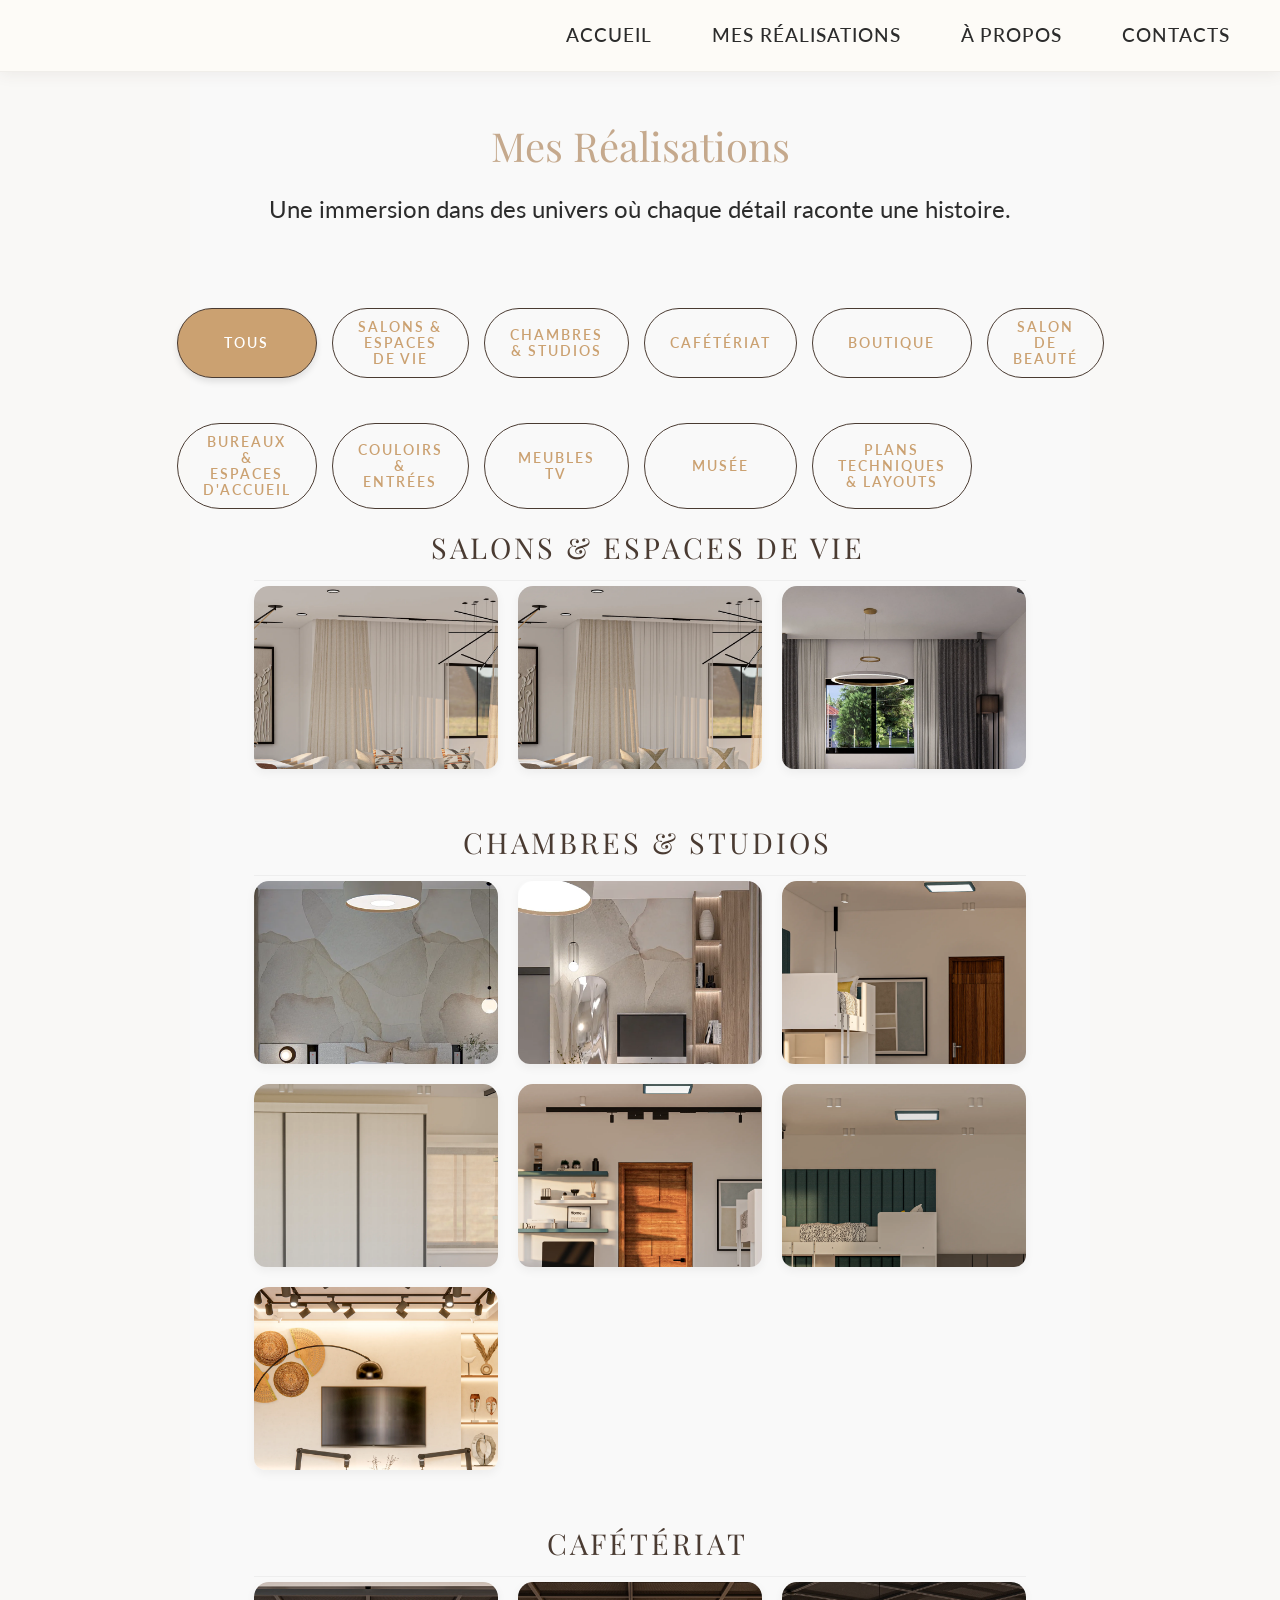
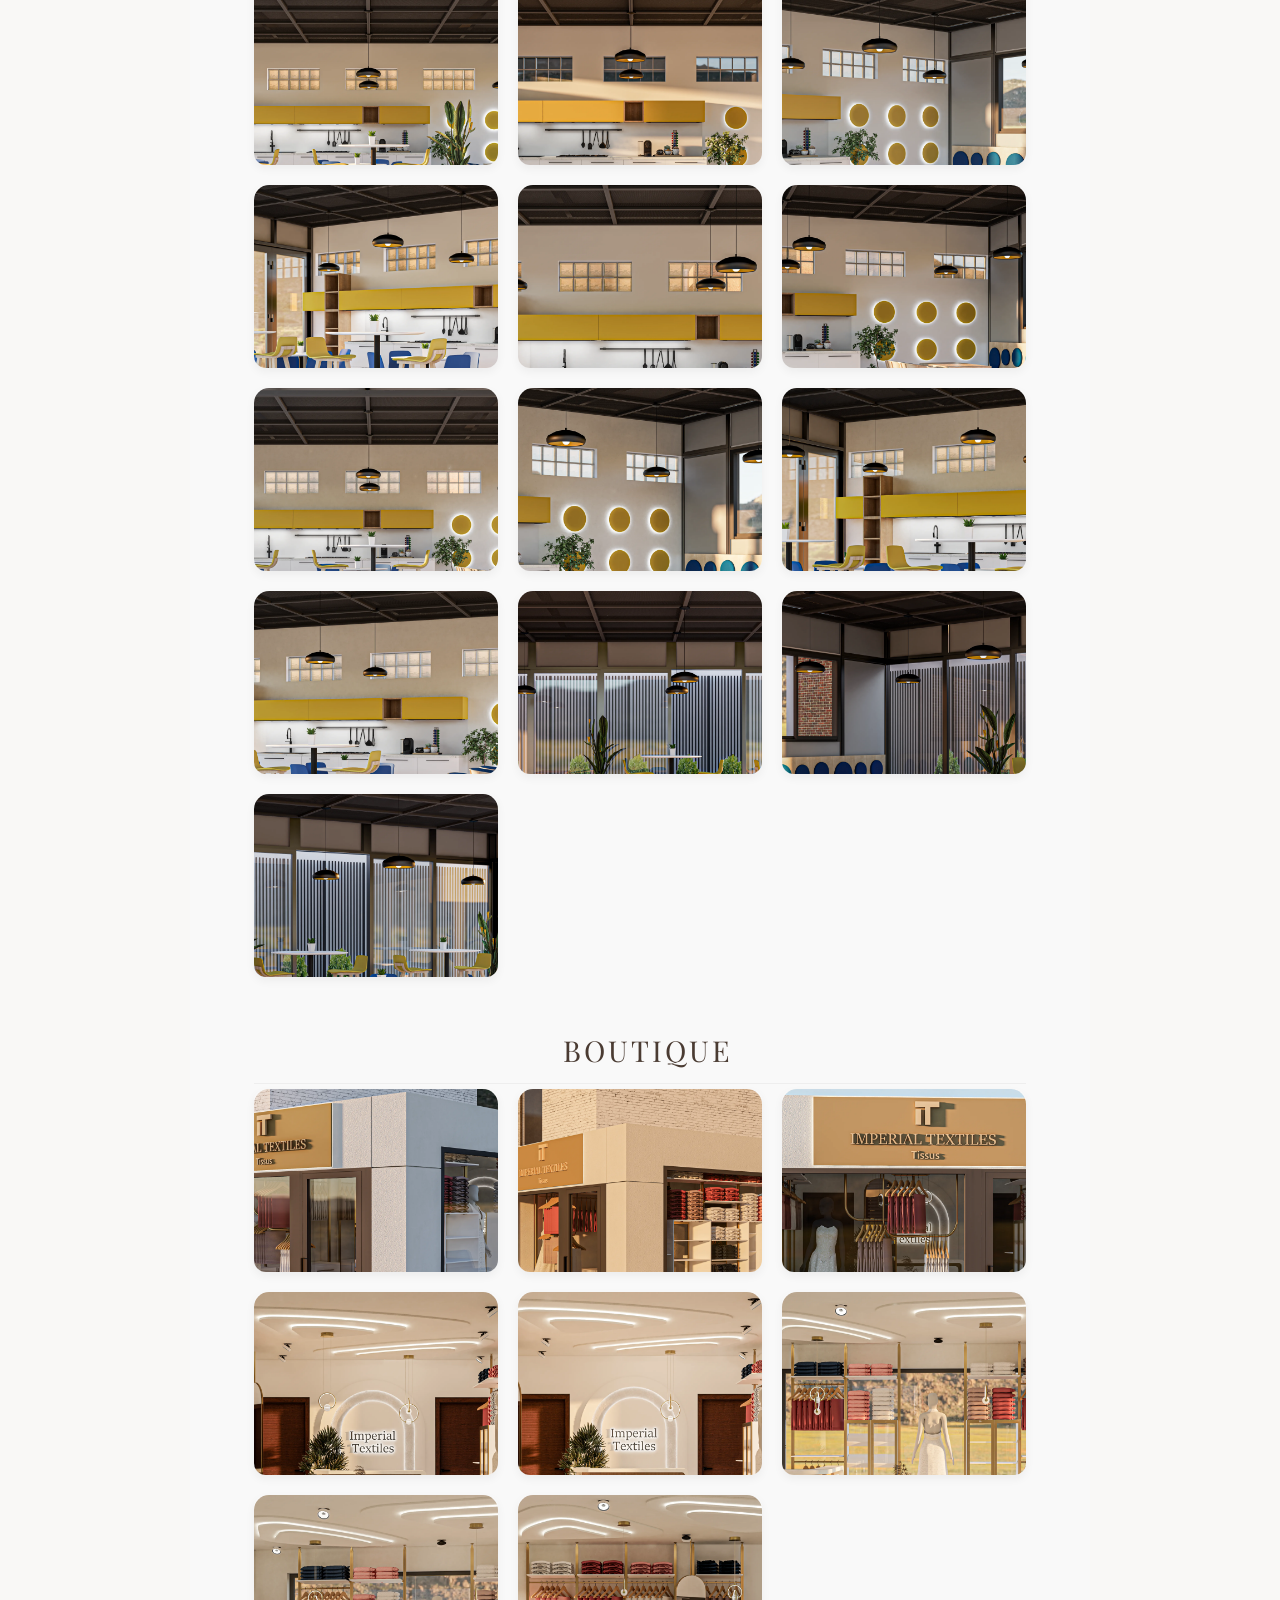
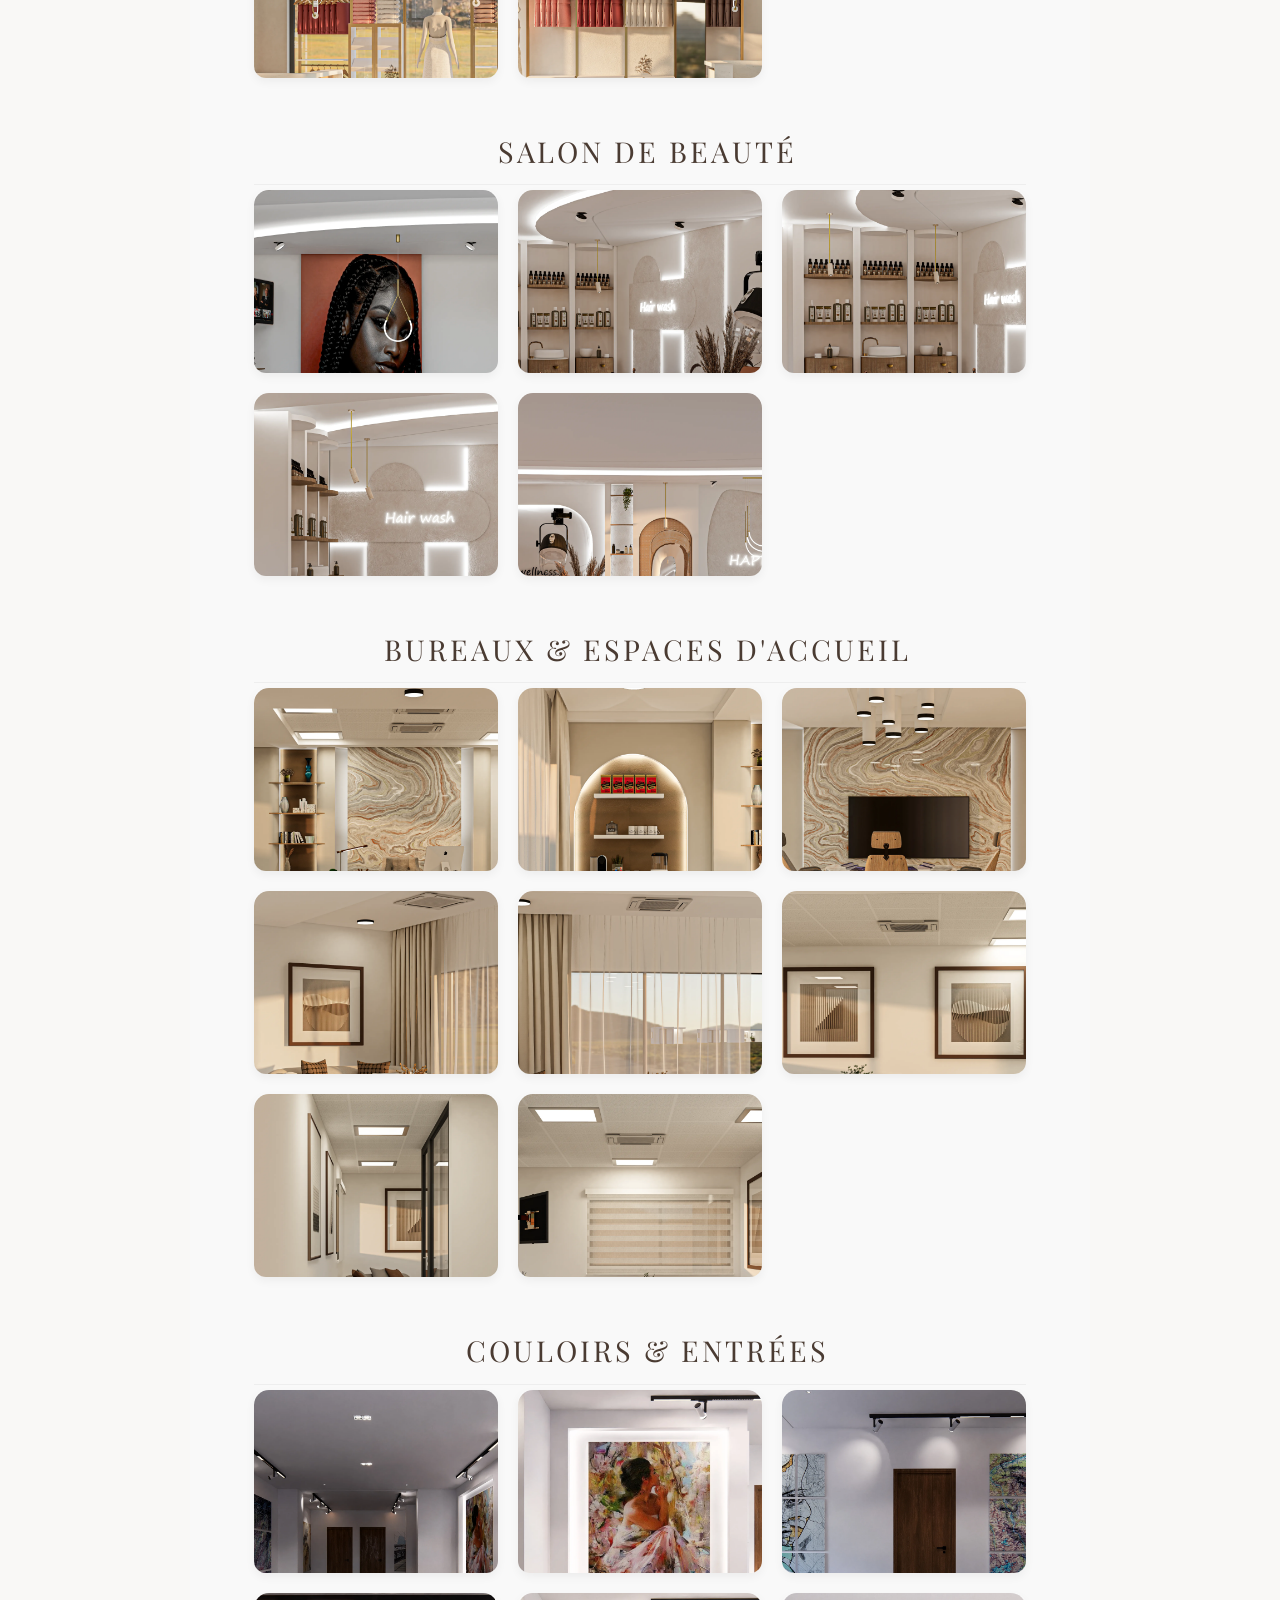
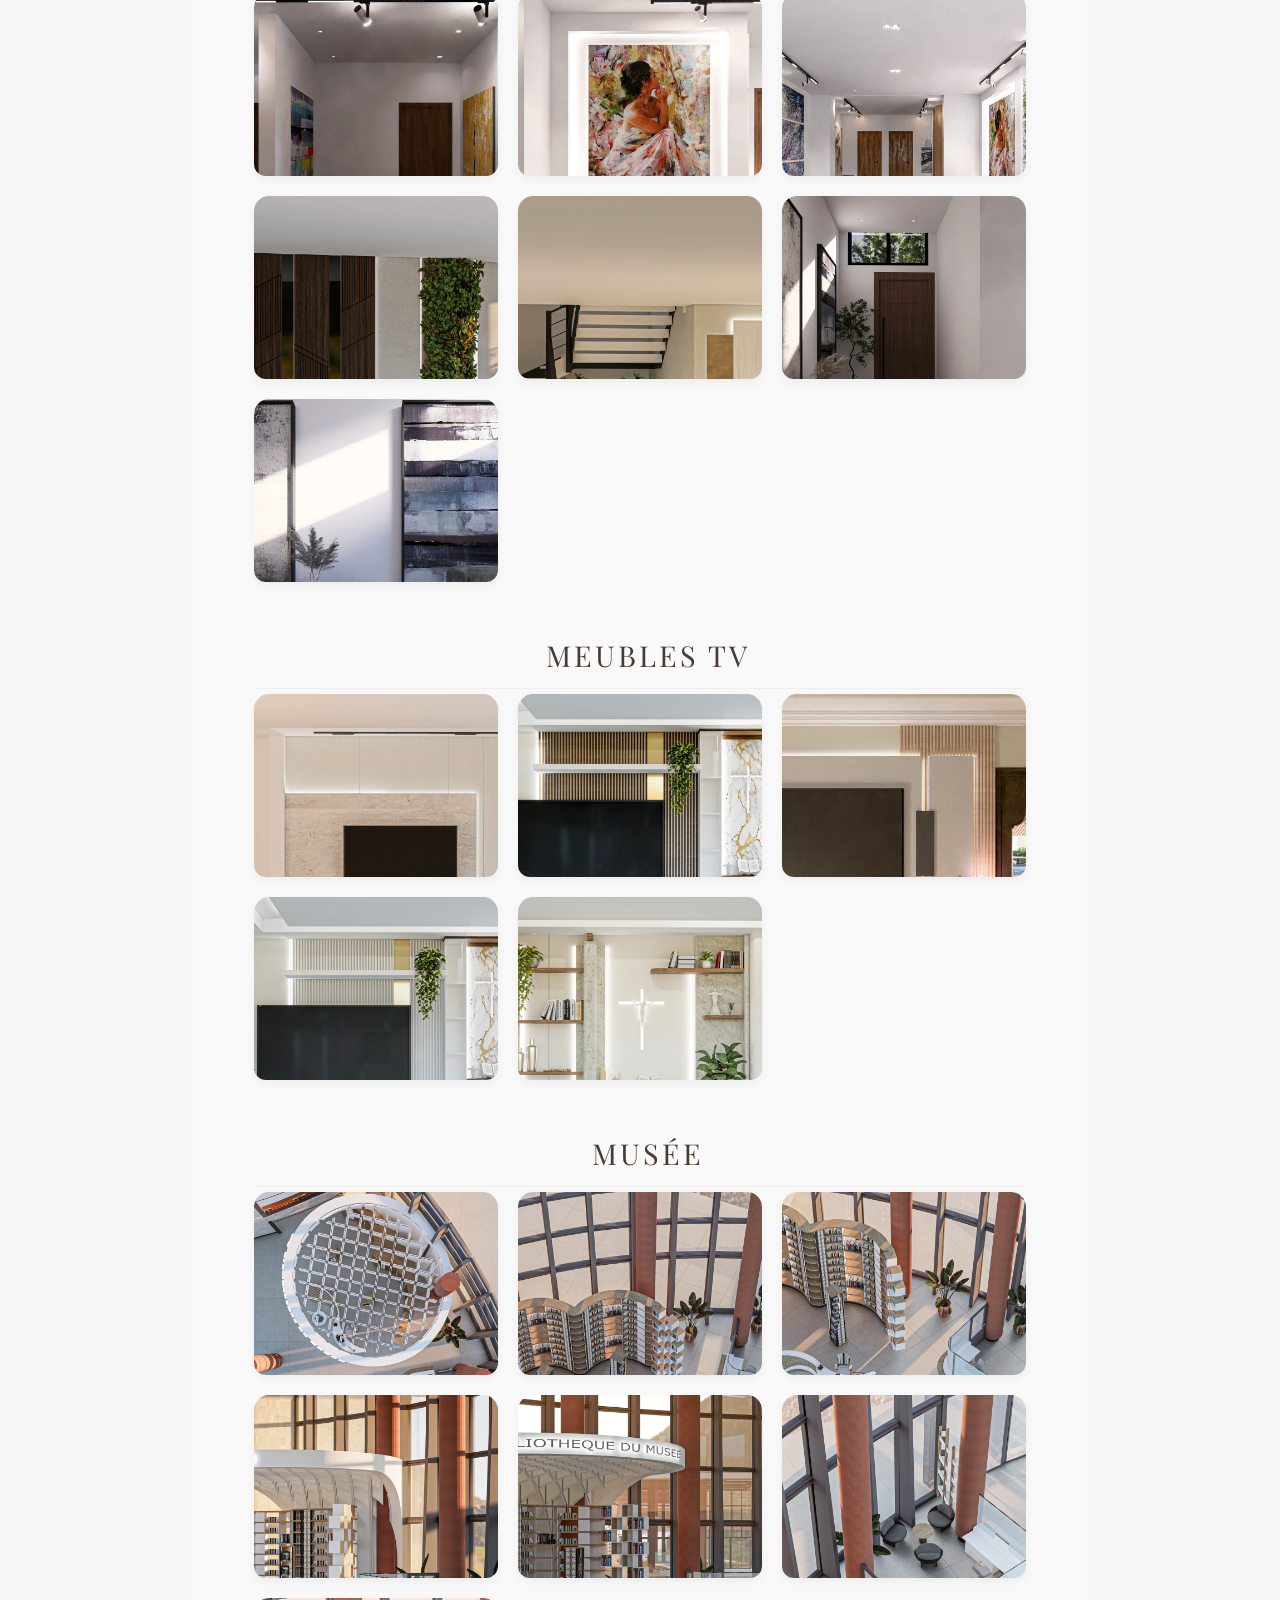
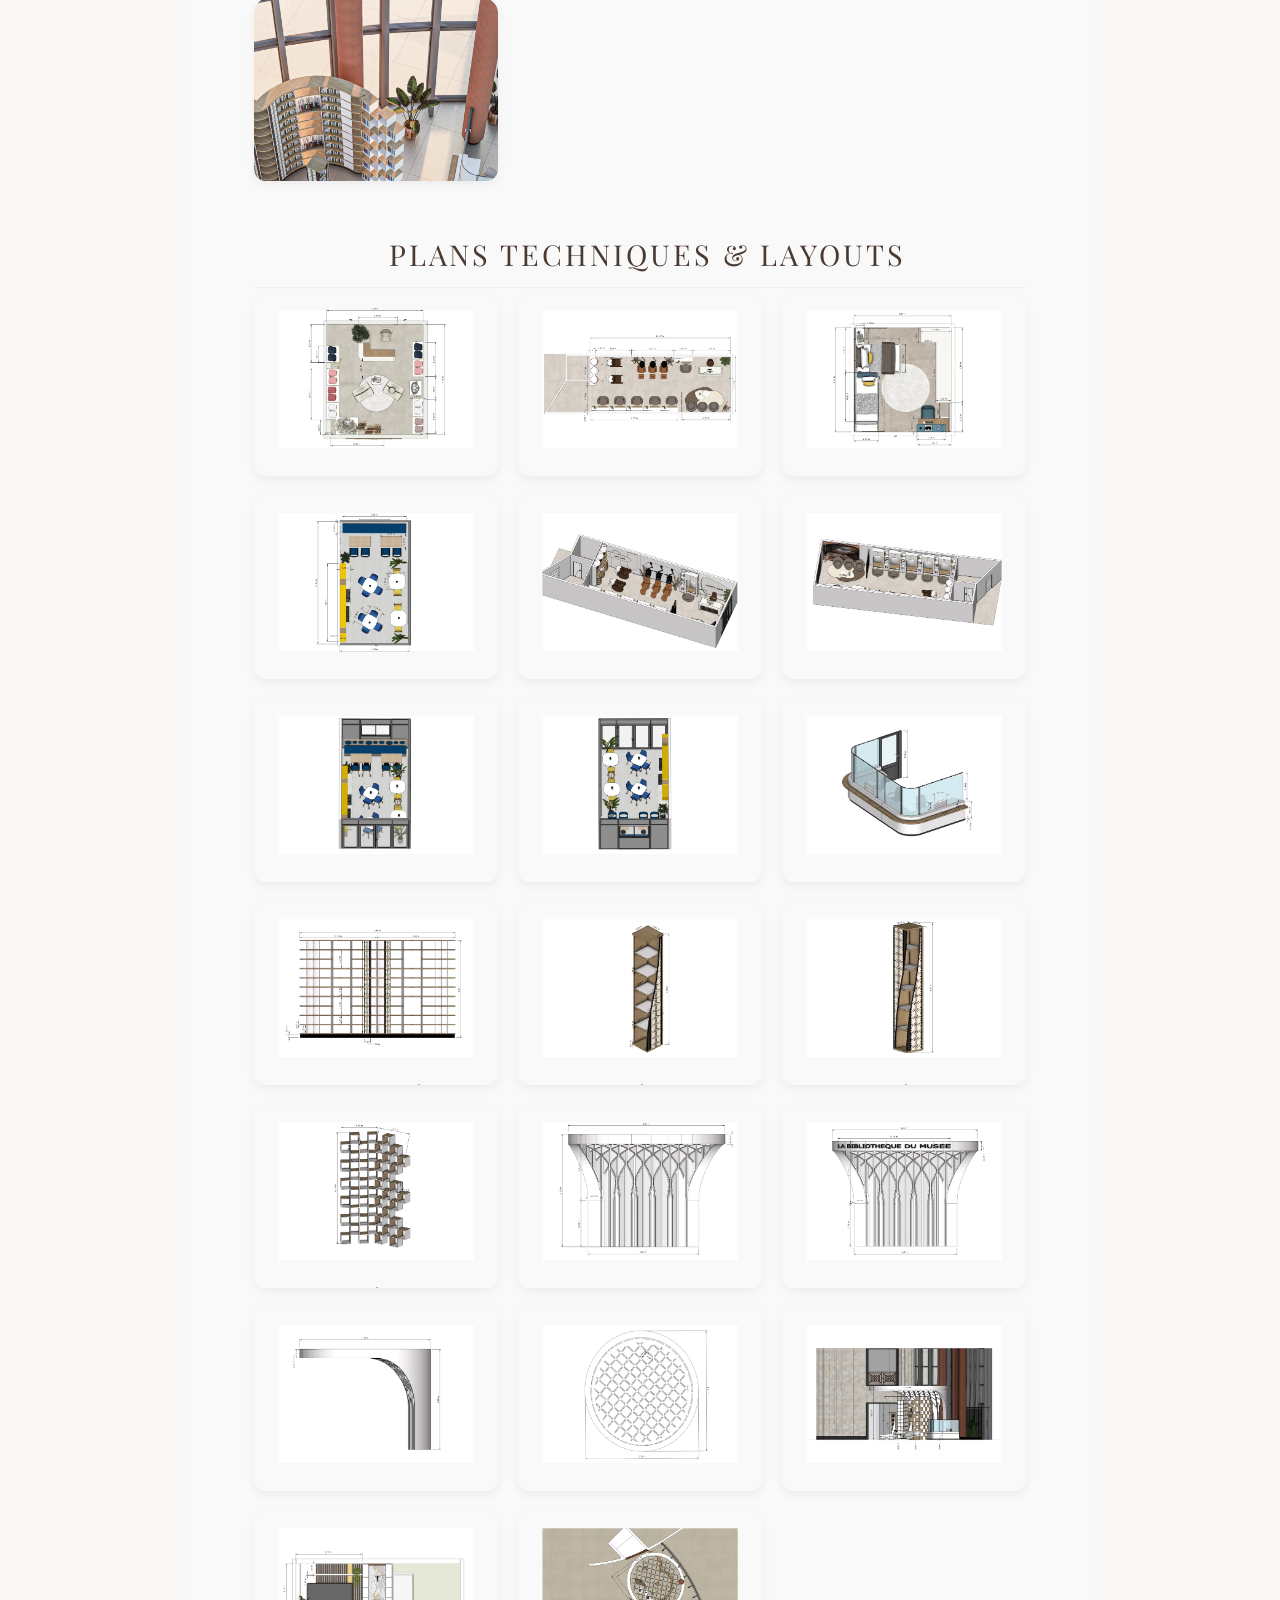
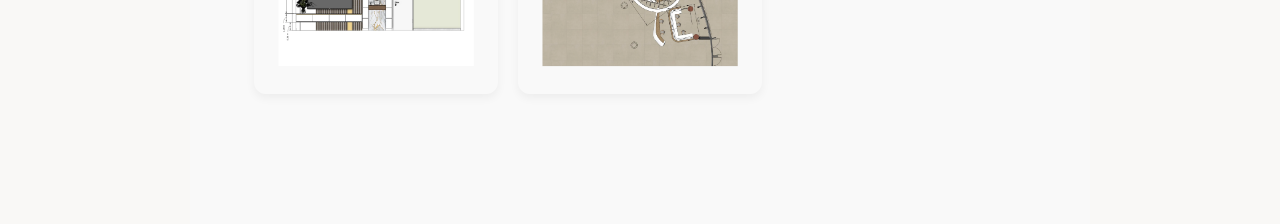
==== mes-realisations.html @ e8a7b18e "first commit" ====
<!DOCTYPE html>
<html lang="en">
<head>
    <meta charset="UTF-8">
    <meta name="viewport" content="width=device-width, initial-scale=1.0">
    <title>Portfolio & Réalisations</title>
    <link rel="stylesheet" href="style.css">
</head>
<body>
    <!--navbar-->
<header class="navbar">
    <nav>
        <ul class="nav-links">
            <li><a href="index.html">Accueil</a></li>
            <li><a href="mes-realisations.html" class="active">Mes Réalisations</a></li>
            <li><a href="index.html#a-propos">À Propos</a></li>
            <li><a href="index.html#contacts">Contacts</a></li>
        </ul>
        
        <div class="burger-menu">
            <div class="ligne"></div>
            <div class="ligne"></div>
            <div class="ligne"></div>
        </div>
    </nav>
</header>

<section id="galerie-photos" class="portfolio-container">
    <div class="portfolio-header">
        <h1>Mes Réalisations</h1>
        <p>Une immersion dans des univers où chaque détail raconte une histoire.</p>
    </div>

    <div class="filtres">
        <button class="btn-filtre active" data-filter="Tous">Tous</button>
        <button class="btn-filtre" data-filter="salonsespacesdevie">Salons & Espaces de vie</button>
        <button class="btn-filtre" data-filter="chambresstudios">Chambres & Studios</button>
        <button class="btn-filtre" data-filter="cafétériat">Cafétériat</button>
        <button class="btn-filtre" data-filter="boutique">Boutique</button>
        <button class="btn-filtre" data-filter="salondebeaute">Salon de beauté</button>
        <button class="btn-filtre" data-filter="bureauxespacesd'Accueil">Bureaux & Espaces d'Accueil</button>
        <button class="btn-filtre" data-filter="couloirsentrées">Couloirs & Entrées</button>
        <button class="btn-filtre" data-filter="meublesTV">Meubles TV</button>
        <button class="btn-filtre" data-filter="musée">Musée</button>
        <button class="btn-filtre" data-filter="planstechniqueslayouts">Plans Techniques & Layouts</button>
    </div>

    <div class="categorie-section" data-category="salonsespacesdevie">
        <h2 class="titre-categorie">Salons & Espaces de vie</h2>
        <div class="grille-galerie">
            <div class="item-photo"><img src="images/Salon/103.webp" alt="Salon Design 103"></div>
            <div class="item-photo"><img src="images/Salon/104.webp" alt="Salon Design 104"></div>
            <div class="item-photo"><img src="images/Salle a manger_/7.webp" alt="Salle à manger"></div>
        </div>
    </div>

    <div class="categorie-section" data-category="chambresstudios">
        <h2 class="titre-categorie">Chambres & Studios</h2>
        <div class="grille-galerie">
            <div class="item-photo"><img src="images/Chambre à coucher/1.1.webp" alt="Chambre 1.1"></div>
            <div class="item-photo"><img src="images/Chambre à coucher/2.2.webp" alt="Chambre 2.2"></div>
            <div class="item-photo"><img src="images/Chambre à coucher/4.webp" alt="Chambre 4"></div>
            <div class="item-photo"><img src="images/Chambre à coucher/6.webp" alt="Chambre 6"></div>
            <div class="item-photo"><img src="images/Chambre à coucher/7.webp" alt="Chambre 7"></div>
            <div class="item-photo"><img src="images/Chambre à coucher/11.webp" alt="Chambre 11"></div>
            <div class="item-photo"><img src="images/studio/119.webp" alt="Studio 119"></div>
        </div>
    </div>

    <div class="categorie-section" data-category="cafétériat">
        <h2 class="titre-categorie">Cafétériat</h2>
        <div class="grille-galerie">
            <div class="item-photo"><img src="images/cafeteriat/3.webp" alt="Boutique 3"></div>
            <div class="item-photo"><img src="images/cafeteriat/4.webp" alt="Boutique 4"></div>
            <div class="item-photo"><img src="images/cafeteriat/10.webp" alt="Boutique 10"></div>
            <div class="item-photo"><img src="images/cafeteriat/11.webp" alt="Boutique 11"></div>
            <div class="item-photo"><img src="images/cafeteriat/12.webp" alt="Boutique 12"></div>
            <div class="item-photo"><img src="images/cafeteriat/13.webp" alt="Boutique 13"></div>
            <div class="item-photo"><img src="images/cafeteriat/20.webp" alt="Boutique 20"></div>
            <div class="item-photo"><img src="images/cafeteriat/21.webp" alt="Boutique 21"></div>
            <div class="item-photo"><img src="images/cafeteriat/22.webp" alt="Boutique 22"></div>
            <div class="item-photo"><img src="images/cafeteriat/23.webp" alt="Boutique 23"></div>
            <div class="item-photo"><img src="images/cafeteriat/24.webp" alt="Boutique 24"></div>
            <div class="item-photo"><img src="images/cafeteriat/25.webp" alt="Boutique 25"></div>
            <div class="item-photo"><img src="images/cafeteriat/26.webp" alt="Boutique 26"></div>
            </div>
    </div>


<div class="categorie-section" data-category="boutique">
        <h2 class="titre-categorie">Boutique</h2>
        <div class="grille-galerie">
    <div class="item-photo"><img src="images/cafeteriat/boutique/14.webp" alt="Boutique 14"></div>
            <div class="item-photo"><img src="images/cafeteriat/boutique/15.webp" alt="Boutique 15"></div>
            <div class="item-photo"><img src="images/cafeteriat/boutique/16.webp" alt="Boutique 16"></div>
            <div class="item-photo"><img src="images/cafeteriat/boutique/30.webp" alt="Boutique 30"></div>
            <div class="item-photo"><img src="images/cafeteriat/boutique/31.webp" alt="Boutique 31"></div>
            <div class="item-photo"><img src="images/cafeteriat/boutique/32.webp" alt="Boutique 32"></div>
            <div class="item-photo"><img src="images/cafeteriat/boutique/33.webp" alt="Boutique 33"></div>
            <div class="item-photo"><img src="images/cafeteriat/boutique/34.webp" alt="Boutique 34"></div>
             </div>
    </div>


    <div class="categorie-section" data-category="salondebeaute">
        <h2 class="titre-categorie">Salon de beauté</h2>
        <div class="grille-galerie">
            <div class="item-photo"><img src="images/cafeteriat/beauty_salon/35.webp" alt="Salon Beauté 35"></div>
            <div class="item-photo"><img src="images/cafeteriat/beauty_salon/36.webp" alt="Salon Beauté 36"></div>
            <div class="item-photo"><img src="images/cafeteriat/beauty_salon/37.webp" alt="Salon Beauté 37"></div>
            <div class="item-photo"><img src="images/cafeteriat/beauty_salon/38.webp" alt="Salon Beauté 38"></div>
            <div class="item-photo"><img src="images/cafeteriat/beauty_salon/39.webp" alt="Salon Beauté 39"></div>
        </div>

    </div>

    <div class="categorie-section" data-category="bureauxespacesd'Accueil">
        <h2 class="titre-categorie">Bureaux & Espaces d'Accueil</h2>
        <div class="grille-galerie">
            <div class="item-photo"><img src="images/Bureau/35.webp" alt="Bureau 35"></div>
            <div class="item-photo"><img src="images/Bureau/36.webp" alt="Bureau 36"></div>
            <div class="item-photo"><img src="images/Bureau/37.webp" alt="Bureau 37"></div>
            <div class="item-photo"><img src="images/Bureau/38.webp" alt="Bureau 38"></div>
            <div class="item-photo"><img src="images/Bureau/39.webp" alt="Bureau 39"></div>
            <div class="item-photo"><img src="images/Accueil/31.webp" alt="Accueil 31"></div>
            <div class="item-photo"><img src="images/Accueil/32.webp" alt="Accueil 32"></div>
            <div class="item-photo"><img src="images/Accueil/34.webp" alt="Accueil 34"></div>
        </div>
    </div>

    <div class="categorie-section" data-category="couloirsentrées">
        <h2 class="titre-categorie">Couloirs & Entrées</h2>
        <div class="grille-galerie">
            <div class="item-photo"><img src="images/Couloir/1.webp" alt="Couloir 1"></div>
            <div class="item-photo"><img src="images/Couloir/2.webp" alt="Couloir 2"></div>
            <div class="item-photo"><img src="images/Couloir/3.webp" alt="Couloir 3"></div>
            <div class="item-photo"><img src="images/Couloir/6.webp" alt="Couloir 6"></div>
            <div class="item-photo"><img src="images/Couloir/15.15.webp" alt="Couloir 15.15"></div>
            <div class="item-photo"><img src="images/Couloir/16.16.webp" alt="Couloir 16.16"></div>
            <div class="item-photo"><img src="images/Couloir/7.webp" alt="Couloir 7"></div>
            <div class="item-photo"><img src="images/Couloir/9.webp" alt="Couloir 9"></div>
            <div class="item-photo"><img src="images/Couloir d'entree/4.webp" alt="Entrée 4"></div>
            <div class="item-photo"><img src="images/Couloir d'entree/5.webp" alt="Entrée 5"></div>
        </div>
    </div>

    <div class="categorie-section" data-category="meublesTV">
        <h2 class="titre-categorie">Meubles TV</h2>
        <div class="grille-galerie">
            <div class="item-photo"><img src="images/meuble TV/99.webp" alt="Meuble TV 99"></div>
            <div class="item-photo"><img src="images/meuble TV/1.webp" alt="Modèle 1"></div>
            <div class="item-photo"><img src="images/meuble TV/7.7.7.webp" alt="Modèle 7.7.7"></div>
            <div class="item-photo"><img src="images/meuble TV/9.webp" alt="Modèle 9"></div>
            <div class="item-photo"><img src="images/layout/2.webp" alt="Layout 2"></div>
        </div>
    </div>

     <div class="categorie-section" data-category="musée">
        <h2 class="titre-categorie">Musée</h2>
        <div class="grille-galerie">
    <div class="item-photo"><img src="images/meuble TV/Musée/78.webp" alt="Modèle 78"></div>
            <div class="item-photo"><img src="images/meuble TV/Musée/82.webp" alt="Modèle 82"></div>
            <div class="item-photo"><img src="images/meuble TV/Musée/83.webp" alt="Modèle 83"></div>
            <div class="item-photo"><img src="images/meuble TV/Musée/84.webp" alt="Modèle 84"></div>
            <div class="item-photo"><img src="images/meuble TV/Musée/85.webp" alt="Modèle 85"></div>
            <div class="item-photo"><img src="images/meuble TV/Musée/86.webp" alt="Modèle 86"></div>
            <div class="item-photo"><img src="images/meuble TV/Musée/88.webp" alt="Modèle 88"></div>
            </div>
    </div>

<div class="categorie-section" data-category="planstechniqueslayouts">
        <h2 class="titre-categorie">Plans Techniques & Layouts</h2>
        <div class="grille-galerie layout-galerie">
            
            <div class="item-photo">
                <img src="images/layout/PLAN.webp" alt="Plan">
                <p class="sous-titre-layout">Vue de haut - Boutique</p>
            </div>
            
            <div class="item-photo">
                <img src="images/layout/plan vue de haut.webp" alt="Plan du haut">
                <p class="sous-titre-layout">Vue de Haut - Salon de beauté</p>
            </div>
            
            <div class="item-photo">
                <img src="images/layout/vue en plan.webp" alt="Vue Plan">
                <p class="sous-titre-layout">Vue de haut - Chambre</p>
            </div>
            
            <div class="item-photo">
                <img src="images/layout/vue de haut.webp" alt="Vue Haut">
                <p class="sous-titre-layout">Vue de Haut - Caféteria</p>
            </div>
            
            
            <div class="item-photo">
                <img src="images/layout/axe 1.webp" alt="Axe 1">
                <p class="sous-titre-layout">Vue Axonométrique 1 - Salon de beauté</p>
            </div>
            
            <div class="item-photo">
                <img src="images/layout/axe 2.webp" alt="Axe 2">
                <p class="sous-titre-layout">Vue Axonométrique 2 - Salon de beauté</p>
            </div>
            
            <div class="item-photo">
                <img src="images/layout/axe 3.webp" alt="Axe 3">
                <p class="sous-titre-layout">Vue Axonométrique 1 - Caféteria</p>
            </div>
            
            <div class="item-photo">
                <img src="images/layout/axe 4.webp" alt="Axe 4">
                <p class="sous-titre-layout">Vue Axonométrique 2 - Caféteria</p>
            </div>
            
            <div class="item-photo">
                <img src="images/layout/comptoir billetterie.webp" alt="Comptoir">
                <p class="sous-titre-layout">Mobilier - Comptoir Billetterie</p>
            </div>
            
            <div class="item-photo">
                <img src="images/layout/etagere 1.webp" alt="Etagere 1">
                <p class="sous-titre-layout">Mobilier - Module Étagère</p>
            </div>
            
            <div class="item-photo">
                <img src="images/layout/etagere 3.webp" alt="Etagere 3">
                <p class="sous-titre-layout">Module Étagère 1 </p>
            </div>
            
            <div class="item-photo">
                <img src="images/layout/etagere 4.webp" alt="Etagere 4">
                <p class="sous-titre-layout">Module Étagère 2</p>
            </div>
            
            <div class="item-photo">
                <img src="images/layout/etagere box.webp" alt="Etagere Box">
                <p class="sous-titre-layout">Mobilier - Étagère Box</p>
            </div>
            
            <div class="item-photo">
                <img src="images/layout/structure.webp" alt="Structure">
                <p class="sous-titre-layout">Structure de la bibliothèque</p>
            </div>
            
            <div class="item-photo">
                <img src="images/layout/structure 1.webp" alt="Structure 1">
                <p class="sous-titre-layout">Structure de la bibliothèque - Vue 1</p>
            </div>
            
            <div class="item-photo">
                <img src="images/layout/structure 2.webp" alt="Structure 2">
                <p class="sous-titre-layout">Structure de la bibliothèque - Vue 2</p>
            </div>
            
            <div class="item-photo">
                <img src="images/layout/structure 3.webp" alt="Structure 3">
                <p class="sous-titre-layout">Structure de la bibliothèque - Vue 3</p>
            </div>
            
            <div class="item-photo">
                <img src="images/layout/vue  de droite.webp" alt="Vue Droite">
                <p class="sous-titre-layout">Coupe - Vue de Droite</p>
            </div>
            
            <div class="item-photo">
                <img src="images/layout/vue en face.webp" alt="Vue Face">
                <p class="sous-titre-layout">Coupe - Vue de Face</p>
            </div>
            
            <div class="item-photo">
                <img src="images/layout/vue sur structure.webp" alt="Vue Structure">
                <p class="sous-titre-layout">Vue de haut - Musée</p>
            </div>

        </div>
    </div>
</section>
 <script src="script.js"></script>   
</body>
</html>
---- style.css ----
/* 1. Importation des polices (Google Fonts) */
/* Playfair Display pour les titres (côté chic/rustique) */
/* Lato pour le texte (côté moderne/épuré) */
@import url('https://fonts.googleapis.com/css2?family=Lato:wght@300;400&family=Playfair+Display:ital,wght@0,400;0,600;1,400&display=swap');

/* 1. On remonte le bloc des boutons (les filtres) */
.filtres {
    margin-top: -20px !important; /* Ajuste cette valeur si tu veux monter encore plus */
    margin-bottom: 10px !important;
}

/* 2. On remonte le titre et les photos qui suivent */
.categorie-section {
    margin-top: -30px !important; /* Aspire la section des photos vers le haut */
}

/* 3. Optionnel : si le titre "Salons & Espaces de vie" est trop loin des photos */
.titre-categorie {
    margin-top: 0 !important;
    margin-bottom: 5px !important;
}

/* 2. Variables de couleurs (Palette organique) */
:root {
    --fond-principal: #F9F8F6; /* Blanc cassé très doux */
    --texte-principal: #2C2C2C; /* Gris anthracite profond */
    --couleur-accent: #A68A6D; /* Beige chaud / Terre cuite */
    --blanc: #FFFFFF;
}

/* 3. Reset de base (pour que ce soit propre sur tous les navigateurs) */
* {
    margin: 0;
    padding: 0;
    box-sizing: border-box;
}

body {
    font-family: 'Lato', sans-serif;
    background-color: var(--fond-principal);
    color: var(--texte-principal);
    line-height: 1.6;
}

/* 4. Typographie */
h1, h2, h3 {
    font-family: 'Playfair Display', serif;
    font-weight: 400;
    margin-bottom: 20px;
}

h1 {
    font-size: 3rem;
    line-height: 1.2;
}

h2 {
    font-size: 2.2rem;
    color: var(--couleur-accent); /* On met les sous-titres en beige chaud */
}

p {
    font-size: 1.5rem; /* Sous-titre bien lisible */
    max-width: 800px; /* Empêche le texte d'aller trop sur les bords de l'écran */
    margin: 0 auto 40px auto;
}
/* 5. Navigation */

header {
    background-color: #FDFBF7; /* Corrigé ici */
    padding: 20px 50px;
    position: sticky; 
    top: 0;
    z-index: 1000;
    border-bottom: 1px solid rgba(0,0,0,0.05);
    box-shadow: 0 2px 15px rgba(74, 59, 50, 0.08);
    display: flex;
    justify-content: flex-end; /* Pousse le nav à droite */
    align-items: center; /* Centre verticalement les liens */
    width: 100%;
    box-sizing: border-box; /* Évite que le padding ne fasse déborder le header */
}

nav ul {
    list-style: none;
    display: flex;
    margin: 0;
    padding: 0;
    gap: 60px; /* Espace entre les liens */
}

nav a {
    text-decoration: none;
    color: var(--texte-principal);
    font-size: 1.2rem;
    text-transform: uppercase;
    letter-spacing: 1px;
    transition: color 0.3s ease;
    font-weight: 500;
    position: relative;
    display: inline-block;
}

nav a:hover {
    color: var(--couleur-accent); /* Change de couleur au survol */

}

/* 6. Mise en page générale des sections */
section {
    padding: 100px 20px;
    max-width: 900px;
    margin: 0 auto; /* Centre la section sur la page */
    text-align: center; /* Centre le texte pour le côté minimaliste */
}

/* 7. Boutons */
button {
    font-family: 'Lato', sans-serif;
    font-size: 0.9rem;
    text-transform: uppercase;
    letter-spacing: 2px;
    padding: 15px 30px;
    margin-top: 30px;
    cursor: pointer;
    transition: all 0.3s ease;
}

.btn-principal {
    background-color: var(--texte-principal);
    color: var(--blanc);
    border: none;
}

.btn-principal:hover {
    background-color: var(--couleur-accent);
}

.btn-secondaire {
    background-color: transparent;
    color: var(--texte-principal);
    border: 1px solid var(--texte-principal);
}

.btn-secondaire:hover {
    background-color: var(--texte-principal);
    color: var(--blanc);
}

/* 8. Formulaire de contact chic */
.contact-form {
    display: flex;
    flex-direction: column;
    gap: 20px;
    margin-top: 40px;
    text-align: left;
    width: 100%;
    max-width: 500px;
}

.contact-form label {
    font-size: 0.9rem;
    text-transform: uppercase;
    letter-spacing: 1px;
}

/* Style minimaliste pour les champs de texte : juste une ligne en bas */
.contact-form input, 
.contact-form textarea {
    width: 100%;
    padding: 10px 0;
    border: none;
    border-bottom: 1px solid #ccc;
    background-color: transparent;
    font-family: 'Lato', sans-serif;
    font-size: 1rem;
    outline: none;
    box-sizing: border-box;
}

.contact-form input:focus, 
.contact-form textarea:focus {
    border-bottom: 1px solid var(--texte-principal);
}

.contact-form textarea {
    resize: vertical;
    min-height: 100px;
    width: 100%; 
    box-sizing: border-box;
}

html {
    scroll-behavior: smooth;
    scroll-padding-top: 100px; /* Aligne l'ancre pile en dessous de ta navbar fixe pour ne pas cacher le titre */
}


/* Modifie ou ajoute ceci dans ton fichier style.css */

.about-section, 
.contact-section {
    min-height: 100vh; /* Force la section à prendre au moins 80% de la hauteur de l'écran */
    display: flex;
    flex-direction: column;
    justify-content: center; /* Centre le contenu verticalement au milieu */
    align-items: center; /* Centre le contenu horizontalement */
    padding-top: 80px;
    
}
section, footer{
        scroll-snap-align: start;
    }

/* --- FOOTER CHIC --- */
.footer-chic {
    background-color: #1A1816; /* Un noir très légèrement marron/chaud */
    color: #F9F8F6; /* Texte blanc cassé */
    padding: 80px 20px;
    font-family: 'Lato', sans-serif;
}

.footer-container {
    max-width: 1000px;
    margin: 0 auto;
    display: flex;
    justify-content: space-between; /* Espace les 3 colonnes uniformément */
    flex-wrap: wrap; /* Permet de passer à la ligne sur téléphone */
    gap: 40px;
}

.footer-colonne {
    display: flex;
    flex-direction: column;
    gap: 15px;
}

/* Typographie spécifique au footer */
.footer-chic h3 {
    font-family: 'Lato', sans-serif;
    font-size: 1.2rem;
    letter-spacing: 2px;
    margin-bottom: 5px;
    text-transform: uppercase;
}

.titre-dore {
    font-family: 'Playfair Display', serif;
    font-style: italic;
    font-size: 1.4rem;
    color: #CBA171; /* Couleur dorée/terracotta de l'image */
    margin-bottom: 10px;
    font-weight: normal;
}

/* Ajustement des textes et liens */
.footer-chic p {
    font-size: 0.95rem;
    color: #CCCCCC;
}

.footer-chic .localisation {
    margin-bottom: 15px; /* Petit espace supplémentaire après Dakar */
}

.email-link {
    color: #7A9BCA; /* Le petit bleu discret de ton image */
    text-decoration: none;
    transition: color 0.3s;
}

.email-link:hover {
    color: #CBA171;
}

/* Menu dans le footer */
.menu-rapide ul {
    list-style: none;
    padding: 0;
    display: flex;
    flex-direction: column;
    gap: 12px;
}

.menu-rapide a {
    color: #CCCCCC;
    text-decoration: none;
    font-size: 0.95rem;
    transition: color 0.3s;
}

.menu-rapide a:hover {
    color: #F9F8F6; /* Devient blanc pur au survol */
}

/* Cercles des icônes sociales */
.icones-sociales {
    display: flex;
    gap: 12px;
    margin-top: 10px;
}

.cercle-icone {
    display: flex;
    justify-content: center;
    align-items: center;
    width: 42px;
    height: 42px;
    border: 1px solid #555;
    border-radius: 50%;
    color: #F9F8F6;
    text-decoration: none;
    font-size: 0.8rem;
    font-weight: bold;
    letter-spacing: 1px;
    transition: all 0.3s ease;
}

.cercle-icone:hover {
    border-color: #CBA171;
    color: #CBA171;
    transform: translateY(-3px)
}

/* --- SECTION RÉALISATIONS --- */
.galerie-section {
    padding: 120px 5%;
    background-color: var(--fond-beige);
    text-align: center;
}

.sous-titre {
    font-style: italic;
    color: var(--terracotta);
    margin-bottom: 60px;
}

/* La Grille */
.grille-projets {
    display: grid;
    grid-template-columns: repeat(auto-fit, minmax(300px, 1fr)); /* S'adapte tout seul au nombre d'images */
    gap: 40px;
    max-width: 1200px;
    margin: 0 auto;
}

/* Carte Projet */
.projet-card {
    text-align: left; /* Texte aligné à gauche sous l'image pour le côté chic */
    transition: transform 0.3s ease;
}

.projet-image {
    position: relative;
    overflow: hidden;
    aspect-ratio: 4 / 5; /* Format portrait élégant */
    background-color: #e0e0e0; /* Couleur d'attente avant tes photos */
    margin-bottom: 15px;
}

.projet-image img {
    width: 100%;
    height: 100%;
    object-fit: cover;
    transition: transform 0.6s ease;
}

/* Effet de survol (Hover) */
.projet-overlay {
    position: absolute;
    top: 0;
    left: 0;
    width: 100%;
    height: 100%;
    background-color: rgba(179, 94, 70, 0.7); /* Voile terracotta */
    display: flex;
    justify-content: center;
    align-items: center;
    opacity: 0;
    transition: opacity 0.4s ease;
}

.projet-overlay span {
    color: white;
    text-transform: uppercase;
    letter-spacing: 2px;
    border: 1px solid white;
    padding: 10px 20px;
}

.projet-card:hover .projet-overlay {
    opacity: 1;
}

.projet-card:hover img {
    transform: scale(1.1); /* Zoom léger sur la photo */
}

.projet-card h3 {
    font-family: 'Playfair Display', serif;
    font-size: 1.4rem;
    margin-bottom: 5px;
}

.projet-card p {
    font-size: 0.9rem;
    color: #888;
    text-transform: uppercase;
    letter-spacing: 1px;
}

/* --- PAGE RÉALISATIONS --- */
.portfolio-container {
    padding: 50px 5% 50px;
    background-color: #f9f9f9; /* Fond très clair pour faire ressortir les images */
}

.portfolio-header {
    text-align: center;
    margin-bottom: 60px;
}

.portfolio-header h1 {
    font-family: 'Playfair Display', serif; /* Si tu l'as importée */
    font-size: 2.5rem;
    color: #c5a98d; /* Couleur dorée vue sur tes captures */
}

.categorie-section {
    margin-bottom: 80px;
}

.titre-categorie {
    font-size: 1.2rem;
    text-transform: uppercase;
    letter-spacing: 3px;
    margin-bottom: 30px;
    border-bottom: 1px solid #eee;
    padding-bottom: 10px;
    color: #333;
}

/* La Grille Magique */
.grille-galerie {
    display: grid;
    grid-template-columns: repeat(3, 1fr); /* 3 colonnes */
    gap: 25px;
    margin-bottom: 50px;
}

.item-photo {
    width: 100%;
    aspect-ratio: 4 / 3; /* Force toutes les images à avoir le même format rectangulaire */
    overflow: hidden;
    border-radius: 12px; /* Bords arrondis pour l'image */
    box-shadow: 0 4px 10px rgba(0,0,0,0.05);
}

.item-photo img {
    width: 100%;
    height: 100%;
    object-fit: cover; /* L'image remplit tout l'espace sans être étirée */
    transition: transform 0.5s ease;
}

/* Effet zoom au survol */
.item-photo:hover img {
    transform: scale(1.05);
}

/* Responsive pour mobile */
@media (max-width: 768px) {
    .grille-galerie {
        grid-template-columns: 1fr; /* 1 seule colonne sur mobile */
    }
}

/* Effet au survol */
.item-photo:hover img {
    transform: scale(1.05);
}

/* Mobile : on réduit la hauteur des photos sur téléphone */
@media (max-width: 768px) {
    .item-photo {
        height: 300px;
    }
}

/* Style pour les sous-titres des layouts */
.sous-titre-layout {
    font-size: 0.9rem;
    color: #555; /* Un gris neutre élégant */
    text-align: center;
    margin-top: 8px;
    font-weight: 500;
    letter-spacing: 0.5px;
}

/* S'assurer que chaque bloc image + texte s'aligne verticalement de manière harmonieuse */
.layout-galerie .item-photo {
    display: flex;
    flex-direction: column;
    align-items: center;
    background: transparent;
    padding-bottom: 15px;
}
html {
    scroll-behavior: smooth;
}

/* --- MENU BURGER (Mobile) --- */
/* Caché par défaut sur grand écran */
.burger-menu {
    display: none;
    cursor: pointer;
}

.burger-menu .ligne {
    width: 25px;
    height: 2px;
    background-color: #4A3B32;
    margin: 5px;
    transition: all 0.3s ease;
}

/* Adaptation rapide pour petits écrans */
@media screen and (max-width: 768px) {
    .navbar {
        padding: 15px 25px;
    }
    .nav-links {
        display: none; /* On les cache sur mobile pour l'instant */
    }
    .burger-menu {
        display: block; /* On affiche le burger sur mobile */
    }
}


.accueil {
    min-height: 100vh; /* Force la section à prendre 100% de la hauteur de l'écran */
    display: flex;
    flex-direction: column;
    justify-content: center; /* Centre le texte verticalement au milieu de l'écran */
    align-items: center; /* Centre le texte horizontalement */
    width: 100%;
    text-align: center;
}

/* --- ANIMATION DU MENU MOBILE --- */
@media screen and (max-width: 768px) {
    .nav-links {
        position: absolute;
        right: 0px;
        top: 70px; /* À ajuster selon la hauteur de ta navbar */
        background-color: #FDFBF7;
        display: flex;
        flex-direction: column;
        align-items: center;
        width: 100%;
        padding: 20px 0;
        /* Le menu est caché sur la droite par défaut */
        transform: translateX(100%);
        transition: transform 0.4s ease-in-out;
        box-shadow: 0 10px 15px rgba(74, 59, 50, 0.08);
    }

    /* La classe qui est ajoutée par le JavaScript pour afficher le menu */
    .nav-links.nav-active {
        transform: translateX(0%);
    }
}


.burger-menu {
    display: none; /* Caché sur grand écran */
    cursor: pointer;
}

.burger-menu .ligne {
    width: 25px;
    height: 3px;
    background-color: #4A3B32; /* Couleur marron */
    margin: 5px;
}

/* Affiche le burger seulement sur mobile */
@media screen and (max-width: 768px) {
    .burger-menu {
        display: block;
    }
}

/* --- LIGHTBOX (GALERIE PHOTO) --- */
#lightbox {
    position: fixed;
    z-index: 2000; /* Toujours au-dessus du reste */
    top: 0;
    left: 0;
    width: 100%;
    height: 100%;
    background-color: rgba(30, 25, 22, 0.9); /* Marron très sombre et transparent */
    display: none; /* Caché par défaut */
    justify-content: center;
    align-items: center;
}

/* La classe ajoutée par le JS pour afficher la lightbox */
#lightbox.active {
    display: flex;
}

#lightbox img {
    max-width: 90%;
    max-height: 90vh; /* S'assure que l'image ne dépasse pas de l'écran en hauteur */
    box-shadow: 0 0 25px rgba(0, 0, 0, 0.5);
    border: 5px solid #FDFBF7; /* Petit cadre chic autour de la photo */
    border-radius: 2px;
}

/* Petite animation au survol des photos de la galerie pour inciter au clic */
.portfolio-container img {
    cursor: pointer;
    transition: transform 0.3s ease, filter 0.3s ease;
}

.portfolio-container img:hover {
    transform: scale(1.02); /* Zoom très léger */
    filter: brightness(0.9); /* Assombrit un tout petit peu */
}

/* Organisation de la grille */
.grille-galerie {
    display: grid;
    grid-template-columns: repeat(3, 1fr); /* Force 3 colonnes */
    gap: 20px; /* Espace entre les images */
    margin-bottom: 50px;
}

/* Style des images */
.grille-galerie img {
    width: 100%;
    height: 300px; /* Tu peux ajuster la hauteur */
    object-fit: cover; /* Recadre l'image proprement */
    border-radius: 15px; /* Tes bordures arrondies */
    transition: transform 0.3s;
}

/* Petit effet au survol */
.grille-galerie img:hover {
    transform: scale(1.03);
}

/* Style des titres */
.titre-categorie {
    margin: 40px 0 20px 0;
    color: #4A3B32;
    font-size: 1.8rem;
    text-transform: uppercase;
    padding-left: 15px;
}


/* Responsive (sur téléphone, on passe à 1 seule colonne) */
@media (max-width: 768px) {
    .grille-galerie {
        grid-template-columns: 1fr;
    }
}

/* Style par défaut des boutons (transparent) */
/* --- Style Mobile (Par défaut) --- */
/* --- Style Mobile (Par défaut) --- */
/* --- Style Mobile (Par défaut) --- */
.filtres {
    display: flex;
    flex-wrap: wrap;         /* Permet aux boutons de passer à la ligne */
    justify-content: center; /* Centre parfaitement tous les boutons */
    gap: 10px;               /* Espace entre les boutons */
    padding: 10px 0;         /* Espace interne réduit pour ne pas encombrer */
    margin: -15px auto 20px auto;/* Centre le bloc global et donne un peu d'espace avec le bas */
    max-width: 900px;        /* Force les boutons à se regrouper sur 2 lignes max */
}

/* --- Style Ordinateur --- */

    .filtres {
        display: grid;
        grid-template-columns: repeat(6, auto);
        justify-content: center;
        gap: 15px;
        overflow: visible;
        
        /* MODIFICATION ICI : On aligne avec les réglages mobiles */
        padding: 5px 0 15px 0;
        margin-top: -15px; 
    }


.btn-filtre {
    background-color: transparent;
    border: 1px solid #4A3B32;
    color: #CBA171;
    padding: 10px 25px;
    border-radius: 50px; /* Bordures arrondies */
    cursor: pointer;
    text-transform: uppercase;
    font-size: 0.85rem;
    font-weight: 600;
    transition: all 0.3s ease;
    flex: 0 0 auto; 
    white-space: initial;

}

.btn-filtre:hover, .btn-filtre.active {
    background-color: #CBA171;
    color:white;
    box-shadow: 0 4px 6px rgba(0,0,0,0.1);
}

.filtres {
    /* On garde le remontage (si la valeur est trop forte, augmente le chiffre vers 0) */
    margin-top: -15px !important; 
    
    /* C'est ICI qu'on crée l'espace pour ne pas coller les photos */
    margin-bottom: 30px !important; 
}
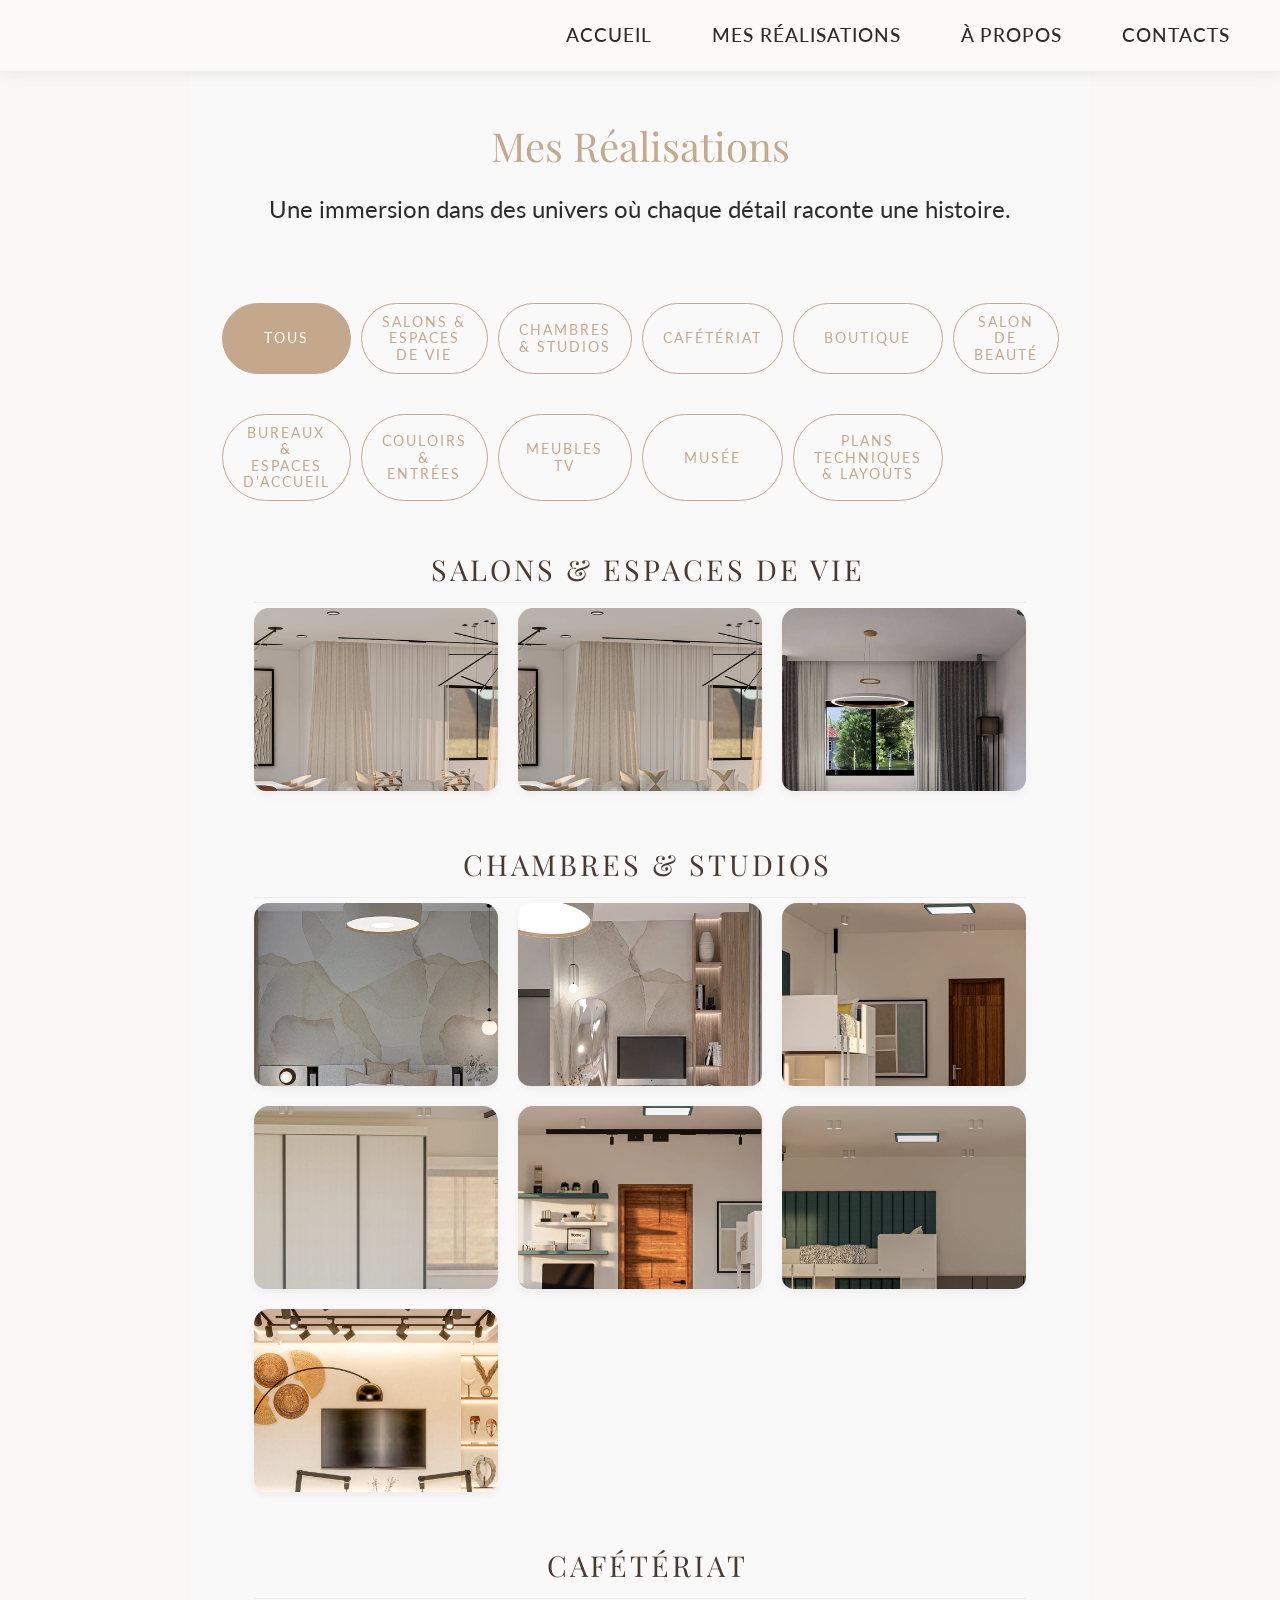
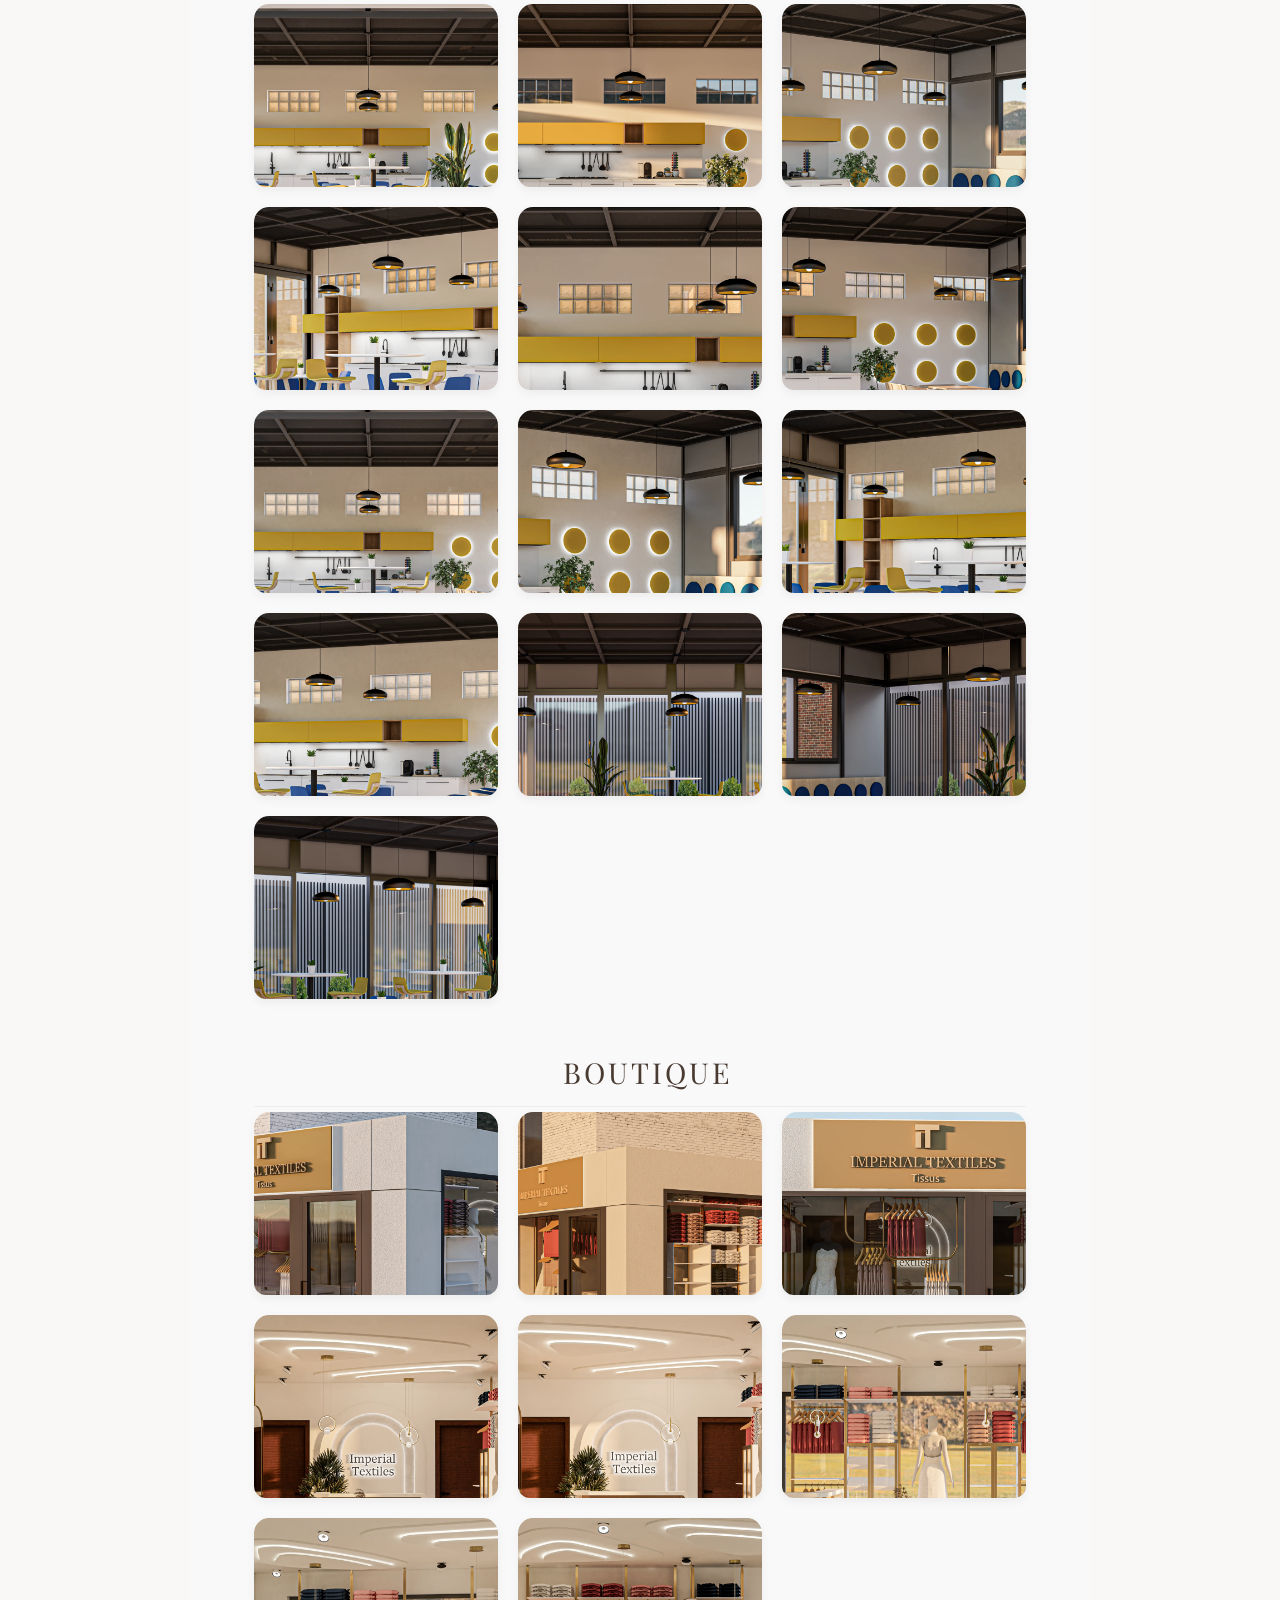
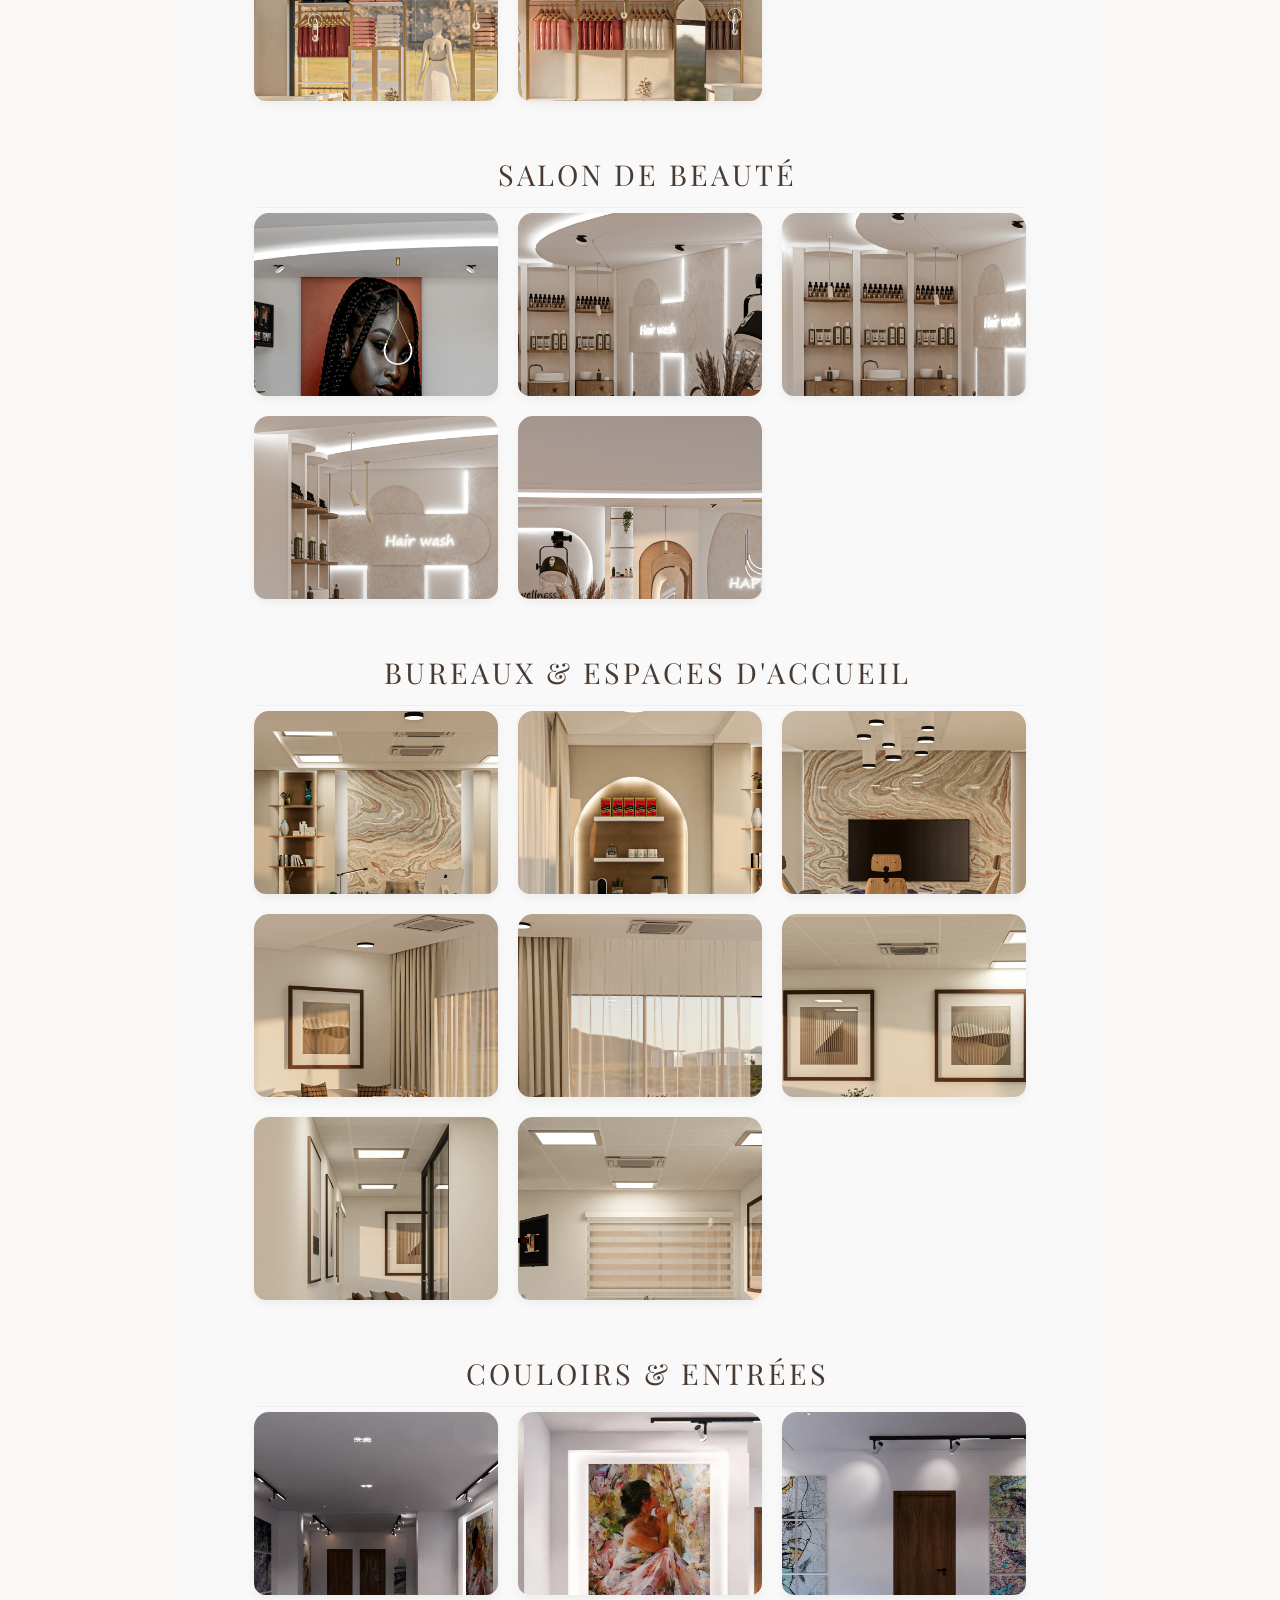
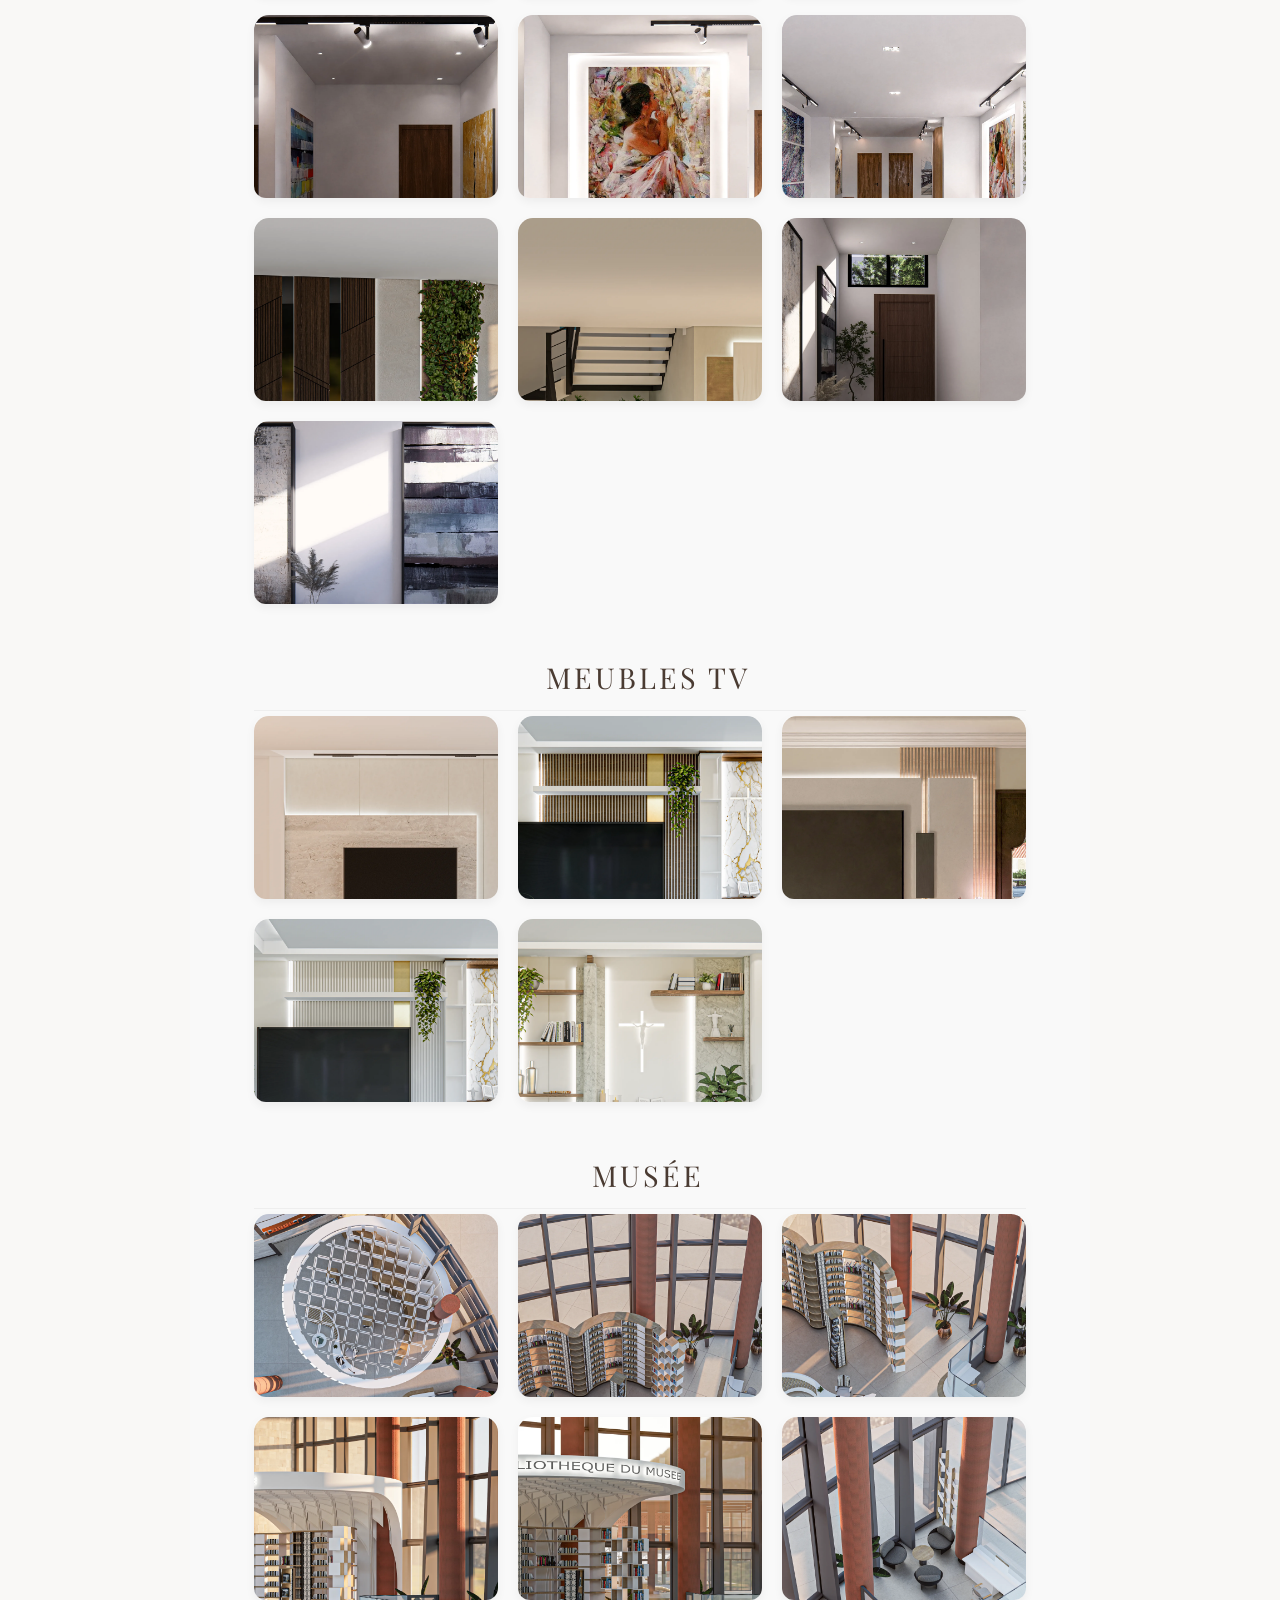
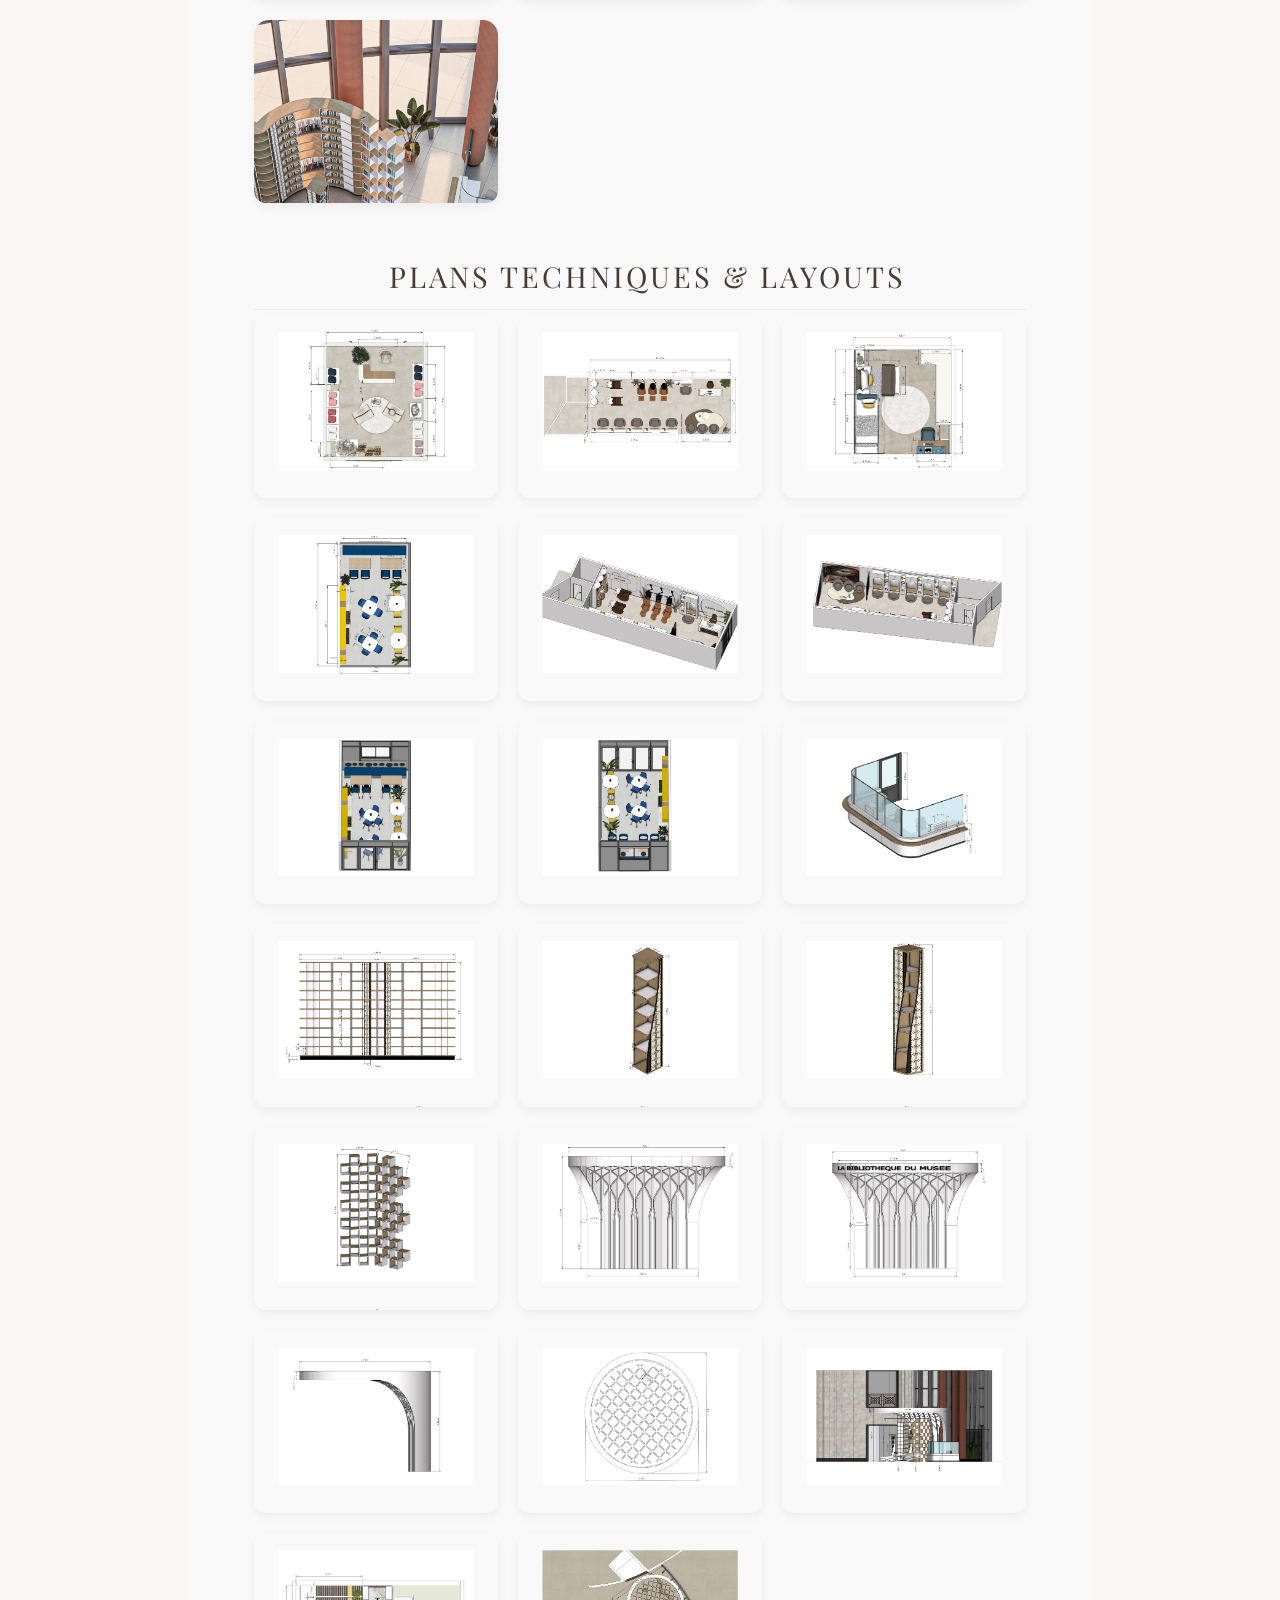
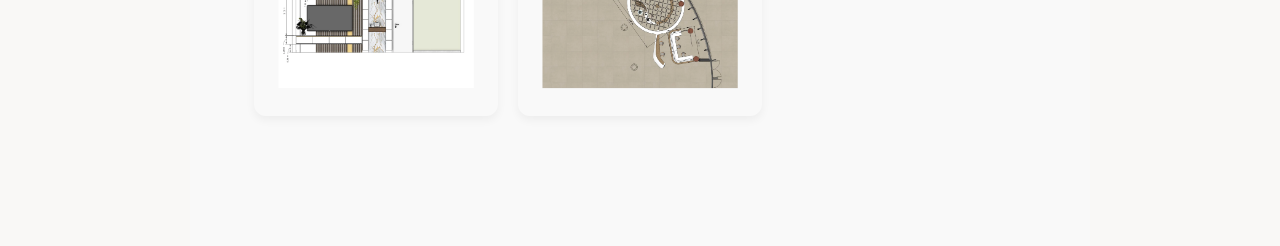
==== commit c3108090: "modifications" ====
--- a/mes-realisations.html
+++ b/mes-realisations.html
@@ -32,7 +32,7 @@
     </div>
 
     <div class="filtres">
-        <button class="btn-filtre active" data-filter="Tous">Tous</button>
+        <button class="btn-filtre active" data-filter="tous">Tous</button>
         <button class="btn-filtre" data-filter="salonsespacesdevie">Salons & Espaces de vie</button>
         <button class="btn-filtre" data-filter="chambresstudios">Chambres & Studios</button>
         <button class="btn-filtre" data-filter="cafétériat">Cafétériat</button>
--- a/style.css
+++ b/style.css
@@ -2,6 +2,19 @@
 /* Playfair Display pour les titres (côté chic/rustique) */
 /* Lato pour le texte (côté moderne/épuré) */
 @import url('https://fonts.googleapis.com/css2?family=Lato:wght@300;400&family=Playfair+Display:ital,wght@0,400;0,600;1,400&display=swap');
+
+/* Bloque le défilement horizontal de la page entière */
+html, body {
+    overflow-x: hidden;
+    width: 100%;
+    margin: 0;
+    padding: 0;
+}
+
+/* S'assure que les marges internes (padding) ne font pas déborder les boîtes */
+*, *:before, *:after {
+    box-sizing: border-box;
+}
 
 /* 1. On remonte le bloc des boutons (les filtres) */
 .filtres {
@@ -662,68 +675,81 @@
 }
 
 
-/* Responsive (sur téléphone, on passe à 1 seule colonne) */
-@media (max-width: 768px) {
-    .grille-galerie {
-        grid-template-columns: 1fr;
-    }
-}
-
-/* Style par défaut des boutons (transparent) */
-/* --- Style Mobile (Par défaut) --- */
-/* --- Style Mobile (Par défaut) --- */
-/* --- Style Mobile (Par défaut) --- */
+/* --- 1. STYLE DES BOUTONS (Commun) --- */
+.btn-filtre {
+    padding: 10px 20px;
+    border-radius: 50px;
+    background-color: transparent;
+    border: 1px solid #C5A88B;    /* Ta couleur marron/beige */
+    color: #C5A88B;
+    cursor: pointer;
+    text-transform: uppercase;
+    font-size: 0.85rem;
+    
+    /* MODIFICATION CLÉ : On permet au texte long de passer à la ligne DANS le bouton */
+    white-space: normal !important; 
+    text-align: center;
+    line-height: 1.2;
+    min-height: 45px; /* S'assure que les boutons courts font la même hauteur */
+    
+    /* Optionnel : si le bouton le plus long est encore trop large, on le limite */
+    max-width: 250px;
+}
+
+/* Style du bouton actif (marron plein) */
+.btn-filtre.active {
+    background-color: #C5A88B;
+    color: #FFFFFF;
+}
+
+
+/* --- 2. VUE MOBILE (Par défaut) : 1 ligne horizontale avec scroll --- */
 .filtres {
-    display: flex;
-    flex-wrap: wrap;         /* Permet aux boutons de passer à la ligne */
-    justify-content: center; /* Centre parfaitement tous les boutons */
-    gap: 10px;               /* Espace entre les boutons */
-    padding: 10px 0;         /* Espace interne réduit pour ne pas encombrer */
-    margin: -15px auto 20px auto;/* Centre le bloc global et donne un peu d'espace avec le bas */
-    max-width: 900px;        /* Force les boutons à se regrouper sur 2 lignes max */
-}
-
-/* --- Style Ordinateur --- */
-
+    display: flex !important;
+    flex-wrap: nowrap !important; /* Force une seule ligne continue */
+    overflow-x: auto !important;  /* Active le défilement au doigt */
+    justify-content: flex-start !important; /* Aligne au début pour le scroll */
+    gap: 10px;
+    padding: 10px 20px 20px 20px;
+    margin-bottom: 20px;
+    
+    /* Options pour un scroll propre sur mobile */
+    -webkit-overflow-scrolling: touch;
+    scrollbar-width: none; /* Cache la barre sur Firefox */
+}
+
+/* Cache la barre de défilement sur Chrome/Safari/Edge sur mobile */
+.filtres::-webkit-scrollbar {
+    display: none;
+}
+
+
+/* --- 3. VUE ORDINATEUR (Écrans > 900px) : 2 lignes centrées STRICTES --- */
+/* --- VUE ORDINATEUR (Écrans > 900px) --- */
+@media (min-width: 900px) {
     .filtres {
-        display: grid;
-        grid-template-columns: repeat(6, auto);
-        justify-content: center;
-        gap: 15px;
-        overflow: visible;
+        display: grid !important;
+        grid-template-columns: repeat(6, 1fr) !important; 
+        justify-content: center !important;
+        align-items: stretch; /* Permet aux boutons d'une même ligne d'avoir la même hauteur */
+        overflow-x: visible !important;
         
-        /* MODIFICATION ICI : On aligne avec les réglages mobiles */
-        padding: 5px 0 15px 0;
-        margin-top: -15px; 
-    }
-
-
-.btn-filtre {
-    background-color: transparent;
-    border: 1px solid #4A3B32;
-    color: #CBA171;
-    padding: 10px 25px;
-    border-radius: 50px; /* Bordures arrondies */
-    cursor: pointer;
-    text-transform: uppercase;
-    font-size: 0.85rem;
-    font-weight: 600;
-    transition: all 0.3s ease;
-    flex: 0 0 auto; 
-    white-space: initial;
-
-}
-
-.btn-filtre:hover, .btn-filtre.active {
-    background-color: #CBA171;
-    color:white;
-    box-shadow: 0 4px 6px rgba(0,0,0,0.1);
-}
-
-.filtres {
-    /* On garde le remontage (si la valeur est trop forte, augmente le chiffre vers 0) */
-    margin-top: -15px !important; 
+        /* --- AJUSTEMENT DES ESPACES --- */
+        gap: 10px 10px; /* 15px d'espace vertical (entre les lignes) et 20px horizontal (entre les colonnes) */
+        
+        /* On élargit un tout petit peu le conteneur pour éviter que le texte ne passe sur 3 lignes */
+        max-width: 1300px; 
+        
+        margin: 0 auto 70px auto !important; /* Marge du bas légèrement augmentée pour décoller le texte "SALONS & ESPACES DE VIE" */
+        padding: 5px 20px !important;
+    }
+}
     
-    /* C'est ICI qu'on crée l'espace pour ne pas coller les photos */
-    margin-bottom: 30px !important; 
+    /* Si tu as un h2 ou p juste au-dessus des filtres, réduisons son espace */
+    .portfolio-header { margin-bottom: 5px !important; }
+
+
+html, body {
+    max-width: 100% !important;
+    overflow-x: hidden !important; /* Bloque définitivement le mouvement de gauche à droite du site */
 }
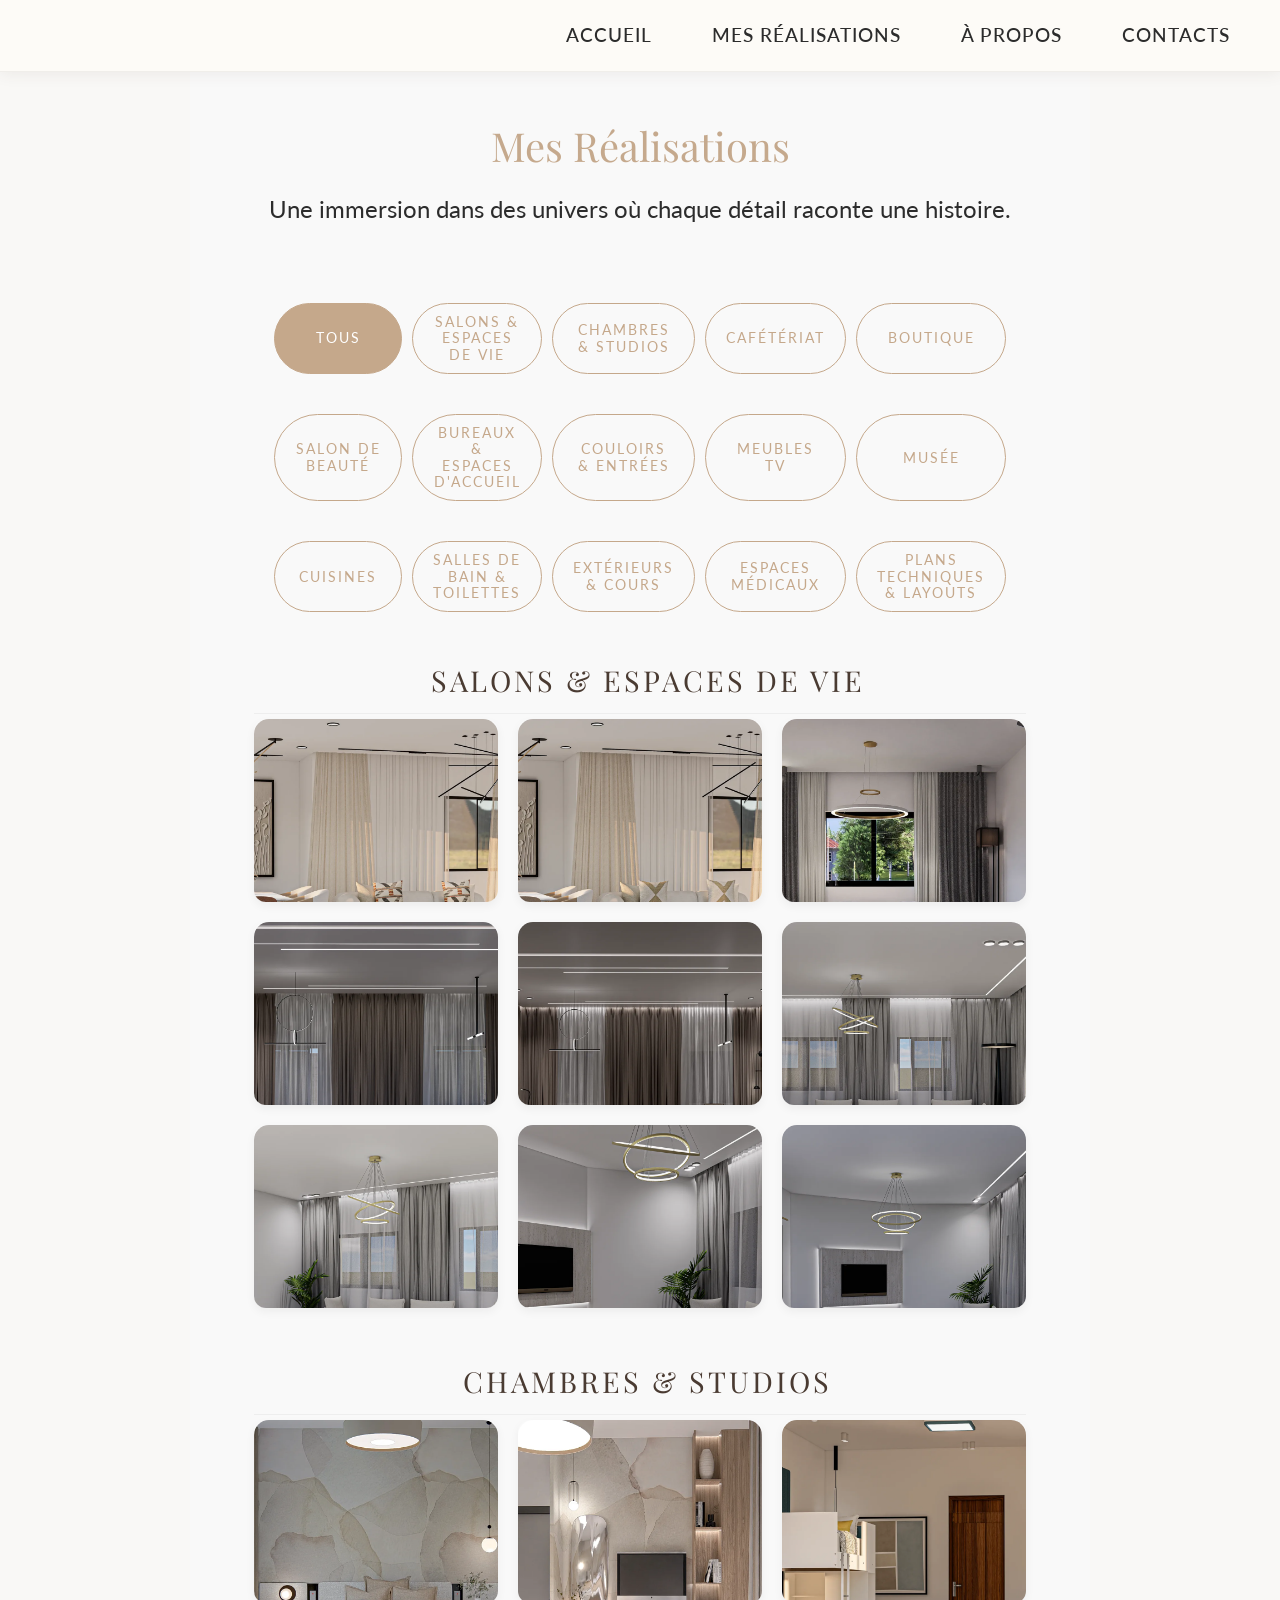
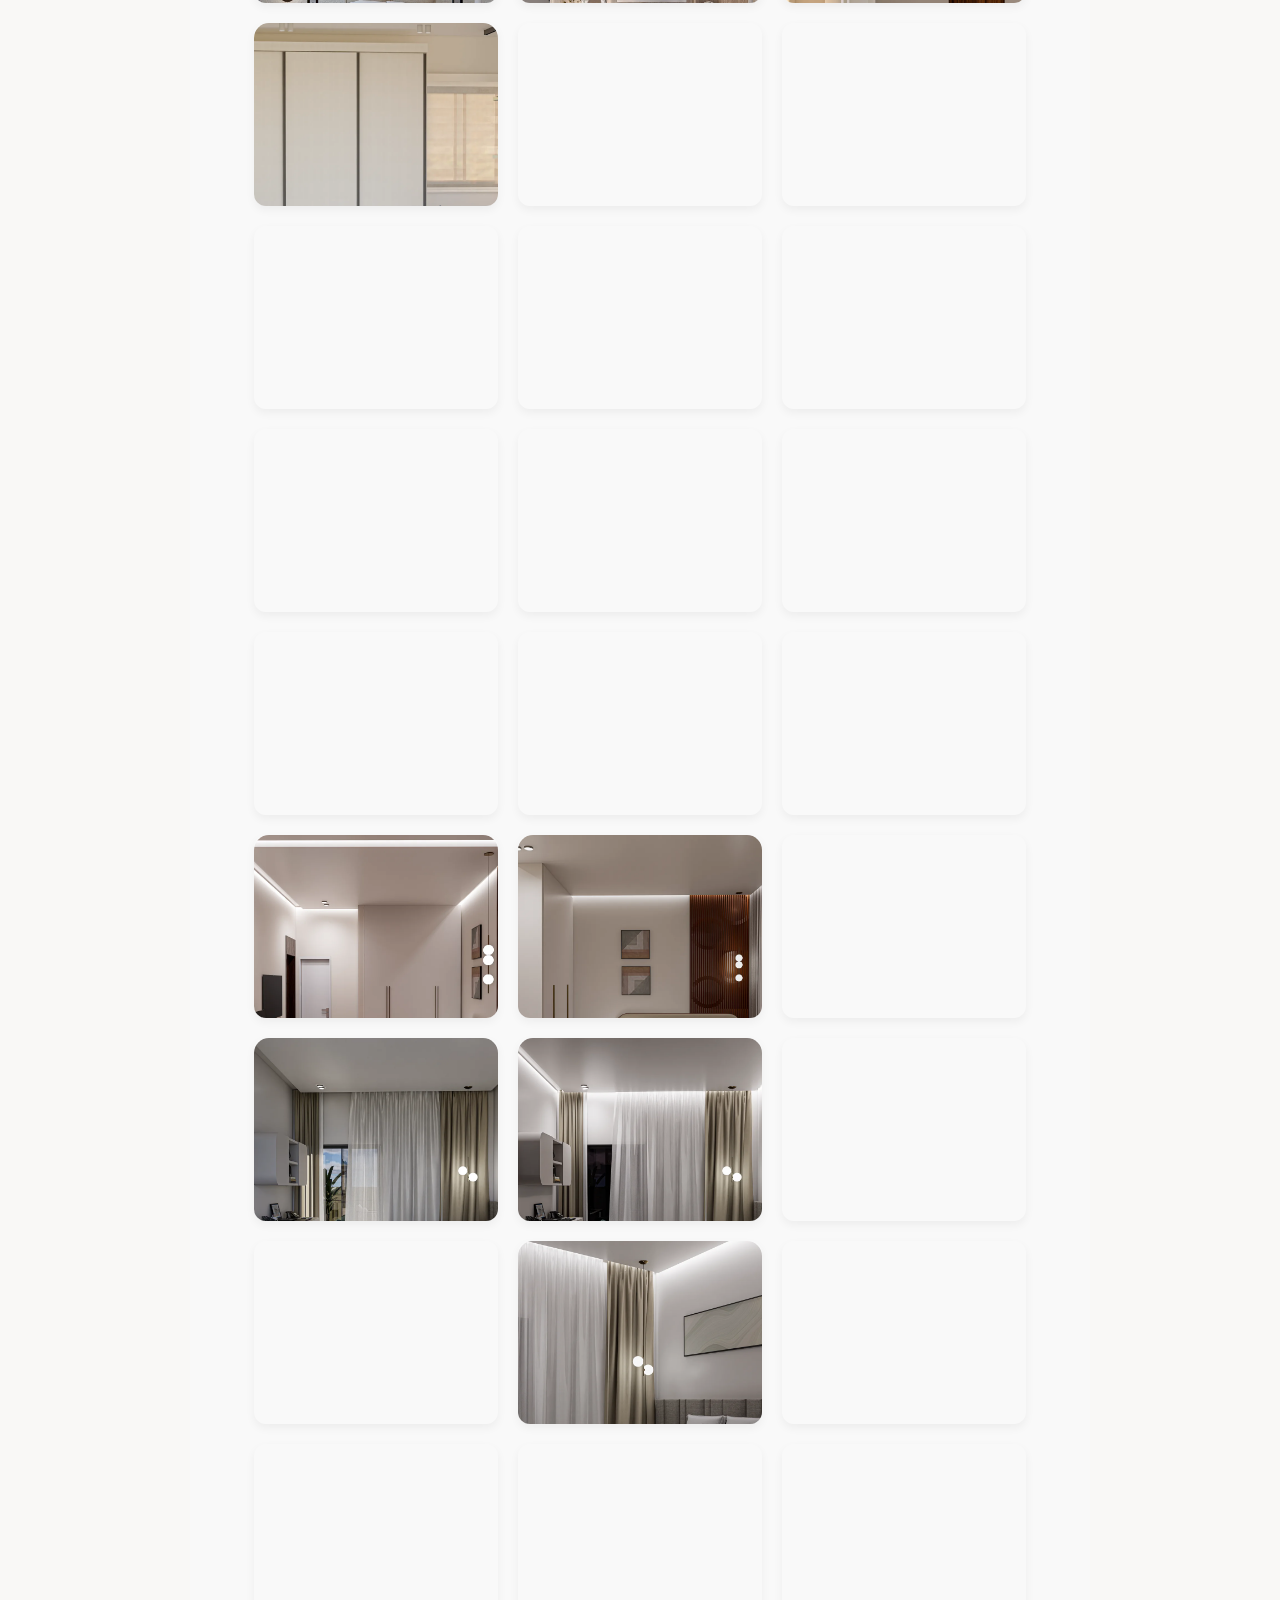
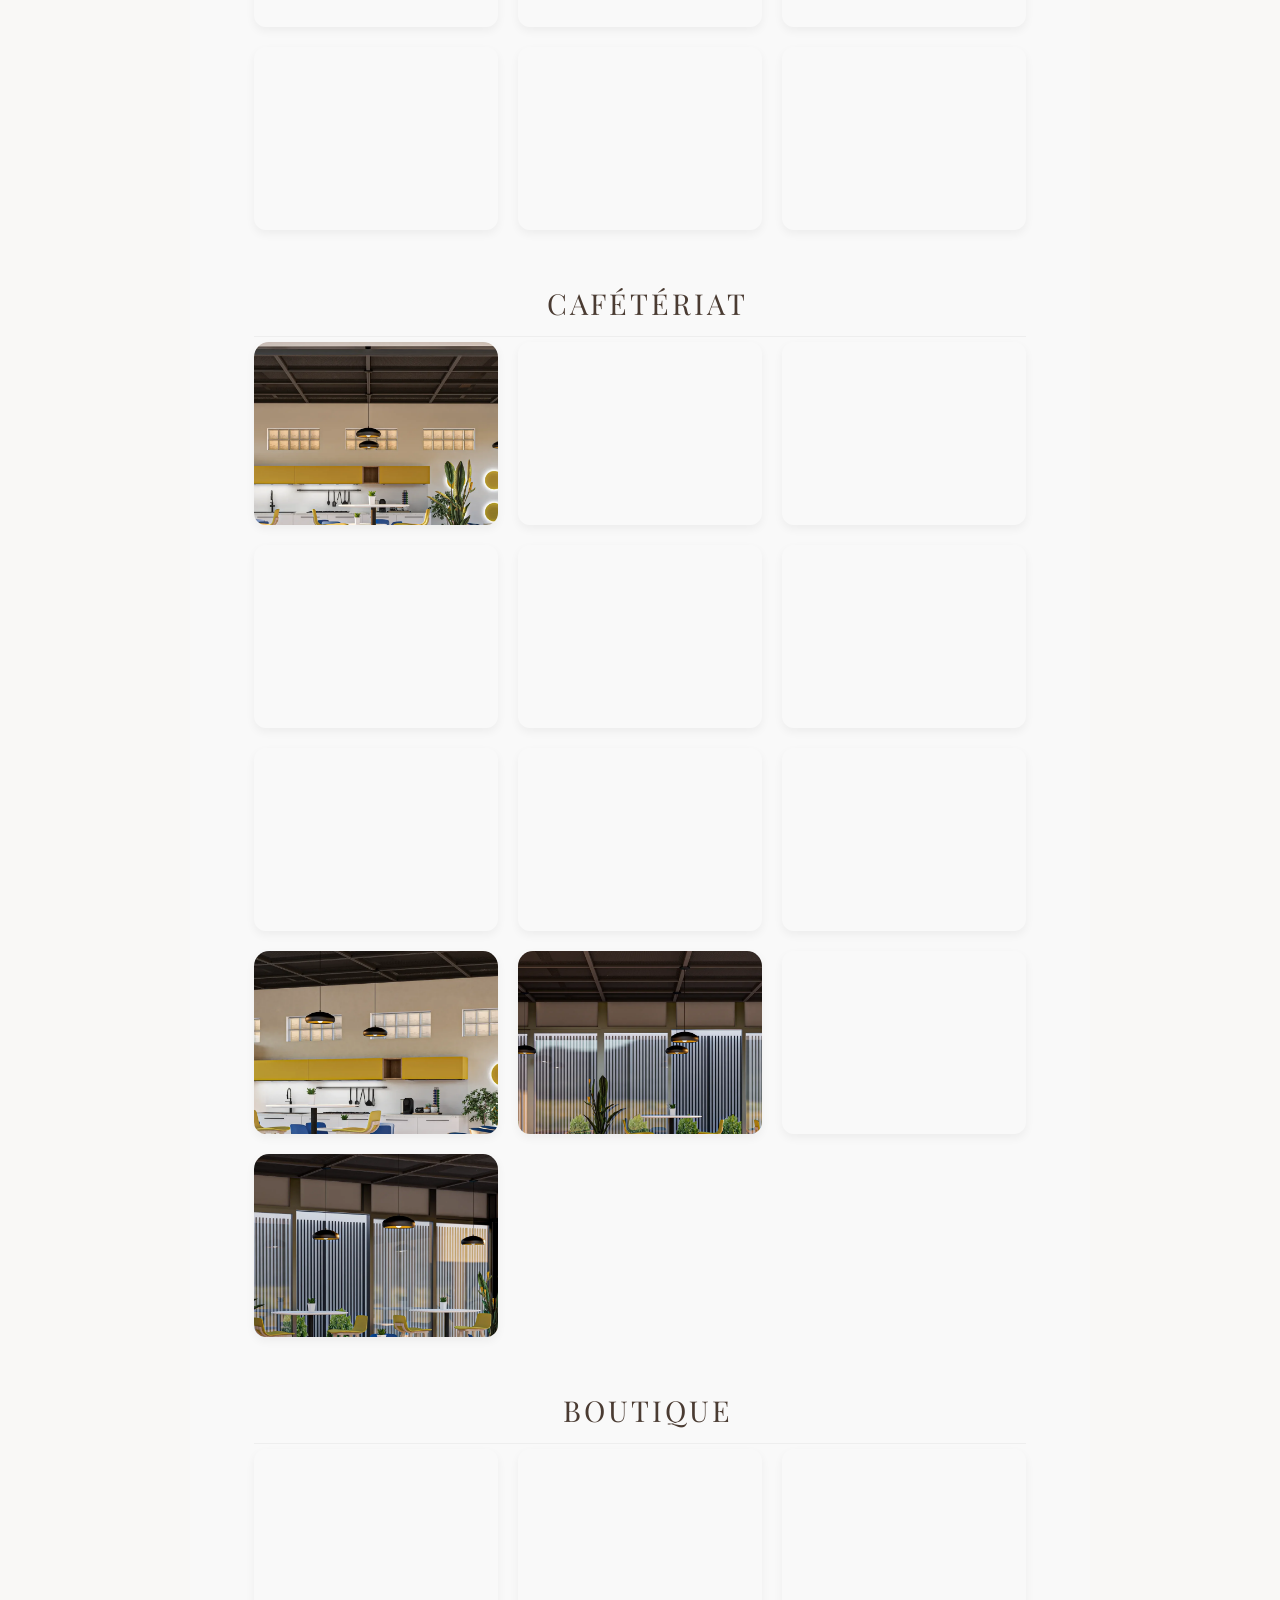
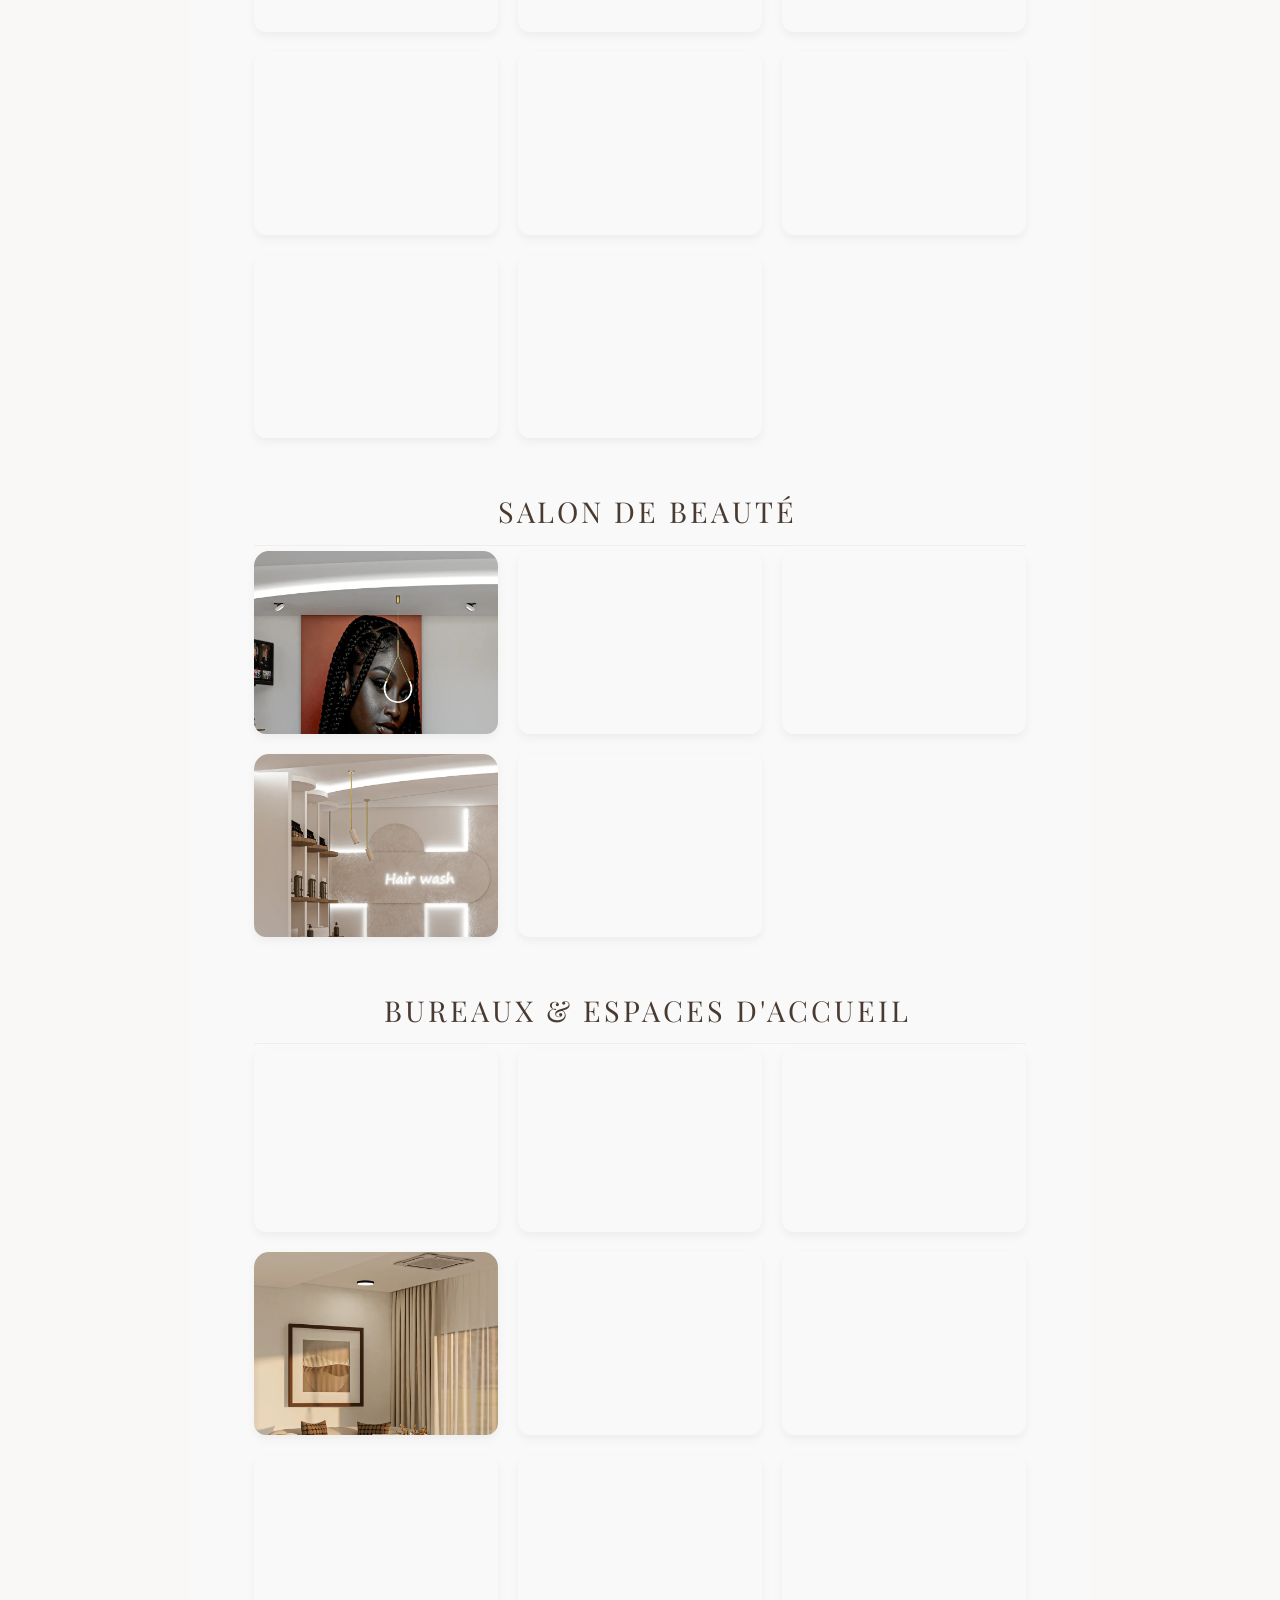
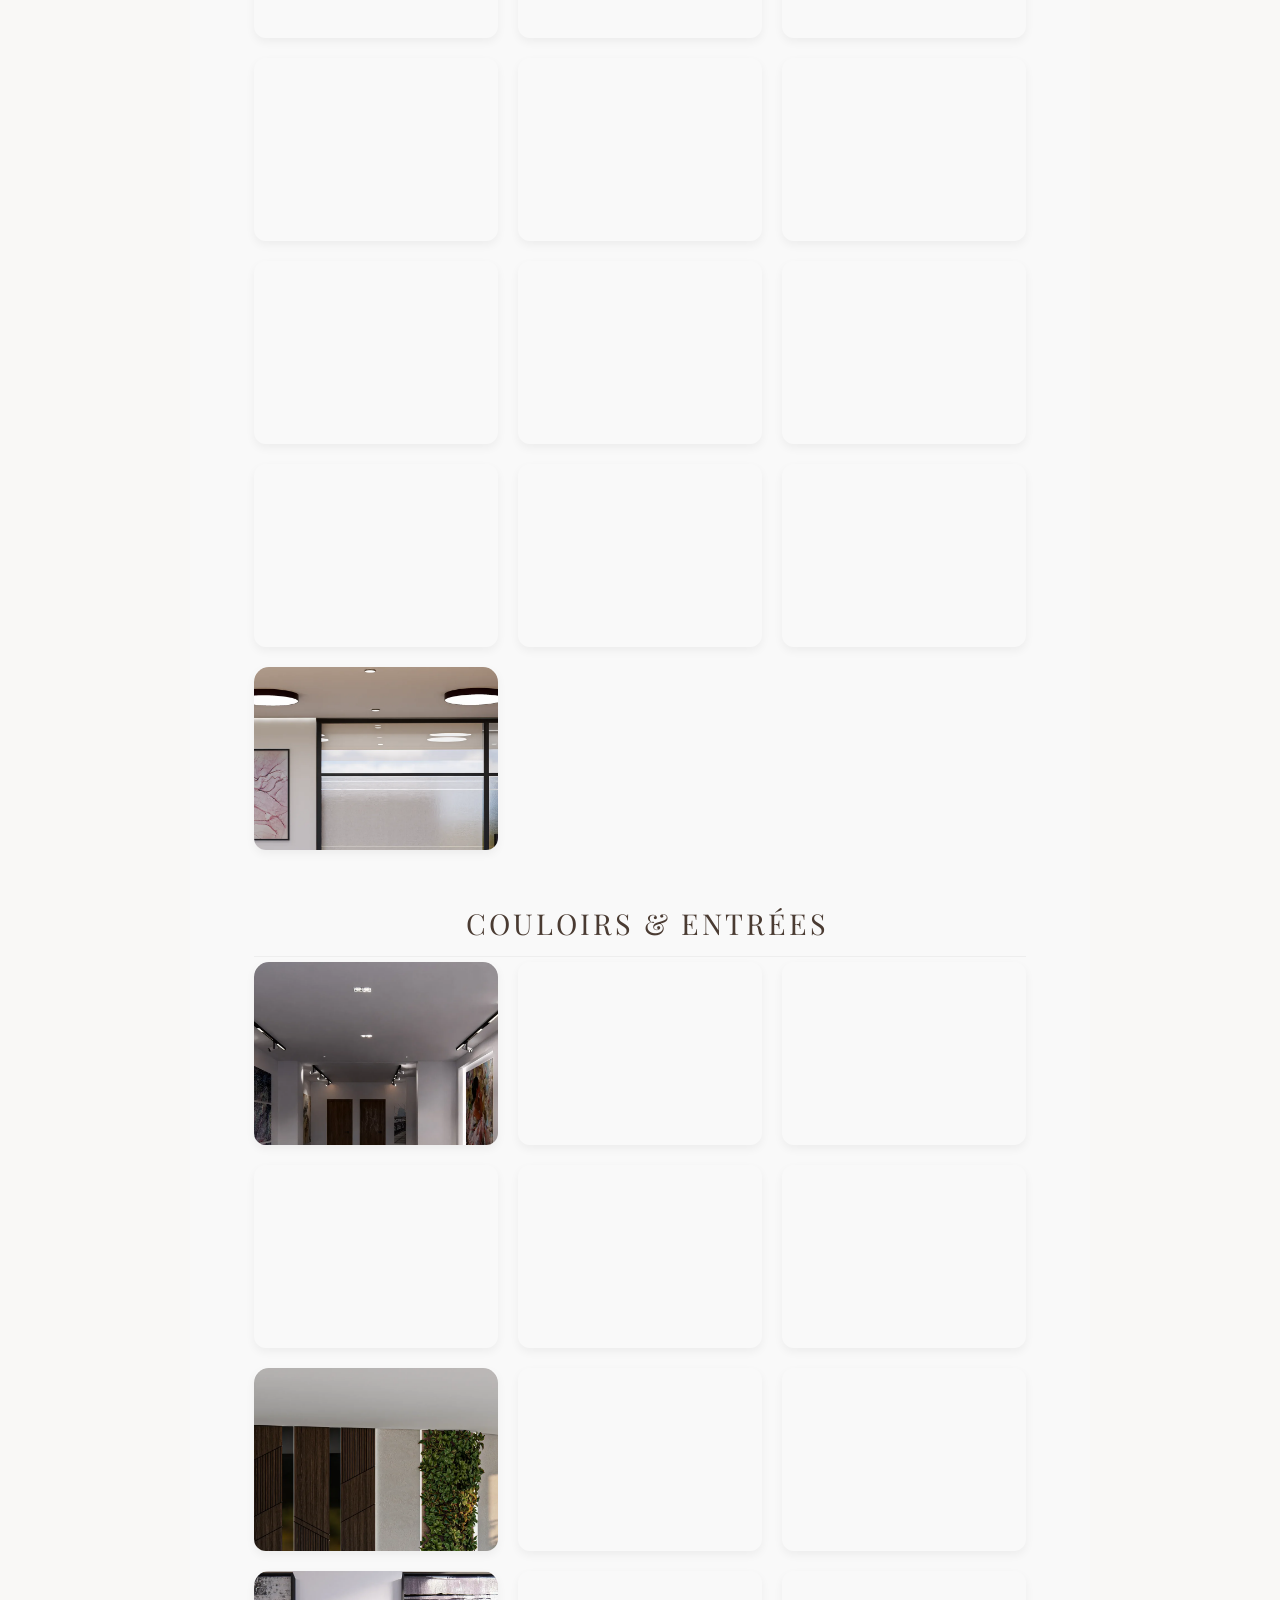
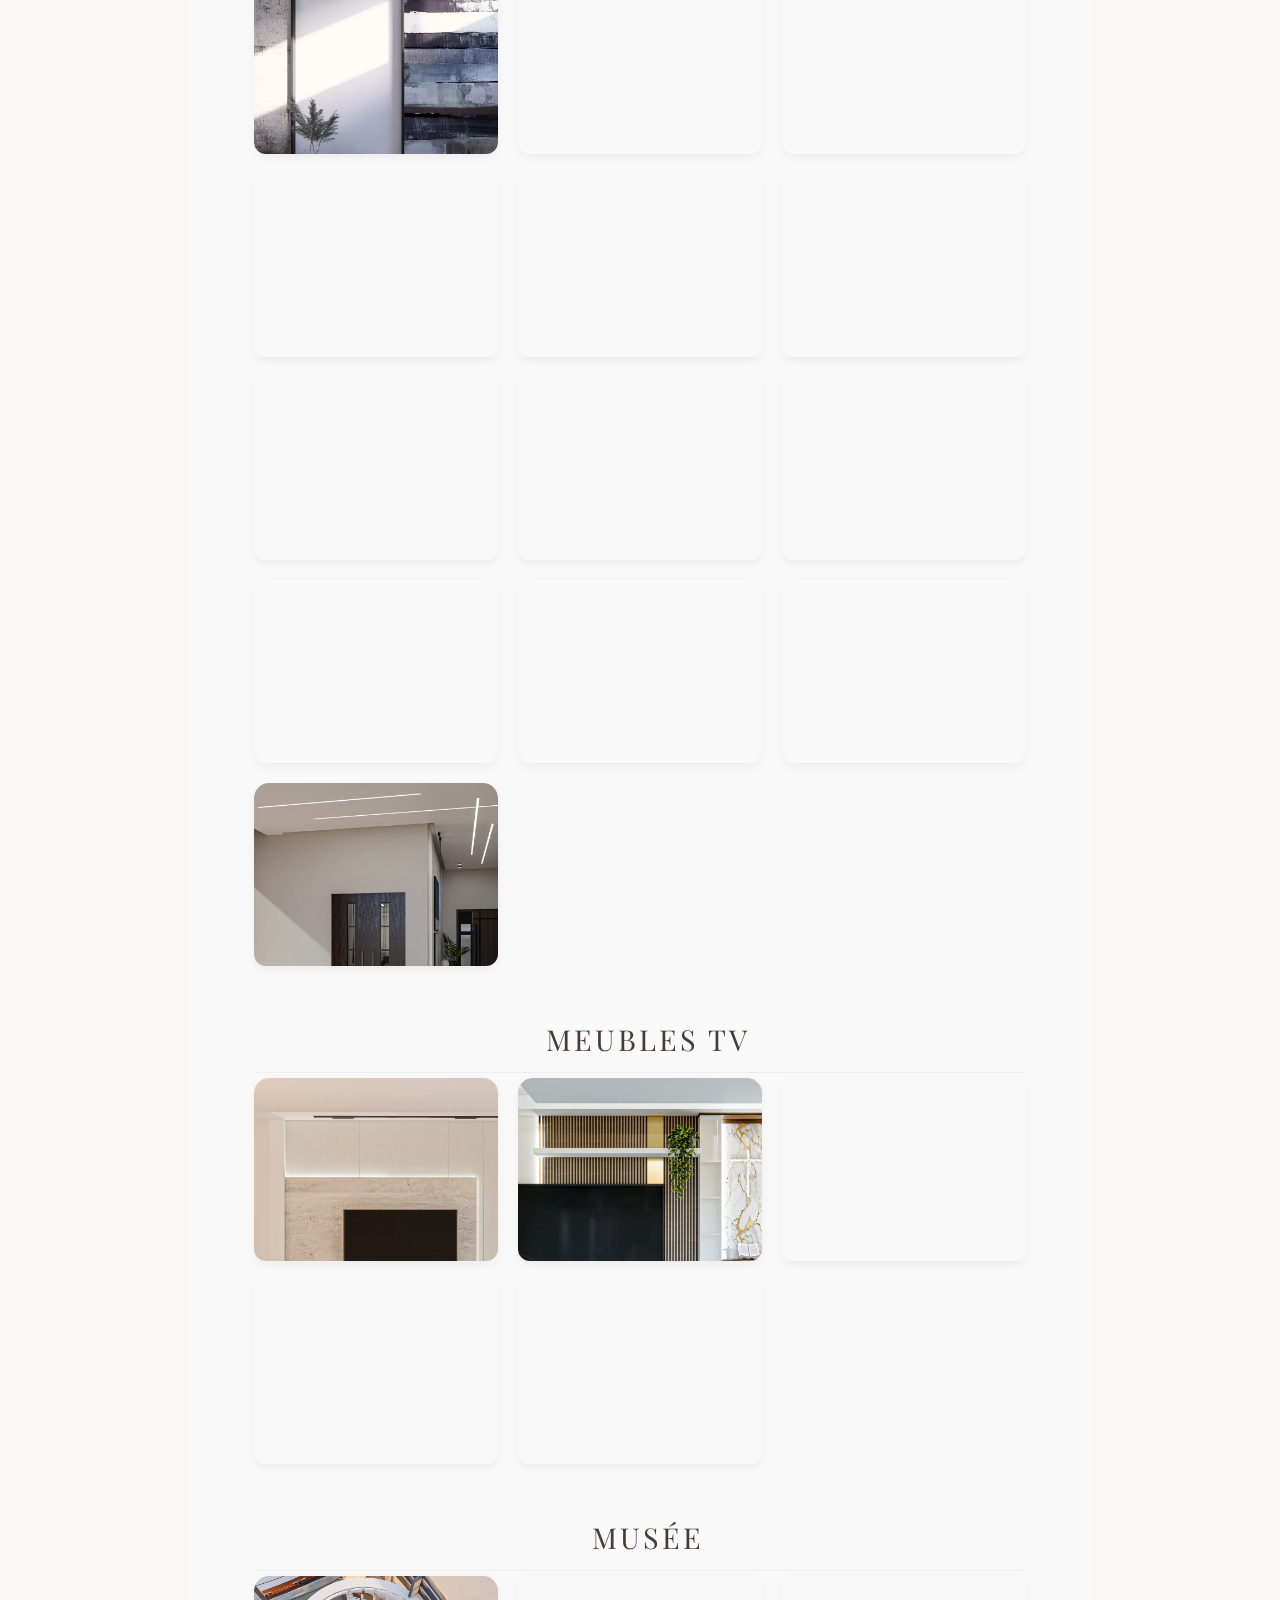
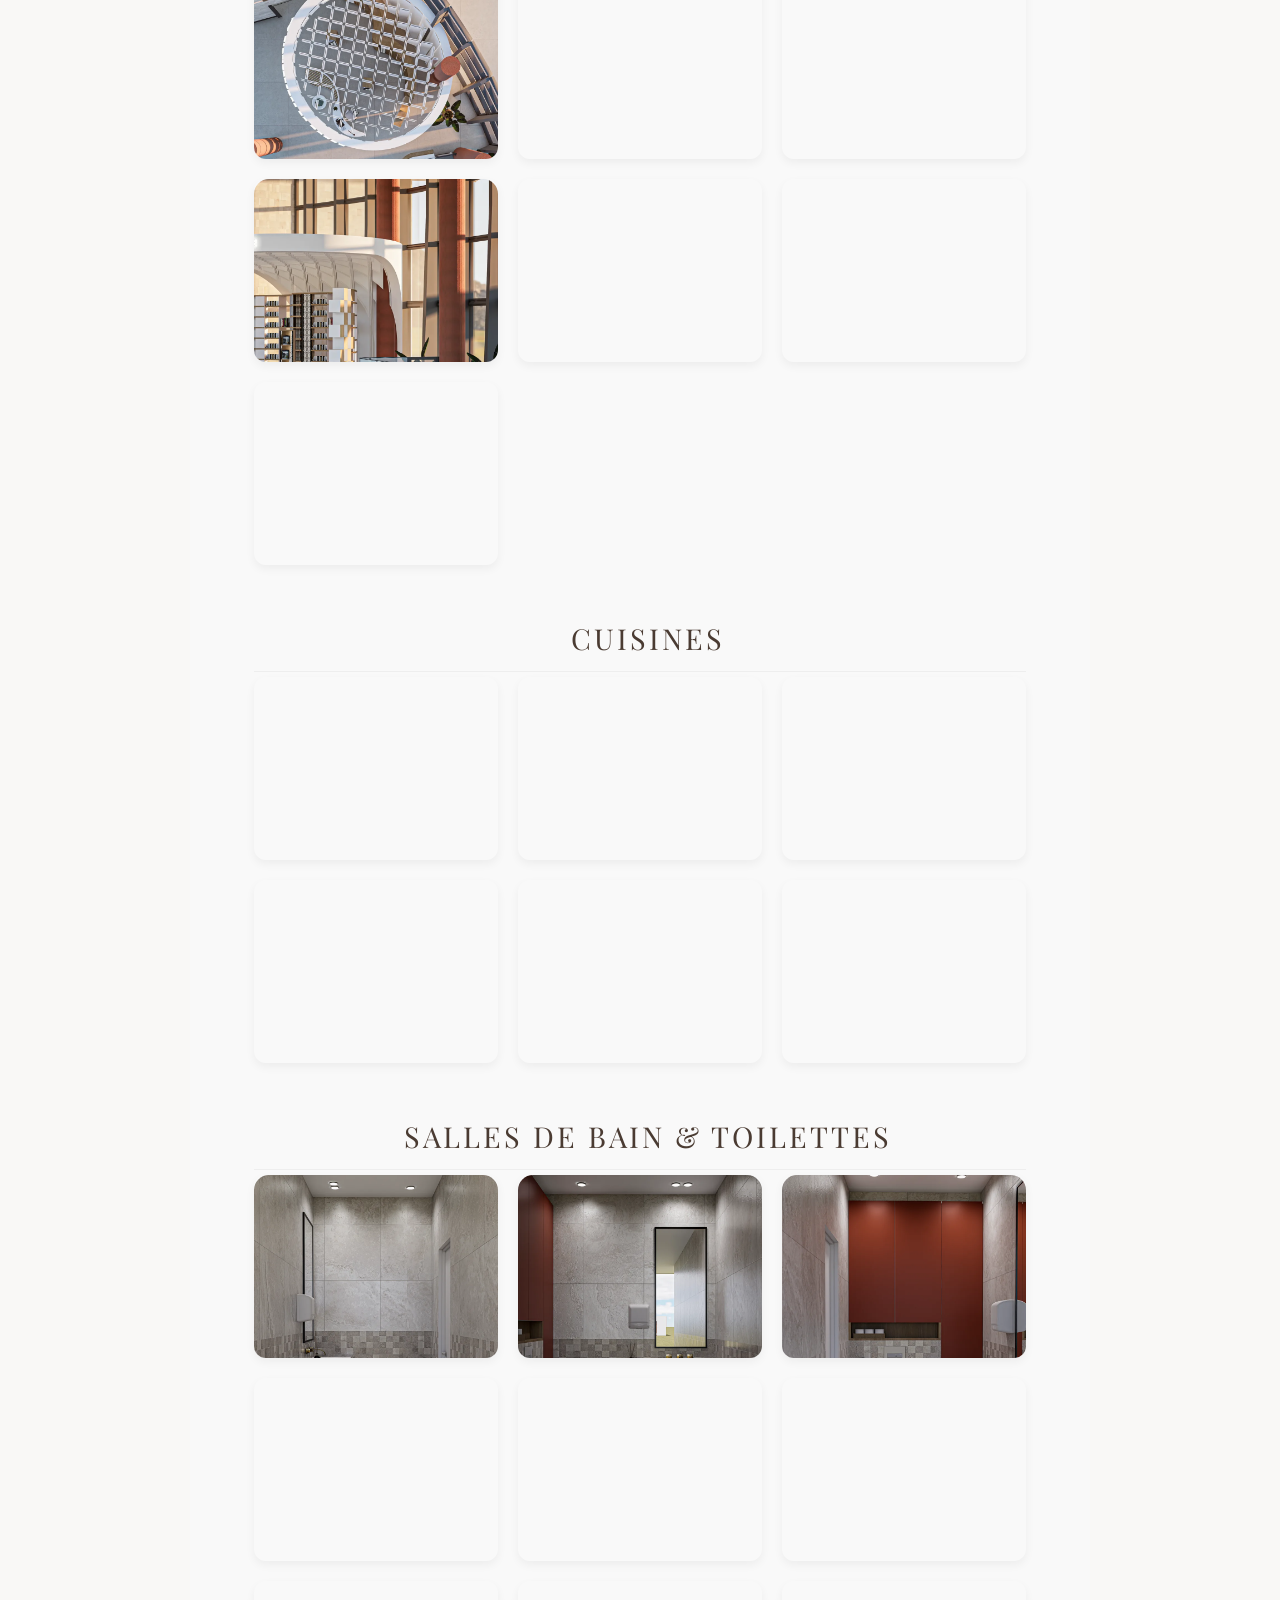
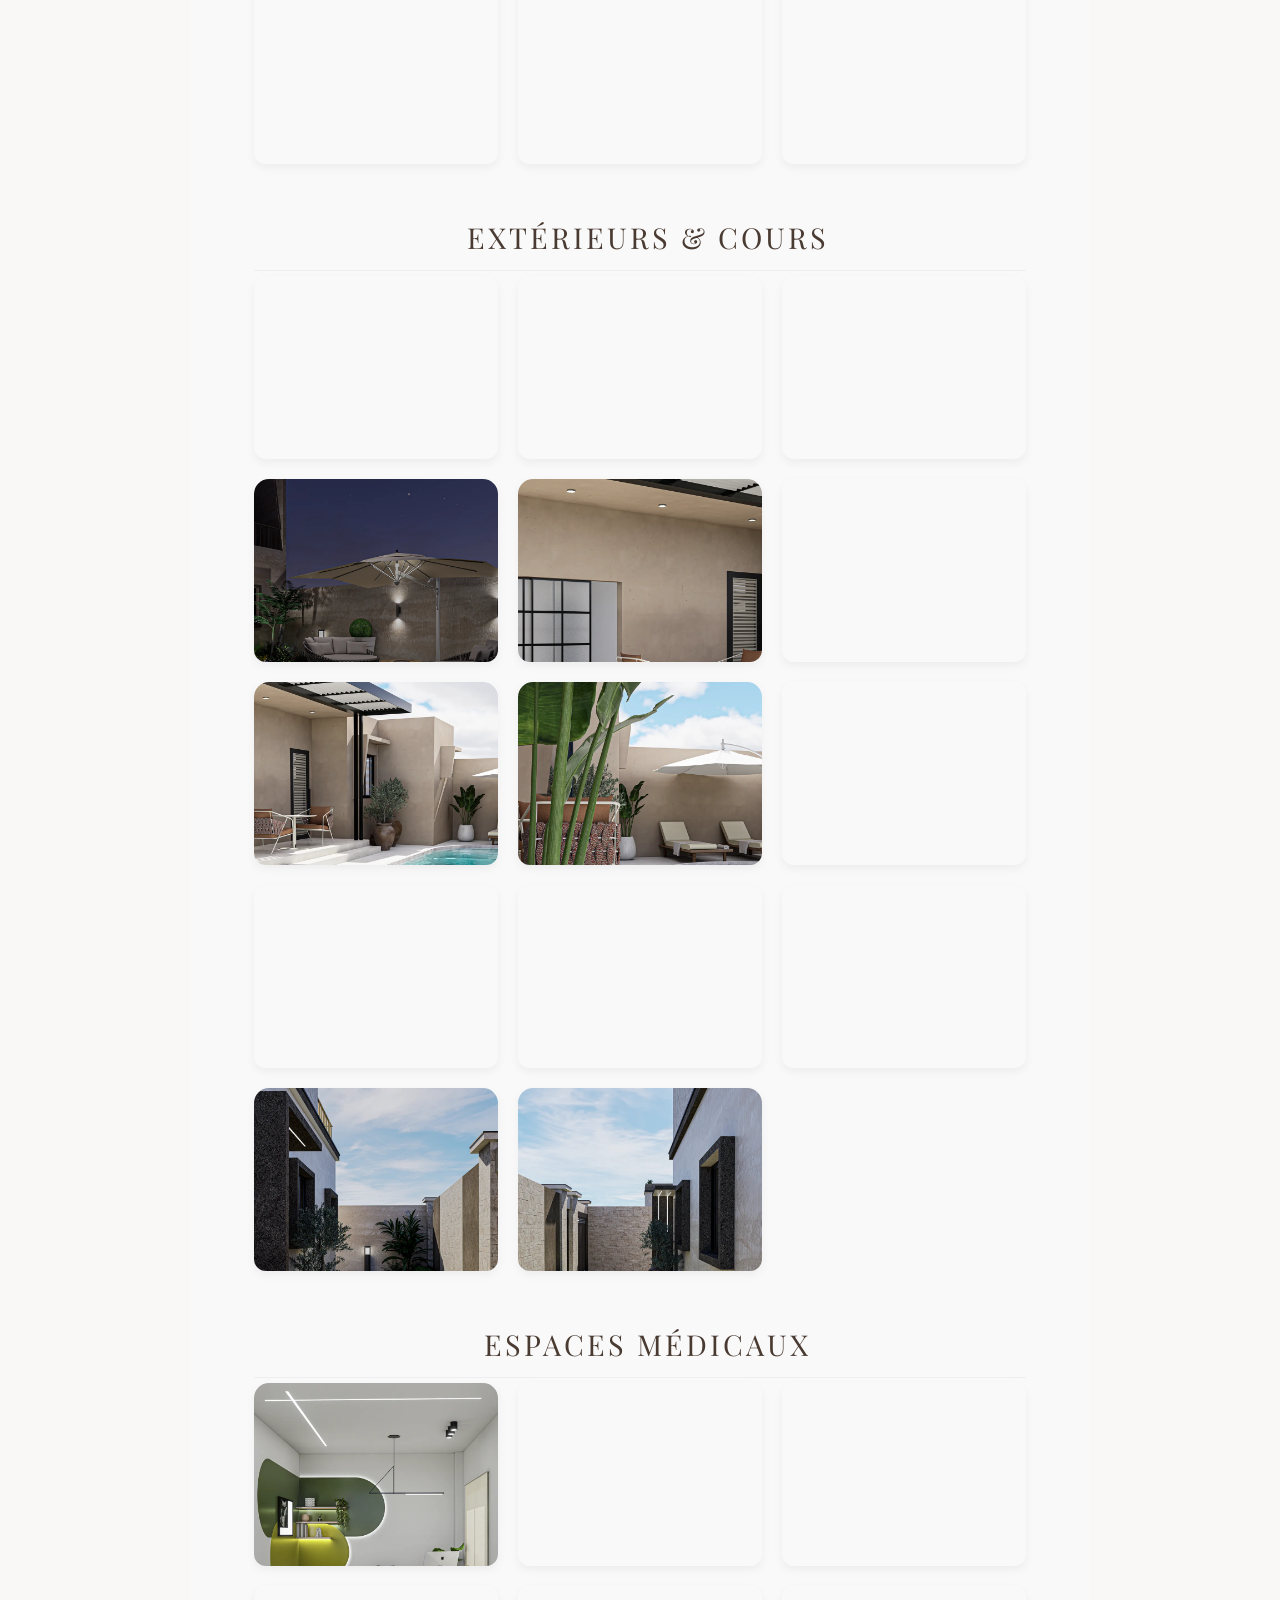
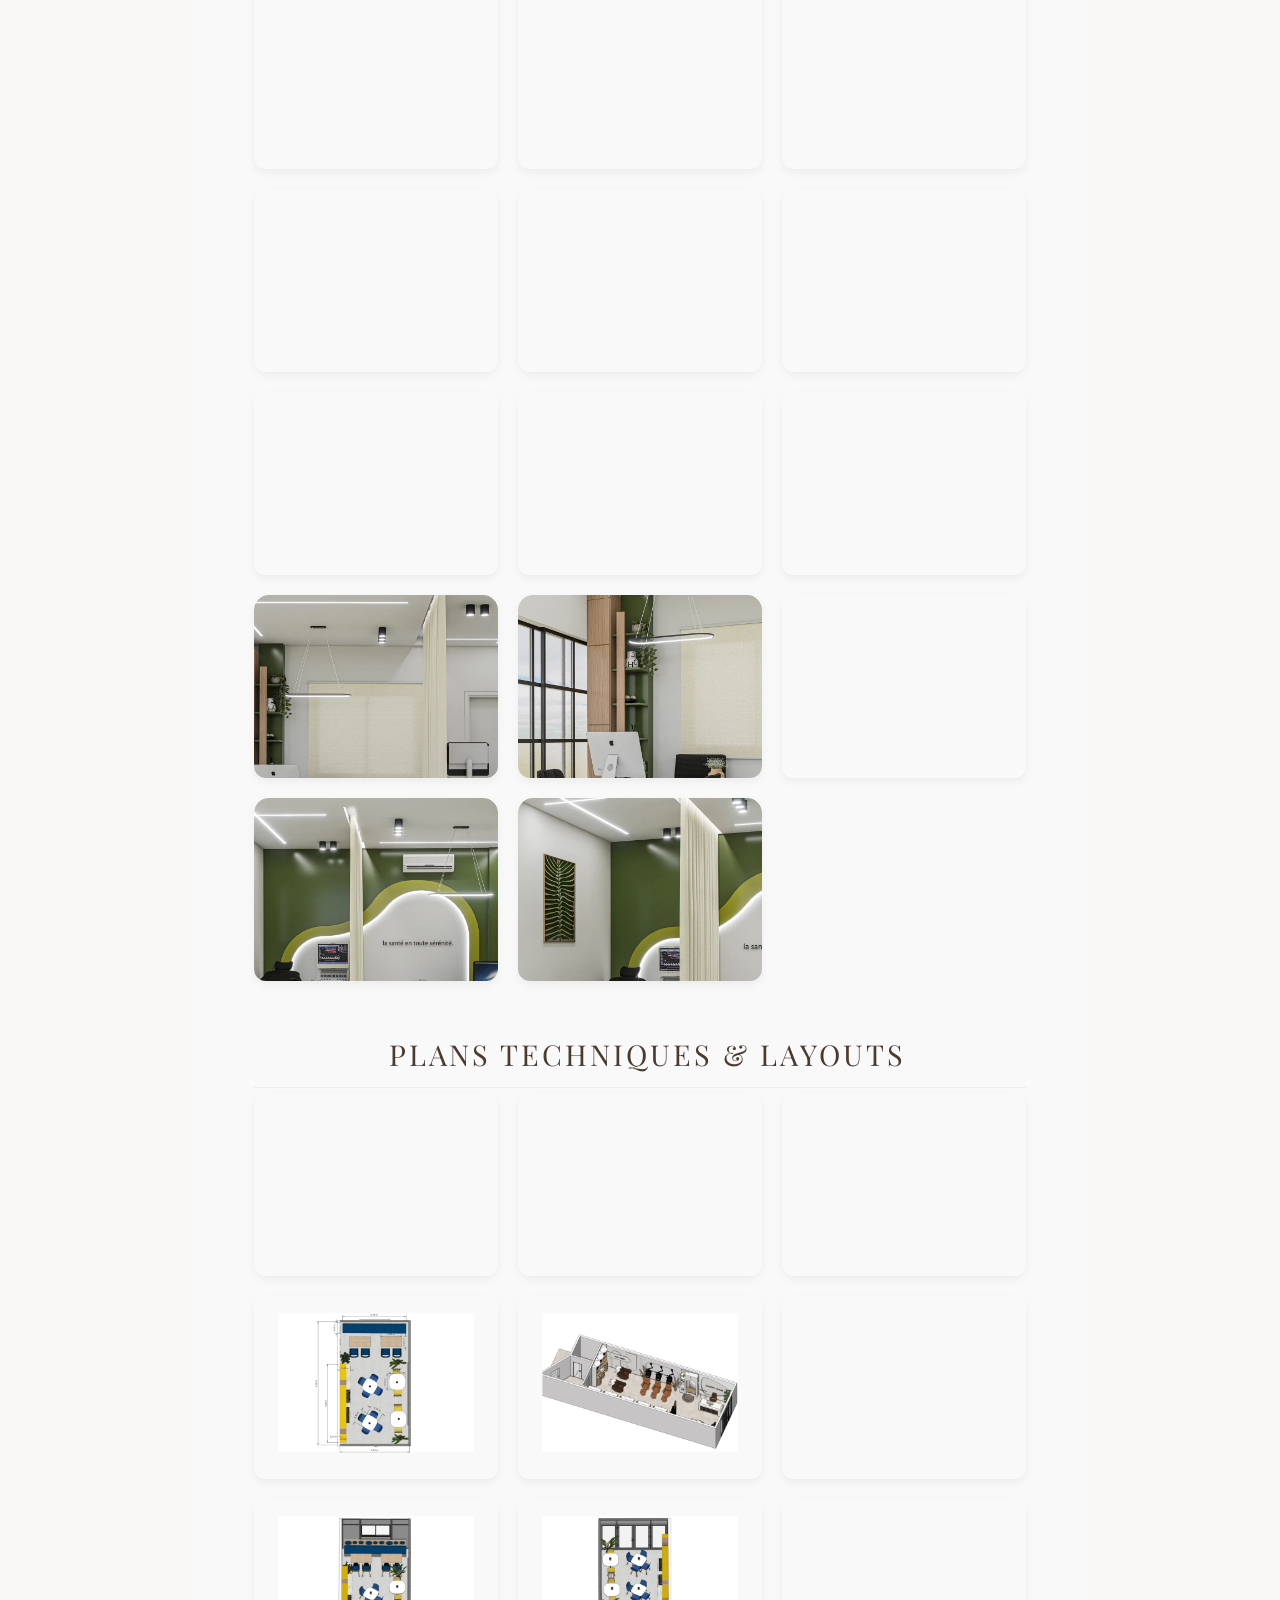
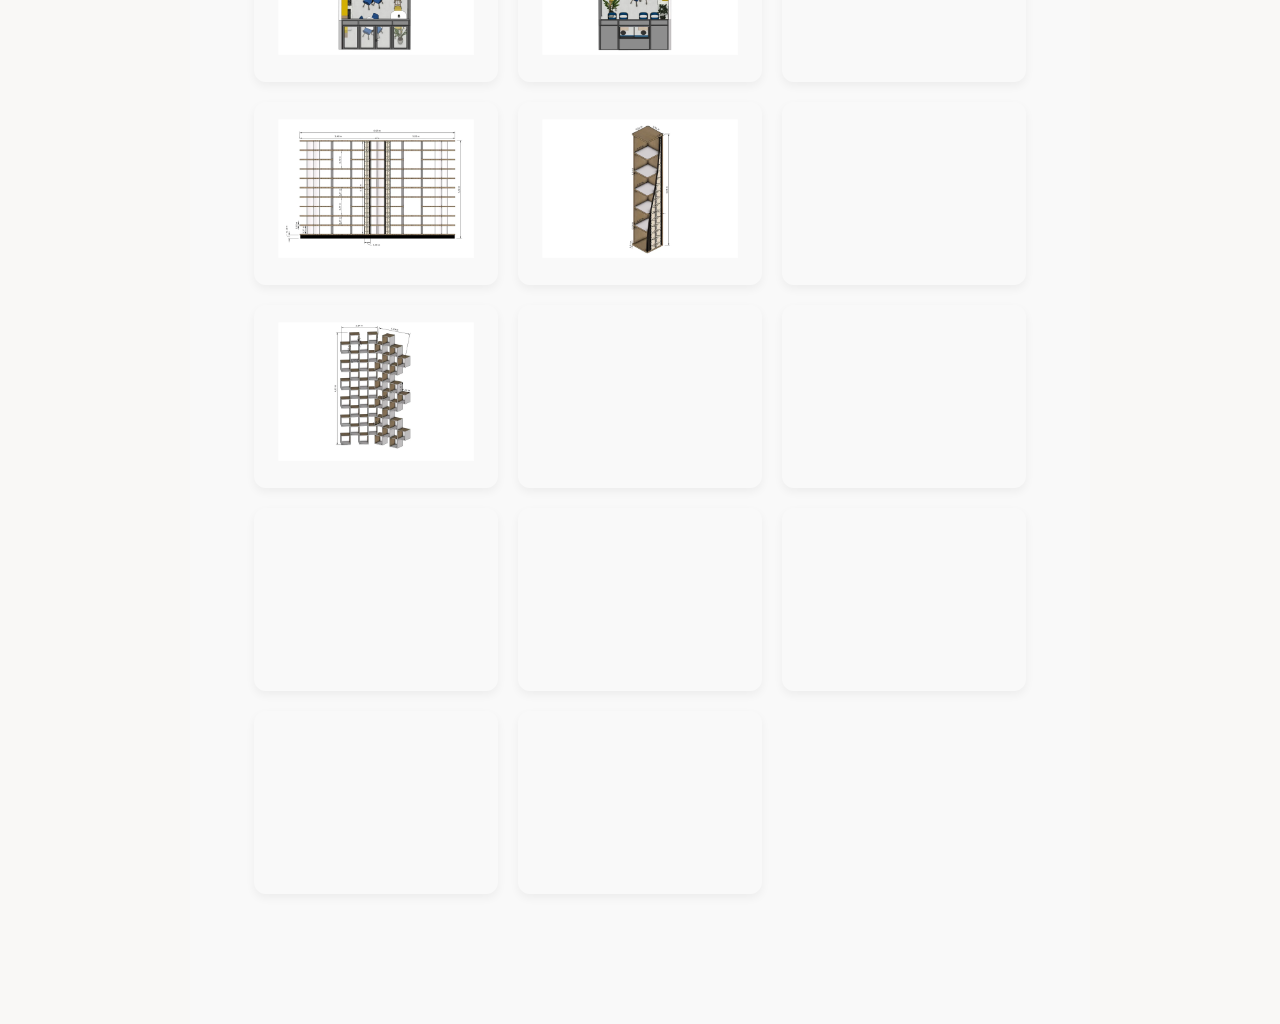
==== commit 1a0c6d06: "Ajout des nouvelles photos (Azimuts, Villa Standard, Clinique Ya Sin) et optimisation WebP 1080p" ====
--- a/mes-realisations.html
+++ b/mes-realisations.html
@@ -42,47 +42,80 @@
         <button class="btn-filtre" data-filter="couloirsentrées">Couloirs & Entrées</button>
         <button class="btn-filtre" data-filter="meublesTV">Meubles TV</button>
         <button class="btn-filtre" data-filter="musée">Musée</button>
+        <button class="btn-filtre" data-filter="cuisines">Cuisines</button>
+        <button class="btn-filtre" data-filter="sallesdebain">Salles de bain &amp; Toilettes</button>
+        <button class="btn-filtre" data-filter="exterieurs">Extérieurs &amp; Cours</button>
+        <button class="btn-filtre" data-filter="espacesmedicaux">Espaces Médicaux</button>
         <button class="btn-filtre" data-filter="planstechniqueslayouts">Plans Techniques & Layouts</button>
     </div>
 
     <div class="categorie-section" data-category="salonsespacesdevie">
         <h2 class="titre-categorie">Salons & Espaces de vie</h2>
         <div class="grille-galerie">
-            <div class="item-photo"><img src="images/Salon/103.webp" alt="Salon Design 103"></div>
-            <div class="item-photo"><img src="images/Salon/104.webp" alt="Salon Design 104"></div>
-            <div class="item-photo"><img src="images/Salle a manger_/7.webp" alt="Salle à manger"></div>
+            <div class="item-photo"><img src="images/Salon/103.webp" alt="Salon Design 103" loading="lazy" decoding="async"></div>
+            <div class="item-photo"><img src="images/Salon/104.webp" alt="Salon Design 104" loading="lazy" decoding="async"></div>
+            <div class="item-photo"><img src="images/Salle a manger_/7.webp" alt="Salle à manger" loading="lazy" decoding="async"></div>
+            <div class="item-photo"><img src="images/Salon/villa-salon-41.webp" alt="Salon Villa Standard 41" loading="lazy" decoding="async"></div>
+            <div class="item-photo"><img src="images/Salon/villa-salon-42.webp" alt="Salon Villa Standard 42" loading="lazy" decoding="async"></div>
+            <div class="item-photo"><img src="images/Salon/villa-salon-81.webp" alt="Salon Villa Standard 81" loading="lazy" decoding="async"></div>
+            <div class="item-photo"><img src="images/Salon/villa-salon-82.webp" alt="Salon Villa Standard 82" loading="lazy" decoding="async"></div>
+            <div class="item-photo"><img src="images/Salon/villa-salon-83.webp" alt="Salon Villa Standard 83" loading="lazy" decoding="async"></div>
+            <div class="item-photo"><img src="images/Salon/villa-salon-94.webp" alt="Salon Villa Standard 94" loading="lazy" decoding="async"></div>
         </div>
     </div>
 
     <div class="categorie-section" data-category="chambresstudios">
         <h2 class="titre-categorie">Chambres & Studios</h2>
         <div class="grille-galerie">
-            <div class="item-photo"><img src="images/Chambre à coucher/1.1.webp" alt="Chambre 1.1"></div>
-            <div class="item-photo"><img src="images/Chambre à coucher/2.2.webp" alt="Chambre 2.2"></div>
-            <div class="item-photo"><img src="images/Chambre à coucher/4.webp" alt="Chambre 4"></div>
-            <div class="item-photo"><img src="images/Chambre à coucher/6.webp" alt="Chambre 6"></div>
-            <div class="item-photo"><img src="images/Chambre à coucher/7.webp" alt="Chambre 7"></div>
-            <div class="item-photo"><img src="images/Chambre à coucher/11.webp" alt="Chambre 11"></div>
-            <div class="item-photo"><img src="images/studio/119.webp" alt="Studio 119"></div>
+            <div class="item-photo"><img src="images/Chambre à coucher/1.1.webp" alt="Chambre 1.1" loading="lazy" decoding="async"></div>
+            <div class="item-photo"><img src="images/Chambre à coucher/2.2.webp" alt="Chambre 2.2" loading="lazy" decoding="async"></div>
+            <div class="item-photo"><img src="images/Chambre à coucher/4.webp" alt="Chambre 4" loading="lazy" decoding="async"></div>
+            <div class="item-photo"><img src="images/Chambre à coucher/6.webp" alt="Chambre 6" loading="lazy" decoding="async"></div>
+            <div class="item-photo"><img src="images/Chambre à coucher/7.webp" alt="Chambre 7" loading="lazy" decoding="async"></div>
+            <div class="item-photo"><img src="images/Chambre à coucher/11.webp" alt="Chambre 11" loading="lazy" decoding="async"></div>
+            <div class="item-photo"><img src="images/studio/119.webp" alt="Studio 119" loading="lazy" decoding="async"></div>
+            <div class="item-photo"><img src="images/Chambre à coucher/villa-ch1-22.webp" alt="Chambre 1 Villa Standard 22" loading="lazy" decoding="async"></div>
+            <div class="item-photo"><img src="images/Chambre à coucher/villa-ch1-23.webp" alt="Chambre 1 Villa Standard 23" loading="lazy" decoding="async"></div>
+            <div class="item-photo"><img src="images/Chambre à coucher/villa-ch1-31.webp" alt="Chambre 1 Villa Standard 31" loading="lazy" decoding="async"></div>
+            <div class="item-photo"><img src="images/Chambre à coucher/villa-ch1-32.webp" alt="Chambre 1 Villa Standard 32" loading="lazy" decoding="async"></div>
+            <div class="item-photo"><img src="images/Chambre à coucher/villa-ch1-136.webp" alt="Chambre 1 Villa Standard 136" loading="lazy" decoding="async"></div>
+            <div class="item-photo"><img src="images/Chambre à coucher/villa-ch1-137.webp" alt="Chambre 1 Villa Standard 137" loading="lazy" decoding="async"></div>
+            <div class="item-photo"><img src="images/Chambre à coucher/villa-ch1-138.webp" alt="Chambre 1 Villa Standard 138" loading="lazy" decoding="async"></div>
+            <div class="item-photo"><img src="images/Chambre à coucher/villa-ch2-24.webp" alt="Chambre 2 Villa Standard 24" loading="lazy" decoding="async"></div>
+            <div class="item-photo"><img src="images/Chambre à coucher/villa-ch2-25.webp" alt="Chambre 2 Villa Standard 25" loading="lazy" decoding="async"></div>
+            <div class="item-photo"><img src="images/Chambre à coucher/villa-ch2-29.webp" alt="Chambre 2 Villa Standard 29" loading="lazy" decoding="async"></div>
+            <div class="item-photo"><img src="images/Chambre à coucher/villa-ch2-30.webp" alt="Chambre 2 Villa Standard 30" loading="lazy" decoding="async"></div>
+            <div class="item-photo"><img src="images/Chambre à coucher/villa-parent-3.webp" alt="Chambre Parent Villa Standard 3" loading="lazy" decoding="async"></div>
+            <div class="item-photo"><img src="images/Chambre à coucher/villa-parent-4.webp" alt="Chambre Parent Villa Standard 4" loading="lazy" decoding="async"></div>
+            <div class="item-photo"><img src="images/Chambre à coucher/villa-parent-5.webp" alt="Chambre Parent Villa Standard 5" loading="lazy" decoding="async"></div>
+            <div class="item-photo"><img src="images/Chambre à coucher/villa-parent-6.webp" alt="Chambre Parent Villa Standard 6" loading="lazy" decoding="async"></div>
+            <div class="item-photo"><img src="images/Chambre à coucher/villa-parent-7.webp" alt="Chambre Parent Villa Standard 7" loading="lazy" decoding="async"></div>
+            <div class="item-photo"><img src="images/Chambre à coucher/villa-parent-8.webp" alt="Chambre Parent Villa Standard 8" loading="lazy" decoding="async"></div>
+            <div class="item-photo"><img src="images/Chambre à coucher/villa-parent-37.webp" alt="Chambre Parent Villa Standard 37" loading="lazy" decoding="async"></div>
+            <div class="item-photo"><img src="images/Chambre à coucher/villa-parent-39.webp" alt="Chambre Parent Villa Standard 39" loading="lazy" decoding="async"></div>
+            <div class="item-photo"><img src="images/Chambre à coucher/villa-parent-43.webp" alt="Chambre Parent Villa Standard 43" loading="lazy" decoding="async"></div>
+            <div class="item-photo"><img src="images/Chambre à coucher/villa-parent-44.webp" alt="Chambre Parent Villa Standard 44" loading="lazy" decoding="async"></div>
+            <div class="item-photo"><img src="images/Chambre à coucher/villa-parent-123.webp" alt="Chambre Parent Villa Standard 123" loading="lazy" decoding="async"></div>
+            <div class="item-photo"><img src="images/Chambre à coucher/villa-parent-127.webp" alt="Chambre Parent Villa Standard 127" loading="lazy" decoding="async"></div>
         </div>
     </div>
 
     <div class="categorie-section" data-category="cafétériat">
         <h2 class="titre-categorie">Cafétériat</h2>
         <div class="grille-galerie">
-            <div class="item-photo"><img src="images/cafeteriat/3.webp" alt="Boutique 3"></div>
-            <div class="item-photo"><img src="images/cafeteriat/4.webp" alt="Boutique 4"></div>
-            <div class="item-photo"><img src="images/cafeteriat/10.webp" alt="Boutique 10"></div>
-            <div class="item-photo"><img src="images/cafeteriat/11.webp" alt="Boutique 11"></div>
-            <div class="item-photo"><img src="images/cafeteriat/12.webp" alt="Boutique 12"></div>
-            <div class="item-photo"><img src="images/cafeteriat/13.webp" alt="Boutique 13"></div>
-            <div class="item-photo"><img src="images/cafeteriat/20.webp" alt="Boutique 20"></div>
-            <div class="item-photo"><img src="images/cafeteriat/21.webp" alt="Boutique 21"></div>
-            <div class="item-photo"><img src="images/cafeteriat/22.webp" alt="Boutique 22"></div>
-            <div class="item-photo"><img src="images/cafeteriat/23.webp" alt="Boutique 23"></div>
-            <div class="item-photo"><img src="images/cafeteriat/24.webp" alt="Boutique 24"></div>
-            <div class="item-photo"><img src="images/cafeteriat/25.webp" alt="Boutique 25"></div>
-            <div class="item-photo"><img src="images/cafeteriat/26.webp" alt="Boutique 26"></div>
+            <div class="item-photo"><img src="images/cafeteriat/3.webp" alt="Boutique 3" loading="lazy" decoding="async"></div>
+            <div class="item-photo"><img src="images/cafeteriat/4.webp" alt="Boutique 4" loading="lazy" decoding="async"></div>
+            <div class="item-photo"><img src="images/cafeteriat/10.webp" alt="Boutique 10" loading="lazy" decoding="async"></div>
+            <div class="item-photo"><img src="images/cafeteriat/11.webp" alt="Boutique 11" loading="lazy" decoding="async"></div>
+            <div class="item-photo"><img src="images/cafeteriat/12.webp" alt="Boutique 12" loading="lazy" decoding="async"></div>
+            <div class="item-photo"><img src="images/cafeteriat/13.webp" alt="Boutique 13" loading="lazy" decoding="async"></div>
+            <div class="item-photo"><img src="images/cafeteriat/20.webp" alt="Boutique 20" loading="lazy" decoding="async"></div>
+            <div class="item-photo"><img src="images/cafeteriat/21.webp" alt="Boutique 21" loading="lazy" decoding="async"></div>
+            <div class="item-photo"><img src="images/cafeteriat/22.webp" alt="Boutique 22" loading="lazy" decoding="async"></div>
+            <div class="item-photo"><img src="images/cafeteriat/23.webp" alt="Boutique 23" loading="lazy" decoding="async"></div>
+            <div class="item-photo"><img src="images/cafeteriat/24.webp" alt="Boutique 24" loading="lazy" decoding="async"></div>
+            <div class="item-photo"><img src="images/cafeteriat/25.webp" alt="Boutique 25" loading="lazy" decoding="async"></div>
+            <div class="item-photo"><img src="images/cafeteriat/26.webp" alt="Boutique 26" loading="lazy" decoding="async"></div>
             </div>
     </div>
 
@@ -90,14 +123,14 @@
 <div class="categorie-section" data-category="boutique">
         <h2 class="titre-categorie">Boutique</h2>
         <div class="grille-galerie">
-    <div class="item-photo"><img src="images/cafeteriat/boutique/14.webp" alt="Boutique 14"></div>
-            <div class="item-photo"><img src="images/cafeteriat/boutique/15.webp" alt="Boutique 15"></div>
-            <div class="item-photo"><img src="images/cafeteriat/boutique/16.webp" alt="Boutique 16"></div>
-            <div class="item-photo"><img src="images/cafeteriat/boutique/30.webp" alt="Boutique 30"></div>
-            <div class="item-photo"><img src="images/cafeteriat/boutique/31.webp" alt="Boutique 31"></div>
-            <div class="item-photo"><img src="images/cafeteriat/boutique/32.webp" alt="Boutique 32"></div>
-            <div class="item-photo"><img src="images/cafeteriat/boutique/33.webp" alt="Boutique 33"></div>
-            <div class="item-photo"><img src="images/cafeteriat/boutique/34.webp" alt="Boutique 34"></div>
+    <div class="item-photo"><img src="images/cafeteriat/boutique/14.webp" alt="Boutique 14" loading="lazy" decoding="async"></div>
+            <div class="item-photo"><img src="images/cafeteriat/boutique/15.webp" alt="Boutique 15" loading="lazy" decoding="async"></div>
+            <div class="item-photo"><img src="images/cafeteriat/boutique/16.webp" alt="Boutique 16" loading="lazy" decoding="async"></div>
+            <div class="item-photo"><img src="images/cafeteriat/boutique/30.webp" alt="Boutique 30" loading="lazy" decoding="async"></div>
+            <div class="item-photo"><img src="images/cafeteriat/boutique/31.webp" alt="Boutique 31" loading="lazy" decoding="async"></div>
+            <div class="item-photo"><img src="images/cafeteriat/boutique/32.webp" alt="Boutique 32" loading="lazy" decoding="async"></div>
+            <div class="item-photo"><img src="images/cafeteriat/boutique/33.webp" alt="Boutique 33" loading="lazy" decoding="async"></div>
+            <div class="item-photo"><img src="images/cafeteriat/boutique/34.webp" alt="Boutique 34" loading="lazy" decoding="async"></div>
              </div>
     </div>
 
@@ -105,11 +138,11 @@
     <div class="categorie-section" data-category="salondebeaute">
         <h2 class="titre-categorie">Salon de beauté</h2>
         <div class="grille-galerie">
-            <div class="item-photo"><img src="images/cafeteriat/beauty_salon/35.webp" alt="Salon Beauté 35"></div>
-            <div class="item-photo"><img src="images/cafeteriat/beauty_salon/36.webp" alt="Salon Beauté 36"></div>
-            <div class="item-photo"><img src="images/cafeteriat/beauty_salon/37.webp" alt="Salon Beauté 37"></div>
-            <div class="item-photo"><img src="images/cafeteriat/beauty_salon/38.webp" alt="Salon Beauté 38"></div>
-            <div class="item-photo"><img src="images/cafeteriat/beauty_salon/39.webp" alt="Salon Beauté 39"></div>
+            <div class="item-photo"><img src="images/cafeteriat/beauty_salon/35.webp" alt="Salon Beauté 35" loading="lazy" decoding="async"></div>
+            <div class="item-photo"><img src="images/cafeteriat/beauty_salon/36.webp" alt="Salon Beauté 36" loading="lazy" decoding="async"></div>
+            <div class="item-photo"><img src="images/cafeteriat/beauty_salon/37.webp" alt="Salon Beauté 37" loading="lazy" decoding="async"></div>
+            <div class="item-photo"><img src="images/cafeteriat/beauty_salon/38.webp" alt="Salon Beauté 38" loading="lazy" decoding="async"></div>
+            <div class="item-photo"><img src="images/cafeteriat/beauty_salon/39.webp" alt="Salon Beauté 39" loading="lazy" decoding="async"></div>
         </div>
 
     </div>
@@ -117,55 +150,148 @@
     <div class="categorie-section" data-category="bureauxespacesd'Accueil">
         <h2 class="titre-categorie">Bureaux & Espaces d'Accueil</h2>
         <div class="grille-galerie">
-            <div class="item-photo"><img src="images/Bureau/35.webp" alt="Bureau 35"></div>
-            <div class="item-photo"><img src="images/Bureau/36.webp" alt="Bureau 36"></div>
-            <div class="item-photo"><img src="images/Bureau/37.webp" alt="Bureau 37"></div>
-            <div class="item-photo"><img src="images/Bureau/38.webp" alt="Bureau 38"></div>
-            <div class="item-photo"><img src="images/Bureau/39.webp" alt="Bureau 39"></div>
-            <div class="item-photo"><img src="images/Accueil/31.webp" alt="Accueil 31"></div>
-            <div class="item-photo"><img src="images/Accueil/32.webp" alt="Accueil 32"></div>
-            <div class="item-photo"><img src="images/Accueil/34.webp" alt="Accueil 34"></div>
+            <div class="item-photo"><img src="images/Bureau/35.webp" alt="Bureau 35" loading="lazy" decoding="async"></div>
+            <div class="item-photo"><img src="images/Bureau/36.webp" alt="Bureau 36" loading="lazy" decoding="async"></div>
+            <div class="item-photo"><img src="images/Bureau/37.webp" alt="Bureau 37" loading="lazy" decoding="async"></div>
+            <div class="item-photo"><img src="images/Bureau/38.webp" alt="Bureau 38" loading="lazy" decoding="async"></div>
+            <div class="item-photo"><img src="images/Bureau/39.webp" alt="Bureau 39" loading="lazy" decoding="async"></div>
+            <div class="item-photo"><img src="images/Accueil/31.webp" alt="Accueil 31" loading="lazy" decoding="async"></div>
+            <div class="item-photo"><img src="images/Accueil/32.webp" alt="Accueil 32" loading="lazy" decoding="async"></div>
+            <div class="item-photo"><img src="images/Accueil/34.webp" alt="Accueil 34" loading="lazy" decoding="async"></div>
+            <div class="item-photo"><img src="images/Bureau/azimuts-dg-14.webp" alt="Bureau DG Azimuts 14" loading="lazy" decoding="async"></div>
+            <div class="item-photo"><img src="images/Bureau/azimuts-dg-20.webp" alt="Bureau DG Azimuts 20" loading="lazy" decoding="async"></div>
+            <div class="item-photo"><img src="images/Accueil/azimuts-hall-3.webp" alt="Hall d&#x27;accueil Azimuts 3" loading="lazy" decoding="async"></div>
+            <div class="item-photo"><img src="images/Accueil/azimuts-hall-4.webp" alt="Hall d&#x27;accueil Azimuts 4" loading="lazy" decoding="async"></div>
+            <div class="item-photo"><img src="images/Accueil/azimuts-hall-8.webp" alt="Hall d&#x27;accueil Azimuts 8" loading="lazy" decoding="async"></div>
+            <div class="item-photo"><img src="images/Accueil/azimuts-hall-17.webp" alt="Hall d&#x27;accueil Azimuts 17" loading="lazy" decoding="async"></div>
+            <div class="item-photo"><img src="images/Accueil/azimuts-hall-18.webp" alt="Hall d&#x27;accueil Azimuts 18" loading="lazy" decoding="async"></div>
+            <div class="item-photo"><img src="images/Accueil/azimuts-hall-29.webp" alt="Hall d&#x27;accueil Azimuts 29" loading="lazy" decoding="async"></div>
+            <div class="item-photo"><img src="images/Accueil/azimuts-hall-30.webp" alt="Hall d&#x27;accueil Azimuts 30" loading="lazy" decoding="async"></div>
+            <div class="item-photo"><img src="images/Accueil/azimuts-hall-31.webp" alt="Hall d&#x27;accueil Azimuts 31" loading="lazy" decoding="async"></div>
+            <div class="item-photo"><img src="images/Accueil/azimuts-hall-32.webp" alt="Hall d&#x27;accueil Azimuts 32" loading="lazy" decoding="async"></div>
         </div>
     </div>
 
     <div class="categorie-section" data-category="couloirsentrées">
         <h2 class="titre-categorie">Couloirs & Entrées</h2>
         <div class="grille-galerie">
-            <div class="item-photo"><img src="images/Couloir/1.webp" alt="Couloir 1"></div>
-            <div class="item-photo"><img src="images/Couloir/2.webp" alt="Couloir 2"></div>
-            <div class="item-photo"><img src="images/Couloir/3.webp" alt="Couloir 3"></div>
-            <div class="item-photo"><img src="images/Couloir/6.webp" alt="Couloir 6"></div>
-            <div class="item-photo"><img src="images/Couloir/15.15.webp" alt="Couloir 15.15"></div>
-            <div class="item-photo"><img src="images/Couloir/16.16.webp" alt="Couloir 16.16"></div>
-            <div class="item-photo"><img src="images/Couloir/7.webp" alt="Couloir 7"></div>
-            <div class="item-photo"><img src="images/Couloir/9.webp" alt="Couloir 9"></div>
-            <div class="item-photo"><img src="images/Couloir d'entree/4.webp" alt="Entrée 4"></div>
-            <div class="item-photo"><img src="images/Couloir d'entree/5.webp" alt="Entrée 5"></div>
+            <div class="item-photo"><img src="images/Couloir/1.webp" alt="Couloir 1" loading="lazy" decoding="async"></div>
+            <div class="item-photo"><img src="images/Couloir/2.webp" alt="Couloir 2" loading="lazy" decoding="async"></div>
+            <div class="item-photo"><img src="images/Couloir/3.webp" alt="Couloir 3" loading="lazy" decoding="async"></div>
+            <div class="item-photo"><img src="images/Couloir/6.webp" alt="Couloir 6" loading="lazy" decoding="async"></div>
+            <div class="item-photo"><img src="images/Couloir/15.15.webp" alt="Couloir 15.15" loading="lazy" decoding="async"></div>
+            <div class="item-photo"><img src="images/Couloir/16.16.webp" alt="Couloir 16.16" loading="lazy" decoding="async"></div>
+            <div class="item-photo"><img src="images/Couloir/7.webp" alt="Couloir 7" loading="lazy" decoding="async"></div>
+            <div class="item-photo"><img src="images/Couloir/9.webp" alt="Couloir 9" loading="lazy" decoding="async"></div>
+            <div class="item-photo"><img src="images/Couloir d'entree/4.webp" alt="Entrée 4" loading="lazy" decoding="async"></div>
+            <div class="item-photo"><img src="images/Couloir d'entree/5.webp" alt="Entrée 5" loading="lazy" decoding="async"></div>
+            <div class="item-photo"><img src="images/Couloir/villa-degagement-9.webp" alt="Dégagement Villa Standard 9" loading="lazy" decoding="async"></div>
+            <div class="item-photo"><img src="images/Couloir/villa-degagement-10.webp" alt="Dégagement Villa Standard 10" loading="lazy" decoding="async"></div>
+            <div class="item-photo"><img src="images/Couloir/villa-degagement-11.webp" alt="Dégagement Villa Standard 11" loading="lazy" decoding="async"></div>
+            <div class="item-photo"><img src="images/Couloir/villa-degagement-12.webp" alt="Dégagement Villa Standard 12" loading="lazy" decoding="async"></div>
+            <div class="item-photo"><img src="images/Couloir/villa-degagement-131.webp" alt="Dégagement Villa Standard 131" loading="lazy" decoding="async"></div>
+            <div class="item-photo"><img src="images/Couloir/villa-degagement-132.webp" alt="Dégagement Villa Standard 132" loading="lazy" decoding="async"></div>
+            <div class="item-photo"><img src="images/Couloir/villa-degagement-133.webp" alt="Dégagement Villa Standard 133" loading="lazy" decoding="async"></div>
+            <div class="item-photo"><img src="images/Couloir/villa-degagement-134.webp" alt="Dégagement Villa Standard 134" loading="lazy" decoding="async"></div>
+            <div class="item-photo"><img src="images/Couloir d&#x27;entree/villa-hall-1.webp" alt="Hall d&#x27;entrée Villa Standard 1" loading="lazy" decoding="async"></div>
+            <div class="item-photo"><img src="images/Couloir d&#x27;entree/villa-hall-2.webp" alt="Hall d&#x27;entrée Villa Standard 2" loading="lazy" decoding="async"></div>
+            <div class="item-photo"><img src="images/Couloir d&#x27;entree/villa-hall-13.webp" alt="Hall d&#x27;entrée Villa Standard 13" loading="lazy" decoding="async"></div>
+            <div class="item-photo"><img src="images/Couloir d&#x27;entree/villa-hall-14.webp" alt="Hall d&#x27;entrée Villa Standard 14" loading="lazy" decoding="async"></div>
         </div>
     </div>
 
     <div class="categorie-section" data-category="meublesTV">
         <h2 class="titre-categorie">Meubles TV</h2>
         <div class="grille-galerie">
-            <div class="item-photo"><img src="images/meuble TV/99.webp" alt="Meuble TV 99"></div>
-            <div class="item-photo"><img src="images/meuble TV/1.webp" alt="Modèle 1"></div>
-            <div class="item-photo"><img src="images/meuble TV/7.7.7.webp" alt="Modèle 7.7.7"></div>
-            <div class="item-photo"><img src="images/meuble TV/9.webp" alt="Modèle 9"></div>
-            <div class="item-photo"><img src="images/layout/2.webp" alt="Layout 2"></div>
+            <div class="item-photo"><img src="images/meuble TV/99.webp" alt="Meuble TV 99" loading="lazy" decoding="async"></div>
+            <div class="item-photo"><img src="images/meuble TV/1.webp" alt="Modèle 1" loading="lazy" decoding="async"></div>
+            <div class="item-photo"><img src="images/meuble TV/7.7.7.webp" alt="Modèle 7.7.7" loading="lazy" decoding="async"></div>
+            <div class="item-photo"><img src="images/meuble TV/9.webp" alt="Modèle 9" loading="lazy" decoding="async"></div>
+            <div class="item-photo"><img src="images/layout/2.webp" alt="Layout 2" loading="lazy" decoding="async"></div>
         </div>
     </div>
 
      <div class="categorie-section" data-category="musée">
         <h2 class="titre-categorie">Musée</h2>
         <div class="grille-galerie">
-    <div class="item-photo"><img src="images/meuble TV/Musée/78.webp" alt="Modèle 78"></div>
-            <div class="item-photo"><img src="images/meuble TV/Musée/82.webp" alt="Modèle 82"></div>
-            <div class="item-photo"><img src="images/meuble TV/Musée/83.webp" alt="Modèle 83"></div>
-            <div class="item-photo"><img src="images/meuble TV/Musée/84.webp" alt="Modèle 84"></div>
-            <div class="item-photo"><img src="images/meuble TV/Musée/85.webp" alt="Modèle 85"></div>
-            <div class="item-photo"><img src="images/meuble TV/Musée/86.webp" alt="Modèle 86"></div>
-            <div class="item-photo"><img src="images/meuble TV/Musée/88.webp" alt="Modèle 88"></div>
-            </div>
+    <div class="item-photo"><img src="images/meuble TV/Musée/78.webp" alt="Modèle 78" loading="lazy" decoding="async"></div>
+            <div class="item-photo"><img src="images/meuble TV/Musée/82.webp" alt="Modèle 82" loading="lazy" decoding="async"></div>
+            <div class="item-photo"><img src="images/meuble TV/Musée/83.webp" alt="Modèle 83" loading="lazy" decoding="async"></div>
+            <div class="item-photo"><img src="images/meuble TV/Musée/84.webp" alt="Modèle 84" loading="lazy" decoding="async"></div>
+            <div class="item-photo"><img src="images/meuble TV/Musée/85.webp" alt="Modèle 85" loading="lazy" decoding="async"></div>
+            <div class="item-photo"><img src="images/meuble TV/Musée/86.webp" alt="Modèle 86" loading="lazy" decoding="async"></div>
+            <div class="item-photo"><img src="images/meuble TV/Musée/88.webp" alt="Modèle 88" loading="lazy" decoding="async"></div>
+            </div>
+    </div>
+
+    <div class="categorie-section" data-category="cuisines">
+        <h2 class="titre-categorie">Cuisines</h2>
+        <div class="grille-galerie">
+            <div class="item-photo"><img src="images/cuisines/azimuts-kitchenette-11.webp" alt="Kitchenette Azimuts 11" loading="lazy" decoding="async"></div>
+            <div class="item-photo"><img src="images/cuisines/azimuts-kitchenette-15.webp" alt="Kitchenette Azimuts 15" loading="lazy" decoding="async"></div>
+            <div class="item-photo"><img src="images/cuisines/villa-cuisine-15.webp" alt="Cuisine Villa Standard 15" loading="lazy" decoding="async"></div>
+            <div class="item-photo"><img src="images/cuisines/villa-cuisine-16.webp" alt="Cuisine Villa Standard 16" loading="lazy" decoding="async"></div>
+            <div class="item-photo"><img src="images/cuisines/villa-cuisine-18.webp" alt="Cuisine Villa Standard 18" loading="lazy" decoding="async"></div>
+            <div class="item-photo"><img src="images/cuisines/villa-cuisine-19.webp" alt="Cuisine Villa Standard 19" loading="lazy" decoding="async"></div>
+        </div>
+    </div>
+
+    <div class="categorie-section" data-category="sallesdebain">
+        <h2 class="titre-categorie">Salles de bain &amp; Toilettes</h2>
+        <div class="grille-galerie">
+            <div class="item-photo"><img src="images/salles-de-bain/azimuts-toilettes-12.webp" alt="Toilettes Azimuts 12" loading="lazy" decoding="async"></div>
+            <div class="item-photo"><img src="images/salles-de-bain/azimuts-toilettes-22.webp" alt="Toilettes Azimuts 22" loading="lazy" decoding="async"></div>
+            <div class="item-photo"><img src="images/salles-de-bain/azimuts-toilettes-25.webp" alt="Toilettes Azimuts 25" loading="lazy" decoding="async"></div>
+            <div class="item-photo"><img src="images/salles-de-bain/villa-sdb-ch1-35.webp" alt="Salle de bain Chambre 1 35" loading="lazy" decoding="async"></div>
+            <div class="item-photo"><img src="images/salles-de-bain/villa-sdb-ch1-36.webp" alt="Salle de bain Chambre 1 36" loading="lazy" decoding="async"></div>
+            <div class="item-photo"><img src="images/salles-de-bain/villa-sdb-ch2-33.webp" alt="Salle de bain Chambre 2 33" loading="lazy" decoding="async"></div>
+            <div class="item-photo"><img src="images/salles-de-bain/villa-sdb-ch2-34.webp" alt="Salle de bain Chambre 2 34" loading="lazy" decoding="async"></div>
+            <div class="item-photo"><img src="images/salles-de-bain/villa-sdb-parent-17.webp" alt="Salle de bain Chambre Parent 17" loading="lazy" decoding="async"></div>
+            <div class="item-photo"><img src="images/salles-de-bain/villa-toilette-visiteur-28.webp" alt="Toilette Visiteur Villa Standard 28" loading="lazy" decoding="async"></div>
+        </div>
+    </div>
+
+    <div class="categorie-section" data-category="exterieurs">
+        <h2 class="titre-categorie">Extérieurs &amp; Cours</h2>
+        <div class="grille-galerie">
+            <div class="item-photo"><img src="images/exterieurs/villa-balcon-26.webp" alt="Balcon Chambre Parent 26" loading="lazy" decoding="async"></div>
+            <div class="item-photo"><img src="images/exterieurs/villa-balcon-27.webp" alt="Balcon Chambre Parent 27" loading="lazy" decoding="async"></div>
+            <div class="item-photo"><img src="images/exterieurs/villa-cour-arriere-38.webp" alt="Cour Arrière Villa Standard 38" loading="lazy" decoding="async"></div>
+            <div class="item-photo"><img src="images/exterieurs/villa-cour-arriere-40.webp" alt="Cour Arrière Villa Standard 40" loading="lazy" decoding="async"></div>
+            <div class="item-photo"><img src="images/exterieurs/villa-cour-arriere-114.webp" alt="Cour Arrière Villa Standard 114" loading="lazy" decoding="async"></div>
+            <div class="item-photo"><img src="images/exterieurs/villa-cour-arriere-115.webp" alt="Cour Arrière Villa Standard 115" loading="lazy" decoding="async"></div>
+            <div class="item-photo"><img src="images/exterieurs/villa-cour-arriere-116.webp" alt="Cour Arrière Villa Standard 116" loading="lazy" decoding="async"></div>
+            <div class="item-photo"><img src="images/exterieurs/villa-cour-arriere-117.webp" alt="Cour Arrière Villa Standard 117" loading="lazy" decoding="async"></div>
+            <div class="item-photo"><img src="images/exterieurs/villa-cour-arriere-118.webp" alt="Cour Arrière Villa Standard 118" loading="lazy" decoding="async"></div>
+            <div class="item-photo"><img src="images/exterieurs/villa-cour-arriere-119.webp" alt="Cour Arrière Villa Standard 119" loading="lazy" decoding="async"></div>
+            <div class="item-photo"><img src="images/exterieurs/villa-cour-arriere-120.webp" alt="Cour Arrière Villa Standard 120" loading="lazy" decoding="async"></div>
+            <div class="item-photo"><img src="images/exterieurs/villa-cour-avant-47.webp" alt="Entrée Cour Avant Villa Standard 47" loading="lazy" decoding="async"></div>
+            <div class="item-photo"><img src="images/exterieurs/villa-cour-avant-48.webp" alt="Entrée Cour Avant Villa Standard 48" loading="lazy" decoding="async"></div>
+            <div class="item-photo"><img src="images/exterieurs/villa-cour-avant-49.webp" alt="Entrée Cour Avant Villa Standard 49" loading="lazy" decoding="async"></div>
+        </div>
+    </div>
+
+    <div class="categorie-section" data-category="espacesmedicaux">
+        <h2 class="titre-categorie">Espaces Médicaux</h2>
+        <div class="grille-galerie">
+            <div class="item-photo"><img src="images/espaces-medicaux/clinique-bureau-4.webp" alt="Bureau Médecin Clinique Ya Sin 4" loading="lazy" decoding="async"></div>
+            <div class="item-photo"><img src="images/espaces-medicaux/clinique-bureau-5.webp" alt="Bureau Médecin Clinique Ya Sin 5" loading="lazy" decoding="async"></div>
+            <div class="item-photo"><img src="images/espaces-medicaux/clinique-bureau-6.webp" alt="Bureau Médecin Clinique Ya Sin 6" loading="lazy" decoding="async"></div>
+            <div class="item-photo"><img src="images/espaces-medicaux/clinique-bureau-8.webp" alt="Bureau Médecin Clinique Ya Sin 8" loading="lazy" decoding="async"></div>
+            <div class="item-photo"><img src="images/espaces-medicaux/clinique-bureau-9.webp" alt="Bureau Médecin Clinique Ya Sin 9" loading="lazy" decoding="async"></div>
+            <div class="item-photo"><img src="images/espaces-medicaux/clinique-bureau-13.webp" alt="Bureau Médecin Clinique Ya Sin 13" loading="lazy" decoding="async"></div>
+            <div class="item-photo"><img src="images/espaces-medicaux/clinique-bureau-14.webp" alt="Bureau Médecin Clinique Ya Sin 14" loading="lazy" decoding="async"></div>
+            <div class="item-photo"><img src="images/espaces-medicaux/clinique-bureau-17.webp" alt="Bureau Médecin Clinique Ya Sin 17" loading="lazy" decoding="async"></div>
+            <div class="item-photo"><img src="images/espaces-medicaux/clinique-bureau-18.webp" alt="Bureau Médecin Clinique Ya Sin 18" loading="lazy" decoding="async"></div>
+            <div class="item-photo"><img src="images/espaces-medicaux/clinique-echographie-2.webp" alt="Salle d&#x27;Échographie Clinique Ya Sin 2" loading="lazy" decoding="async"></div>
+            <div class="item-photo"><img src="images/espaces-medicaux/clinique-echographie-3.webp" alt="Salle d&#x27;Échographie Clinique Ya Sin 3" loading="lazy" decoding="async"></div>
+            <div class="item-photo"><img src="images/espaces-medicaux/clinique-echographie-7.webp" alt="Salle d&#x27;Échographie Clinique Ya Sin 7" loading="lazy" decoding="async"></div>
+            <div class="item-photo"><img src="images/espaces-medicaux/clinique-echographie-10.webp" alt="Salle d&#x27;Échographie Clinique Ya Sin 10" loading="lazy" decoding="async"></div>
+            <div class="item-photo"><img src="images/espaces-medicaux/clinique-echographie-11.webp" alt="Salle d&#x27;Échographie Clinique Ya Sin 11" loading="lazy" decoding="async"></div>
+            <div class="item-photo"><img src="images/espaces-medicaux/clinique-echographie-12.webp" alt="Salle d&#x27;Échographie Clinique Ya Sin 12" loading="lazy" decoding="async"></div>
+            <div class="item-photo"><img src="images/espaces-medicaux/clinique-echographie-15.webp" alt="Salle d&#x27;Échographie Clinique Ya Sin 15" loading="lazy" decoding="async"></div>
+            <div class="item-photo"><img src="images/espaces-medicaux/clinique-echographie-16.webp" alt="Salle d&#x27;Échographie Clinique Ya Sin 16" loading="lazy" decoding="async"></div>
+        </div>
     </div>
 
 <div class="categorie-section" data-category="planstechniqueslayouts">
@@ -173,105 +299,261 @@
         <div class="grille-galerie layout-galerie">
             
             <div class="item-photo">
-                <img src="images/layout/PLAN.webp" alt="Plan">
+                <img src="images/layout/PLAN.webp" alt="Plan" loading="lazy" decoding="async">
                 <p class="sous-titre-layout">Vue de haut - Boutique</p>
             </div>
             
             <div class="item-photo">
-                <img src="images/layout/plan vue de haut.webp" alt="Plan du haut">
+                <img src="images/layout/plan vue de haut.webp" alt="Plan du haut" loading="lazy" decoding="async">
                 <p class="sous-titre-layout">Vue de Haut - Salon de beauté</p>
             </div>
             
             <div class="item-photo">
-                <img src="images/layout/vue en plan.webp" alt="Vue Plan">
+                <img src="images/layout/vue en plan.webp" alt="Vue Plan" loading="lazy" decoding="async">
                 <p class="sous-titre-layout">Vue de haut - Chambre</p>
             </div>
             
             <div class="item-photo">
-                <img src="images/layout/vue de haut.webp" alt="Vue Haut">
+                <img src="images/layout/vue de haut.webp" alt="Vue Haut" loading="lazy" decoding="async">
                 <p class="sous-titre-layout">Vue de Haut - Caféteria</p>
             </div>
             
             
             <div class="item-photo">
-                <img src="images/layout/axe 1.webp" alt="Axe 1">
+                <img src="images/layout/axe 1.webp" alt="Axe 1" loading="lazy" decoding="async">
                 <p class="sous-titre-layout">Vue Axonométrique 1 - Salon de beauté</p>
             </div>
             
             <div class="item-photo">
-                <img src="images/layout/axe 2.webp" alt="Axe 2">
+                <img src="images/layout/axe 2.webp" alt="Axe 2" loading="lazy" decoding="async">
                 <p class="sous-titre-layout">Vue Axonométrique 2 - Salon de beauté</p>
             </div>
             
             <div class="item-photo">
-                <img src="images/layout/axe 3.webp" alt="Axe 3">
+                <img src="images/layout/axe 3.webp" alt="Axe 3" loading="lazy" decoding="async">
                 <p class="sous-titre-layout">Vue Axonométrique 1 - Caféteria</p>
             </div>
             
             <div class="item-photo">
-                <img src="images/layout/axe 4.webp" alt="Axe 4">
+                <img src="images/layout/axe 4.webp" alt="Axe 4" loading="lazy" decoding="async">
                 <p class="sous-titre-layout">Vue Axonométrique 2 - Caféteria</p>
             </div>
             
             <div class="item-photo">
-                <img src="images/layout/comptoir billetterie.webp" alt="Comptoir">
+                <img src="images/layout/comptoir billetterie.webp" alt="Comptoir" loading="lazy" decoding="async">
                 <p class="sous-titre-layout">Mobilier - Comptoir Billetterie</p>
             </div>
             
             <div class="item-photo">
-                <img src="images/layout/etagere 1.webp" alt="Etagere 1">
+                <img src="images/layout/etagere 1.webp" alt="Etagere 1" loading="lazy" decoding="async">
                 <p class="sous-titre-layout">Mobilier - Module Étagère</p>
             </div>
             
             <div class="item-photo">
-                <img src="images/layout/etagere 3.webp" alt="Etagere 3">
+                <img src="images/layout/etagere 3.webp" alt="Etagere 3" loading="lazy" decoding="async">
                 <p class="sous-titre-layout">Module Étagère 1 </p>
             </div>
             
             <div class="item-photo">
-                <img src="images/layout/etagere 4.webp" alt="Etagere 4">
+                <img src="images/layout/etagere 4.webp" alt="Etagere 4" loading="lazy" decoding="async">
                 <p class="sous-titre-layout">Module Étagère 2</p>
             </div>
             
             <div class="item-photo">
-                <img src="images/layout/etagere box.webp" alt="Etagere Box">
+                <img src="images/layout/etagere box.webp" alt="Etagere Box" loading="lazy" decoding="async">
                 <p class="sous-titre-layout">Mobilier - Étagère Box</p>
             </div>
             
             <div class="item-photo">
-                <img src="images/layout/structure.webp" alt="Structure">
+                <img src="images/layout/structure.webp" alt="Structure" loading="lazy" decoding="async">
                 <p class="sous-titre-layout">Structure de la bibliothèque</p>
             </div>
             
             <div class="item-photo">
-                <img src="images/layout/structure 1.webp" alt="Structure 1">
+                <img src="images/layout/structure 1.webp" alt="Structure 1" loading="lazy" decoding="async">
                 <p class="sous-titre-layout">Structure de la bibliothèque - Vue 1</p>
             </div>
             
             <div class="item-photo">
-                <img src="images/layout/structure 2.webp" alt="Structure 2">
+                <img src="images/layout/structure 2.webp" alt="Structure 2" loading="lazy" decoding="async">
                 <p class="sous-titre-layout">Structure de la bibliothèque - Vue 2</p>
             </div>
             
             <div class="item-photo">
-                <img src="images/layout/structure 3.webp" alt="Structure 3">
+                <img src="images/layout/structure 3.webp" alt="Structure 3" loading="lazy" decoding="async">
                 <p class="sous-titre-layout">Structure de la bibliothèque - Vue 3</p>
             </div>
             
             <div class="item-photo">
-                <img src="images/layout/vue  de droite.webp" alt="Vue Droite">
+                <img src="images/layout/vue  de droite.webp" alt="Vue Droite" loading="lazy" decoding="async">
                 <p class="sous-titre-layout">Coupe - Vue de Droite</p>
             </div>
             
             <div class="item-photo">
-                <img src="images/layout/vue en face.webp" alt="Vue Face">
+                <img src="images/layout/vue en face.webp" alt="Vue Face" loading="lazy" decoding="async">
                 <p class="sous-titre-layout">Coupe - Vue de Face</p>
             </div>
             
             <div class="item-photo">
-                <img src="images/layout/vue sur structure.webp" alt="Vue Structure">
+                <img src="images/layout/vue sur structure.webp" alt="Vue Structure" loading="lazy" decoding="async">
                 <p class="sous-titre-layout">Vue de haut - Musée</p>
-            </div>
+            <div class="item-photo">
+                <img src="images/layout/azimuts-axe-1.webp" alt="Vue Axonométrique 1 - Azimuts" loading="lazy" decoding="async">
+                <p class="sous-titre-layout">Vue Axonométrique 1 - Azimuts</p>
+            </div>
+            <div class="item-photo">
+                <img src="images/layout/azimuts-axe-2.webp" alt="Vue Axonométrique 2 - Azimuts" loading="lazy" decoding="async">
+                <p class="sous-titre-layout">Vue Axonométrique 2 - Azimuts</p>
+            </div>
+            <div class="item-photo">
+                <img src="images/layout/azimuts-axe-3.webp" alt="Vue Axonométrique 3 - Azimuts" loading="lazy" decoding="async">
+                <p class="sous-titre-layout">Vue Axonométrique 3 - Azimuts</p>
+            </div>
+            <div class="item-photo">
+                <img src="images/layout/azimuts-axe-4.webp" alt="Vue Axonométrique 4 - Azimuts" loading="lazy" decoding="async">
+                <p class="sous-titre-layout">Vue Axonométrique 4 - Azimuts</p>
+            </div>
+            <div class="item-photo">
+                <img src="images/layout/azimuts-axe-5.webp" alt="Vue Axonométrique 5 - Azimuts" loading="lazy" decoding="async">
+                <p class="sous-titre-layout">Vue Axonométrique 5 - Azimuts</p>
+            </div>
+            <div class="item-photo">
+                <img src="images/layout/azimuts-plan-vue-de-haut.webp" alt="Vue de Haut - Azimuts" loading="lazy" decoding="async">
+                <p class="sous-titre-layout">Vue de Haut - Azimuts</p>
+            </div>
+            <div class="item-photo">
+                <img src="images/layout/clinique-axe-1.webp" alt="Vue Axonométrique 1 - Clinique Ya Sin" loading="lazy" decoding="async">
+                <p class="sous-titre-layout">Vue Axonométrique 1 - Clinique Ya Sin</p>
+            </div>
+            <div class="item-photo">
+                <img src="images/layout/clinique-axe-2.webp" alt="Vue Axonométrique 2 - Clinique Ya Sin" loading="lazy" decoding="async">
+                <p class="sous-titre-layout">Vue Axonométrique 2 - Clinique Ya Sin</p>
+            </div>
+            <div class="item-photo">
+                <img src="images/layout/clinique-axe-3.webp" alt="Vue Axonométrique 3 - Clinique Ya Sin" loading="lazy" decoding="async">
+                <p class="sous-titre-layout">Vue Axonométrique 3 - Clinique Ya Sin</p>
+            </div>
+            <div class="item-photo">
+                <img src="images/layout/clinique-axe-4.webp" alt="Vue Axonométrique 4 - Clinique Ya Sin" loading="lazy" decoding="async">
+                <p class="sous-titre-layout">Vue Axonométrique 4 - Clinique Ya Sin</p>
+            </div>
+            <div class="item-photo">
+                <img src="images/layout/clinique-axe-5.webp" alt="Vue Axonométrique 5 - Clinique Ya Sin" loading="lazy" decoding="async">
+                <p class="sous-titre-layout">Vue Axonométrique 5 - Clinique Ya Sin</p>
+            </div>
+            <div class="item-photo">
+                <img src="images/layout/clinique-axe-6.webp" alt="Vue Axonométrique 6 - Clinique Ya Sin" loading="lazy" decoding="async">
+                <p class="sous-titre-layout">Vue Axonométrique 6 - Clinique Ya Sin</p>
+            </div>
+            <div class="item-photo">
+                <img src="images/layout/clinique-axe-7.webp" alt="Vue Axonométrique 7 - Clinique Ya Sin" loading="lazy" decoding="async">
+                <p class="sous-titre-layout">Vue Axonométrique 7 - Clinique Ya Sin</p>
+            </div>
+            <div class="item-photo">
+                <img src="images/layout/clinique-axe-8.webp" alt="Vue Axonométrique 8 - Clinique Ya Sin" loading="lazy" decoding="async">
+                <p class="sous-titre-layout">Vue Axonométrique 8 - Clinique Ya Sin</p>
+            </div>
+            <div class="item-photo">
+                <img src="images/layout/clinique-axe-9.webp" alt="Vue Axonométrique 9 - Clinique Ya Sin" loading="lazy" decoding="async">
+                <p class="sous-titre-layout">Vue Axonométrique 9 - Clinique Ya Sin</p>
+            </div>
+            <div class="item-photo">
+                <img src="images/layout/clinique-plan-bureau-medecin.webp" alt="Vue en Plan - Bureau Médecin (Clinique Ya Sin)" loading="lazy" decoding="async">
+                <p class="sous-titre-layout">Vue en Plan - Bureau Médecin (Clinique Ya Sin)</p>
+            </div>
+            <div class="item-photo">
+                <img src="images/layout/clinique-plan-salle-echographie.webp" alt="Vue en Plan - Salle d&#x27;Échographie (Clinique Ya Sin)" loading="lazy" decoding="async">
+                <p class="sous-titre-layout">Vue en Plan - Salle d&#x27;Échographie (Clinique Ya Sin)</p>
+            </div>
+            <div class="item-photo">
+                <img src="images/layout/villa-coupe-aa.webp" alt="Coupe AA - Villa Standard" loading="lazy" decoding="async">
+                <p class="sous-titre-layout">Coupe AA - Villa Standard</p>
+            </div>
+            <div class="item-photo">
+                <img src="images/layout/villa-coupe-bb.webp" alt="Coupe BB - Villa Standard" loading="lazy" decoding="async">
+                <p class="sous-titre-layout">Coupe BB - Villa Standard</p>
+            </div>
+            <div class="item-photo">
+                <img src="images/layout/villa-facade-arriere-2.webp" alt="Façade Arrière 2 - Villa Standard" loading="lazy" decoding="async">
+                <p class="sous-titre-layout">Façade Arrière 2 - Villa Standard</p>
+            </div>
+            <div class="item-photo">
+                <img src="images/layout/villa-facade-arriere-1.webp" alt="Façade Arrière 1 - Villa Standard" loading="lazy" decoding="async">
+                <p class="sous-titre-layout">Façade Arrière 1 - Villa Standard</p>
+            </div>
+            <div class="item-photo">
+                <img src="images/layout/villa-facade-laterale-droite-2.webp" alt="Façade Latérale Droite 2 - Villa Standard" loading="lazy" decoding="async">
+                <p class="sous-titre-layout">Façade Latérale Droite 2 - Villa Standard</p>
+            </div>
+            <div class="item-photo">
+                <img src="images/layout/villa-facade-laterale-droite-1.webp" alt="Façade Latérale Droite 1 - Villa Standard" loading="lazy" decoding="async">
+                <p class="sous-titre-layout">Façade Latérale Droite 1 - Villa Standard</p>
+            </div>
+            <div class="item-photo">
+                <img src="images/layout/villa-facade-principale.webp" alt="Façade Principale - Villa Standard" loading="lazy" decoding="async">
+                <p class="sous-titre-layout">Façade Principale - Villa Standard</p>
+            </div>
+            <div class="item-photo">
+                <img src="images/layout/villa-axe-2.webp" alt="Vue Axonométrique 2 - Villa Standard" loading="lazy" decoding="async">
+                <p class="sous-titre-layout">Vue Axonométrique 2 - Villa Standard</p>
+            </div>
+            <div class="item-photo">
+                <img src="images/layout/villa-axe-4.webp" alt="Vue Axonométrique 4 - Villa Standard" loading="lazy" decoding="async">
+                <p class="sous-titre-layout">Vue Axonométrique 4 - Villa Standard</p>
+            </div>
+            <div class="item-photo">
+                <img src="images/layout/villa-axe-5.webp" alt="Vue Axonométrique 5 - Villa Standard" loading="lazy" decoding="async">
+                <p class="sous-titre-layout">Vue Axonométrique 5 - Villa Standard</p>
+            </div>
+            <div class="item-photo">
+                <img src="images/layout/villa-axe-6.webp" alt="Vue Axonométrique 6 - Villa Standard" loading="lazy" decoding="async">
+                <p class="sous-titre-layout">Vue Axonométrique 6 - Villa Standard</p>
+            </div>
+            <div class="item-photo">
+                <img src="images/layout/villa-axe-7.webp" alt="Vue Axonométrique 7 - Villa Standard" loading="lazy" decoding="async">
+                <p class="sous-titre-layout">Vue Axonométrique 7 - Villa Standard</p>
+            </div>
+            <div class="item-photo">
+                <img src="images/layout/villa-axe-8.webp" alt="Vue Axonométrique 8 - Villa Standard" loading="lazy" decoding="async">
+                <p class="sous-titre-layout">Vue Axonométrique 8 - Villa Standard</p>
+            </div>
+            <div class="item-photo">
+                <img src="images/layout/villa-axe-1.webp" alt="Vue Axonométrique 1 - Villa Standard" loading="lazy" decoding="async">
+                <p class="sous-titre-layout">Vue Axonométrique 1 - Villa Standard</p>
+            </div>
+            <div class="item-photo">
+                <img src="images/layout/villa-axe-3.webp" alt="Vue Axonométrique 3 - Villa Standard" loading="lazy" decoding="async">
+                <p class="sous-titre-layout">Vue Axonométrique 3 - Villa Standard</p>
+            </div>
+            <div class="item-photo">
+                <img src="images/layout/villa-axe-9.webp" alt="Vue Axonométrique 9 - Villa Standard" loading="lazy" decoding="async">
+                <p class="sous-titre-layout">Vue Axonométrique 9 - Villa Standard</p>
+            </div>
+            <div class="item-photo">
+                <img src="images/layout/villa-axe-10.webp" alt="Vue Axonométrique 10 - Villa Standard" loading="lazy" decoding="async">
+                <p class="sous-titre-layout">Vue Axonométrique 10 - Villa Standard</p>
+            </div>
+            <div class="item-photo">
+                <img src="images/layout/villa-axe-11.webp" alt="Vue Axonométrique 11 - Villa Standard" loading="lazy" decoding="async">
+                <p class="sous-titre-layout">Vue Axonométrique 11 - Villa Standard</p>
+            </div>
+            <div class="item-photo">
+                <img src="images/layout/villa-axe-12.webp" alt="Vue Axonométrique 12 - Villa Standard" loading="lazy" decoding="async">
+                <p class="sous-titre-layout">Vue Axonométrique 12 - Villa Standard</p>
+            </div>
+            <div class="item-photo">
+                <img src="images/layout/villa-plan-3.webp" alt="Vue de Haut 2 - Villa Standard" loading="lazy" decoding="async">
+                <p class="sous-titre-layout">Vue de Haut 2 - Villa Standard</p>
+            </div>
+            <div class="item-photo">
+                <img src="images/layout/villa-plan-4.webp" alt="Vue de Haut 3 - Villa Standard" loading="lazy" decoding="async">
+                <p class="sous-titre-layout">Vue de Haut 3 - Villa Standard</p>
+            </div>
+            <div class="item-photo">
+                <img src="images/layout/villa-plan-1.webp" alt="Vue de Haut 1 - Villa Standard" loading="lazy" decoding="async">
+                <p class="sous-titre-layout">Vue de Haut 1 - Villa Standard</p>
+            </div>
+        </div>
 
         </div>
     </div>
--- a/style.css
+++ b/style.css
@@ -729,7 +729,7 @@
 @media (min-width: 900px) {
     .filtres {
         display: grid !important;
-        grid-template-columns: repeat(6, 1fr) !important; 
+        grid-template-columns: repeat(5, 1fr) !important; 
         justify-content: center !important;
         align-items: stretch; /* Permet aux boutons d'une même ligne d'avoir la même hauteur */
         overflow-x: visible !important;
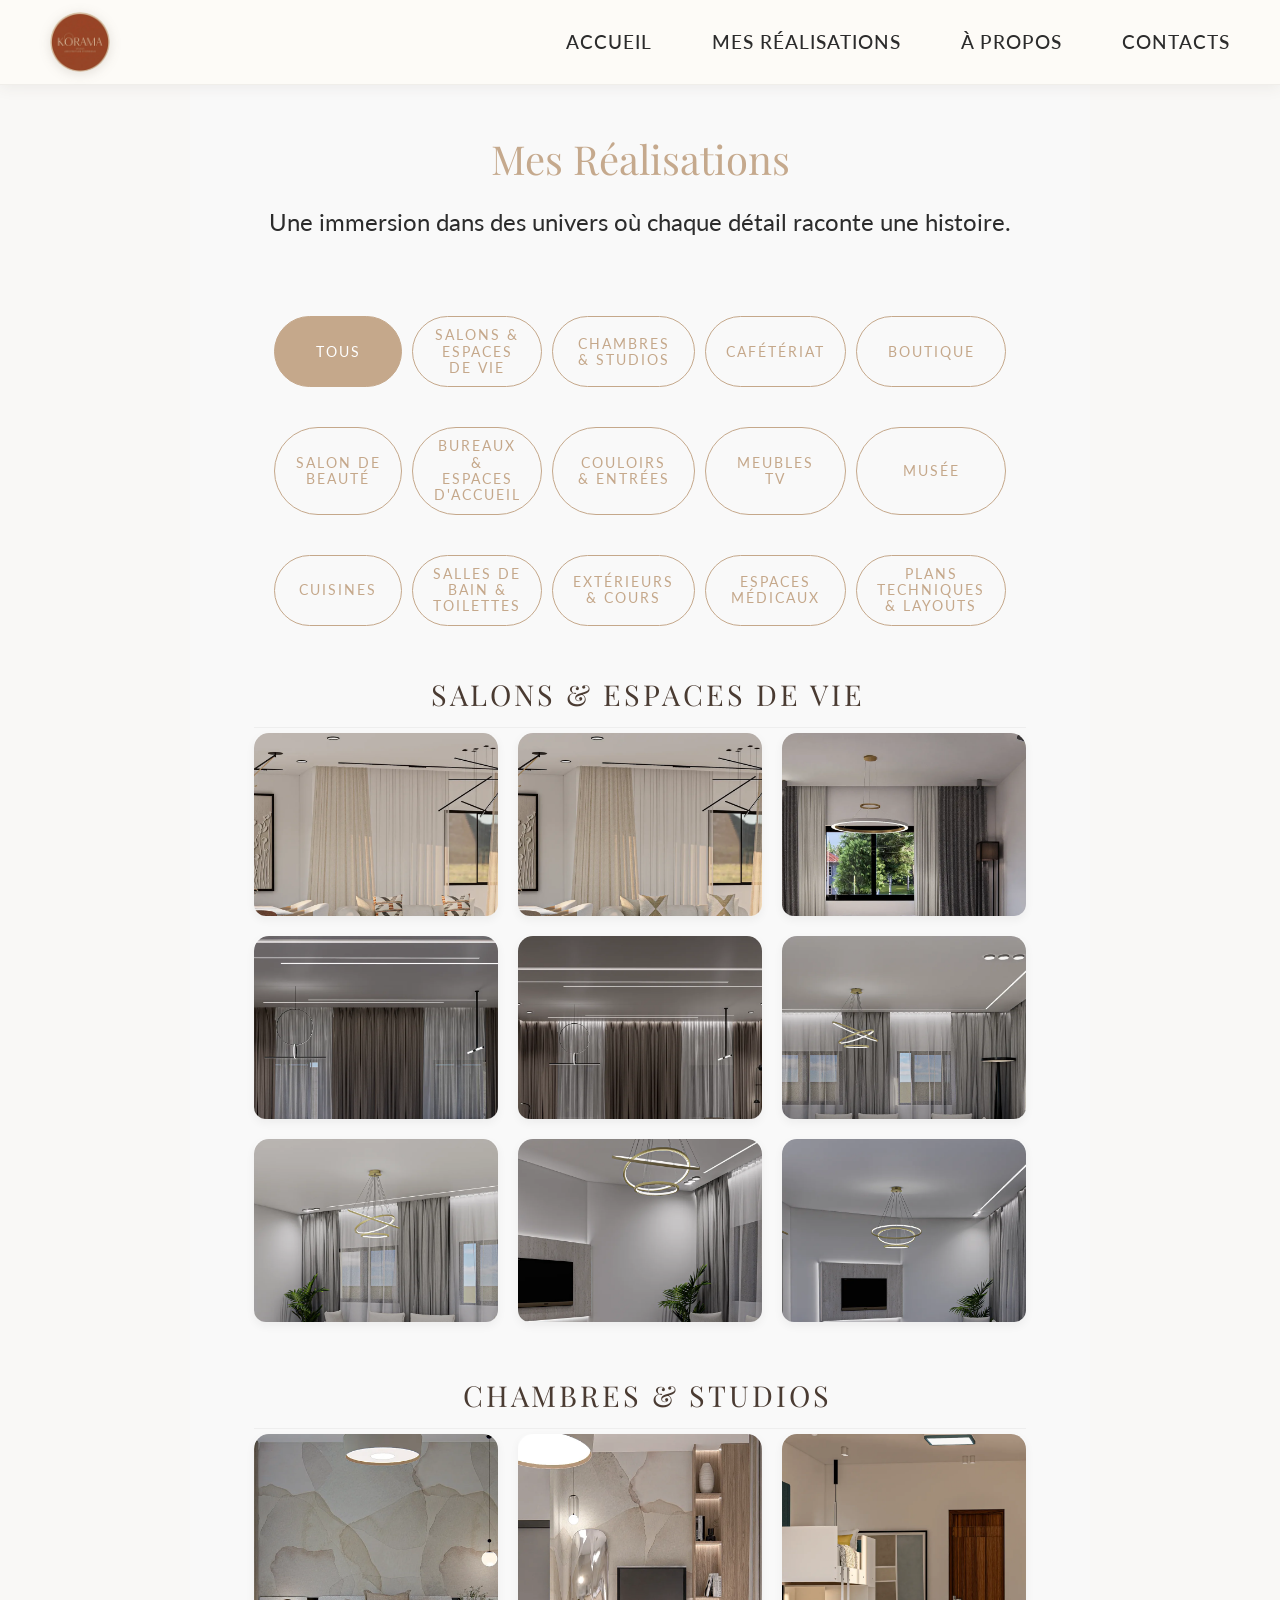
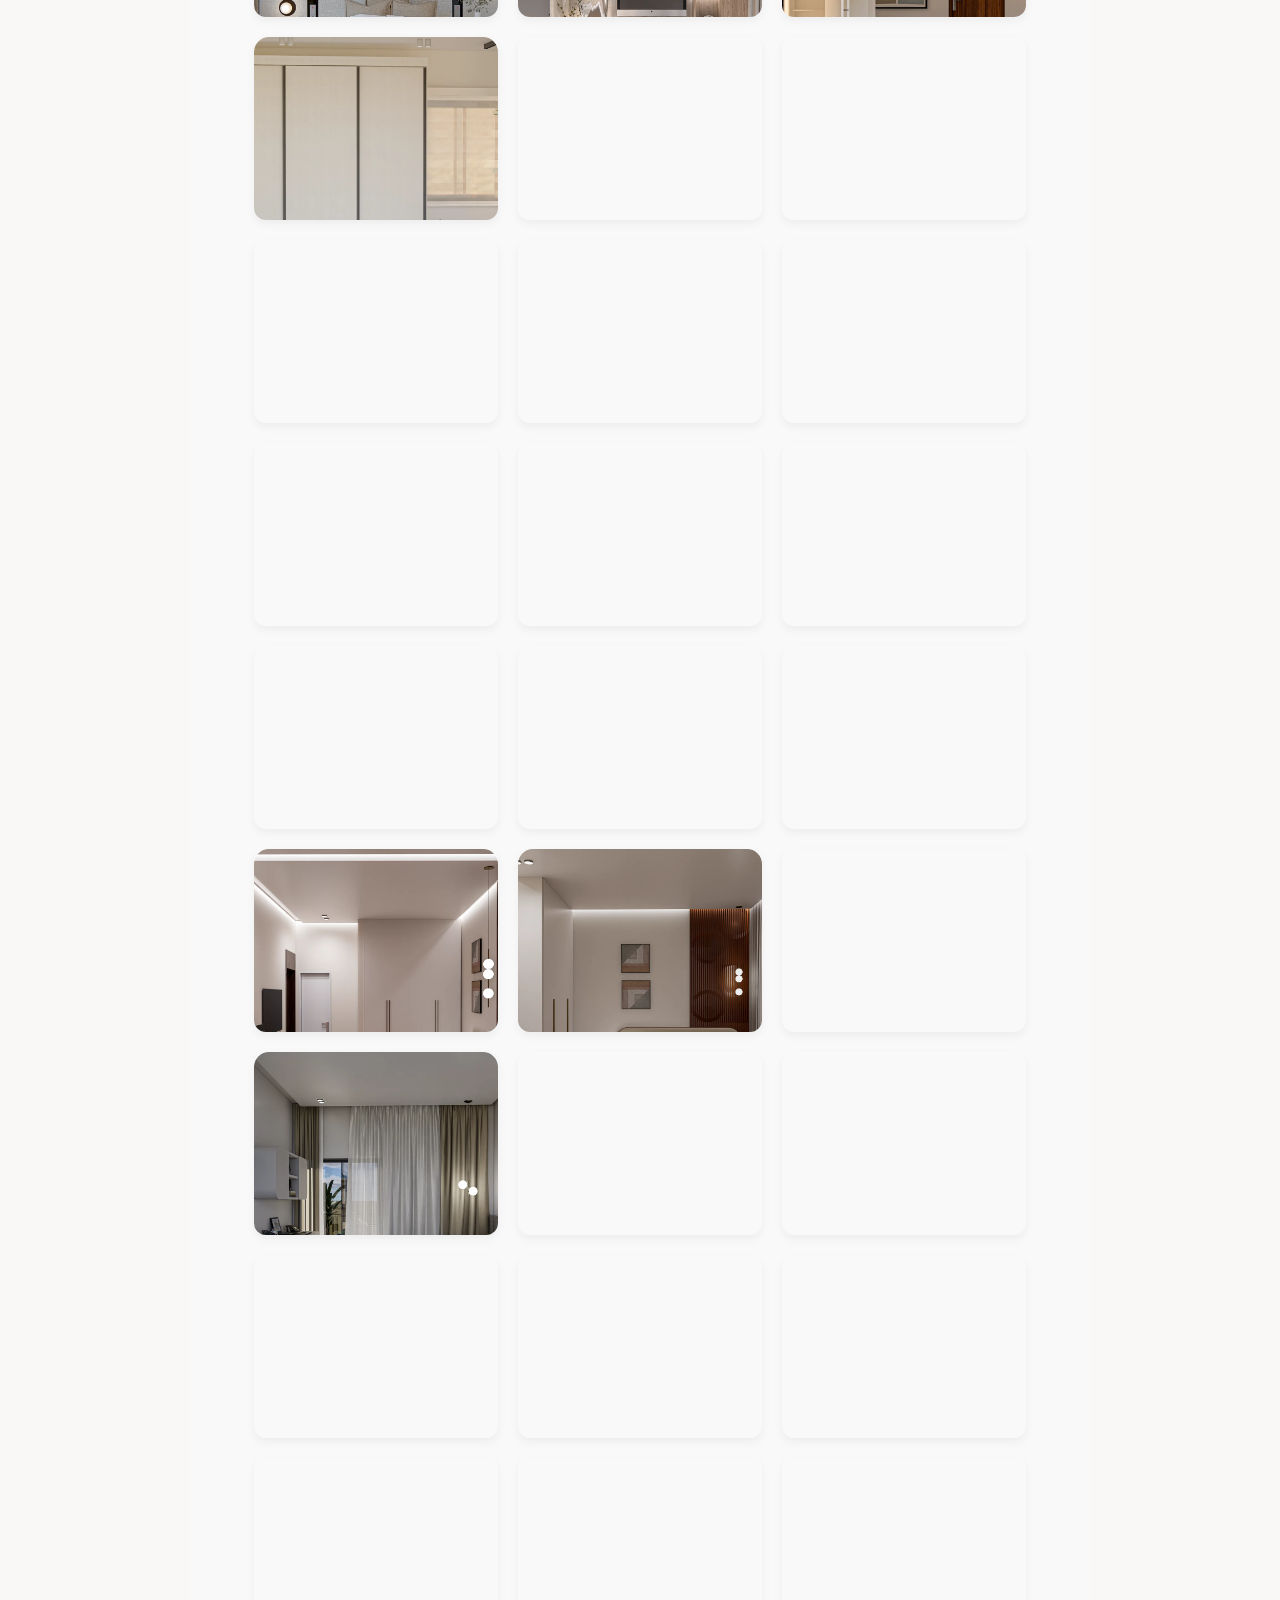
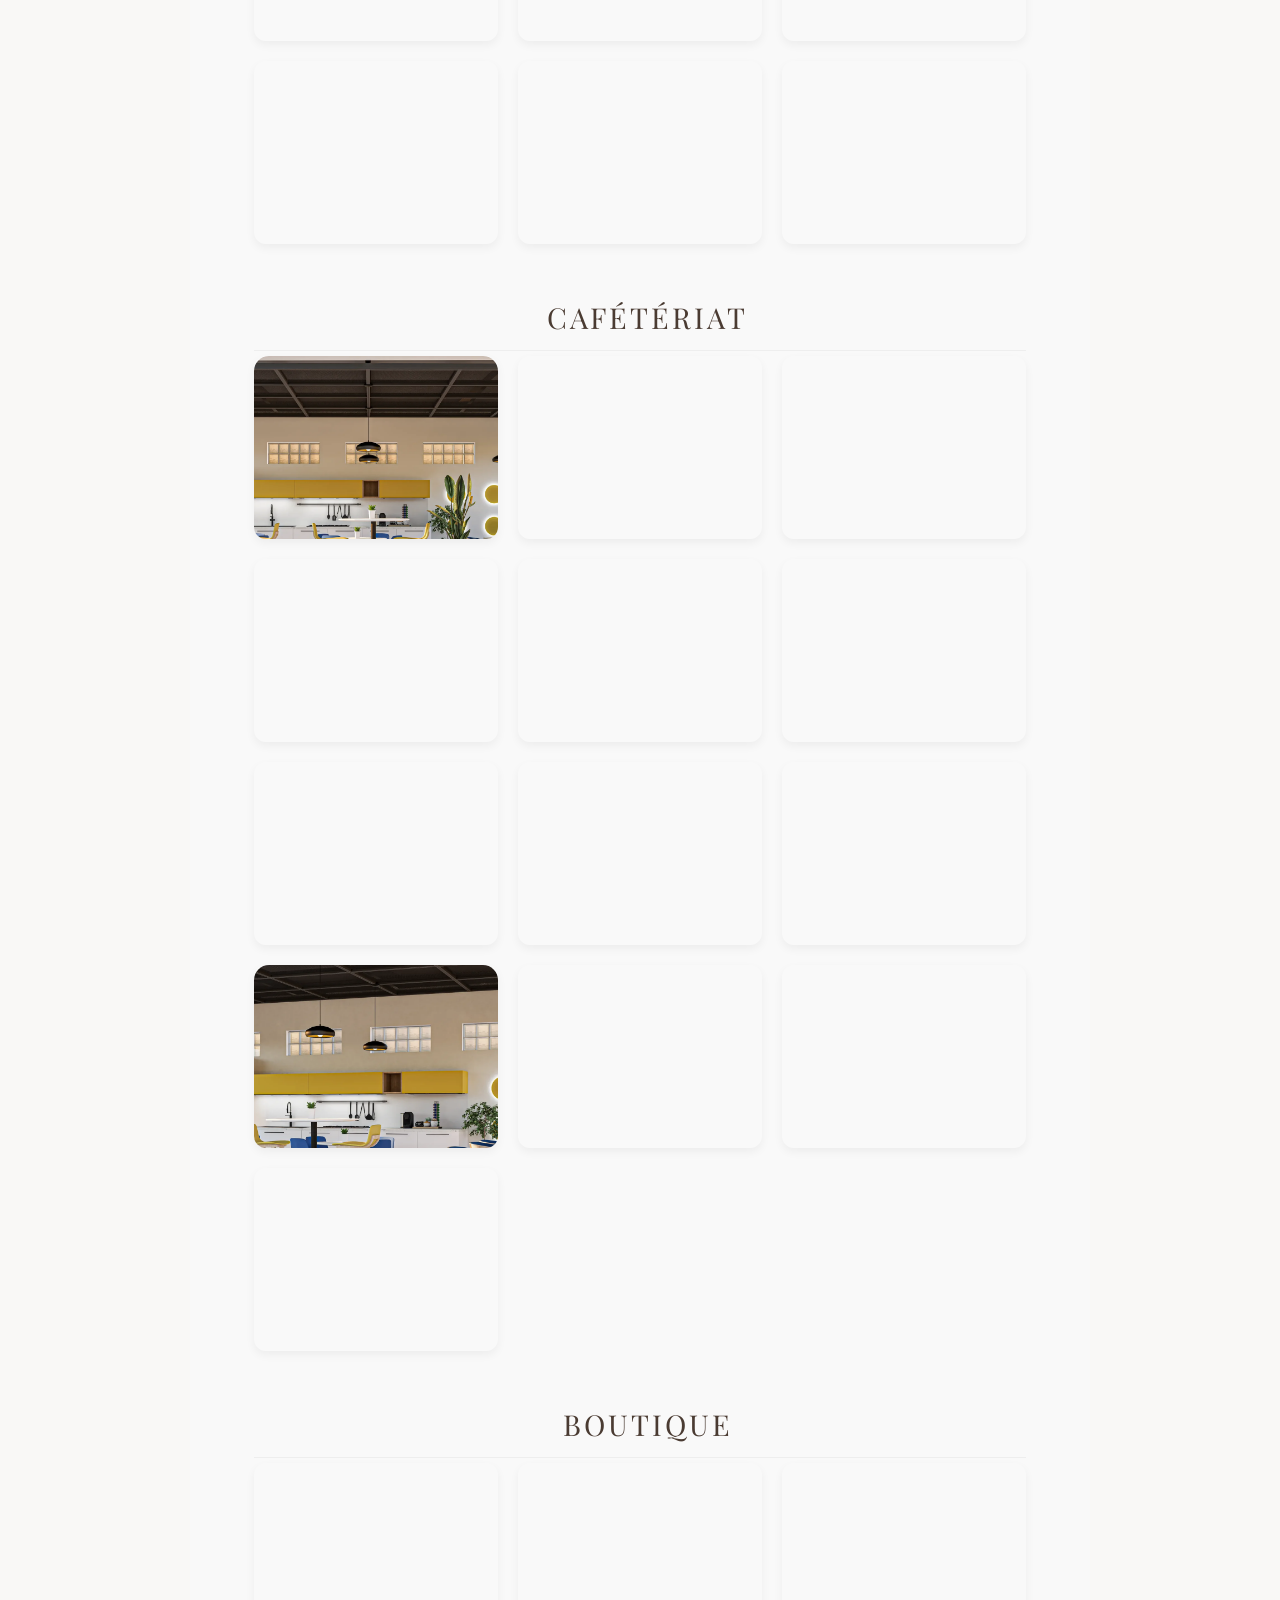
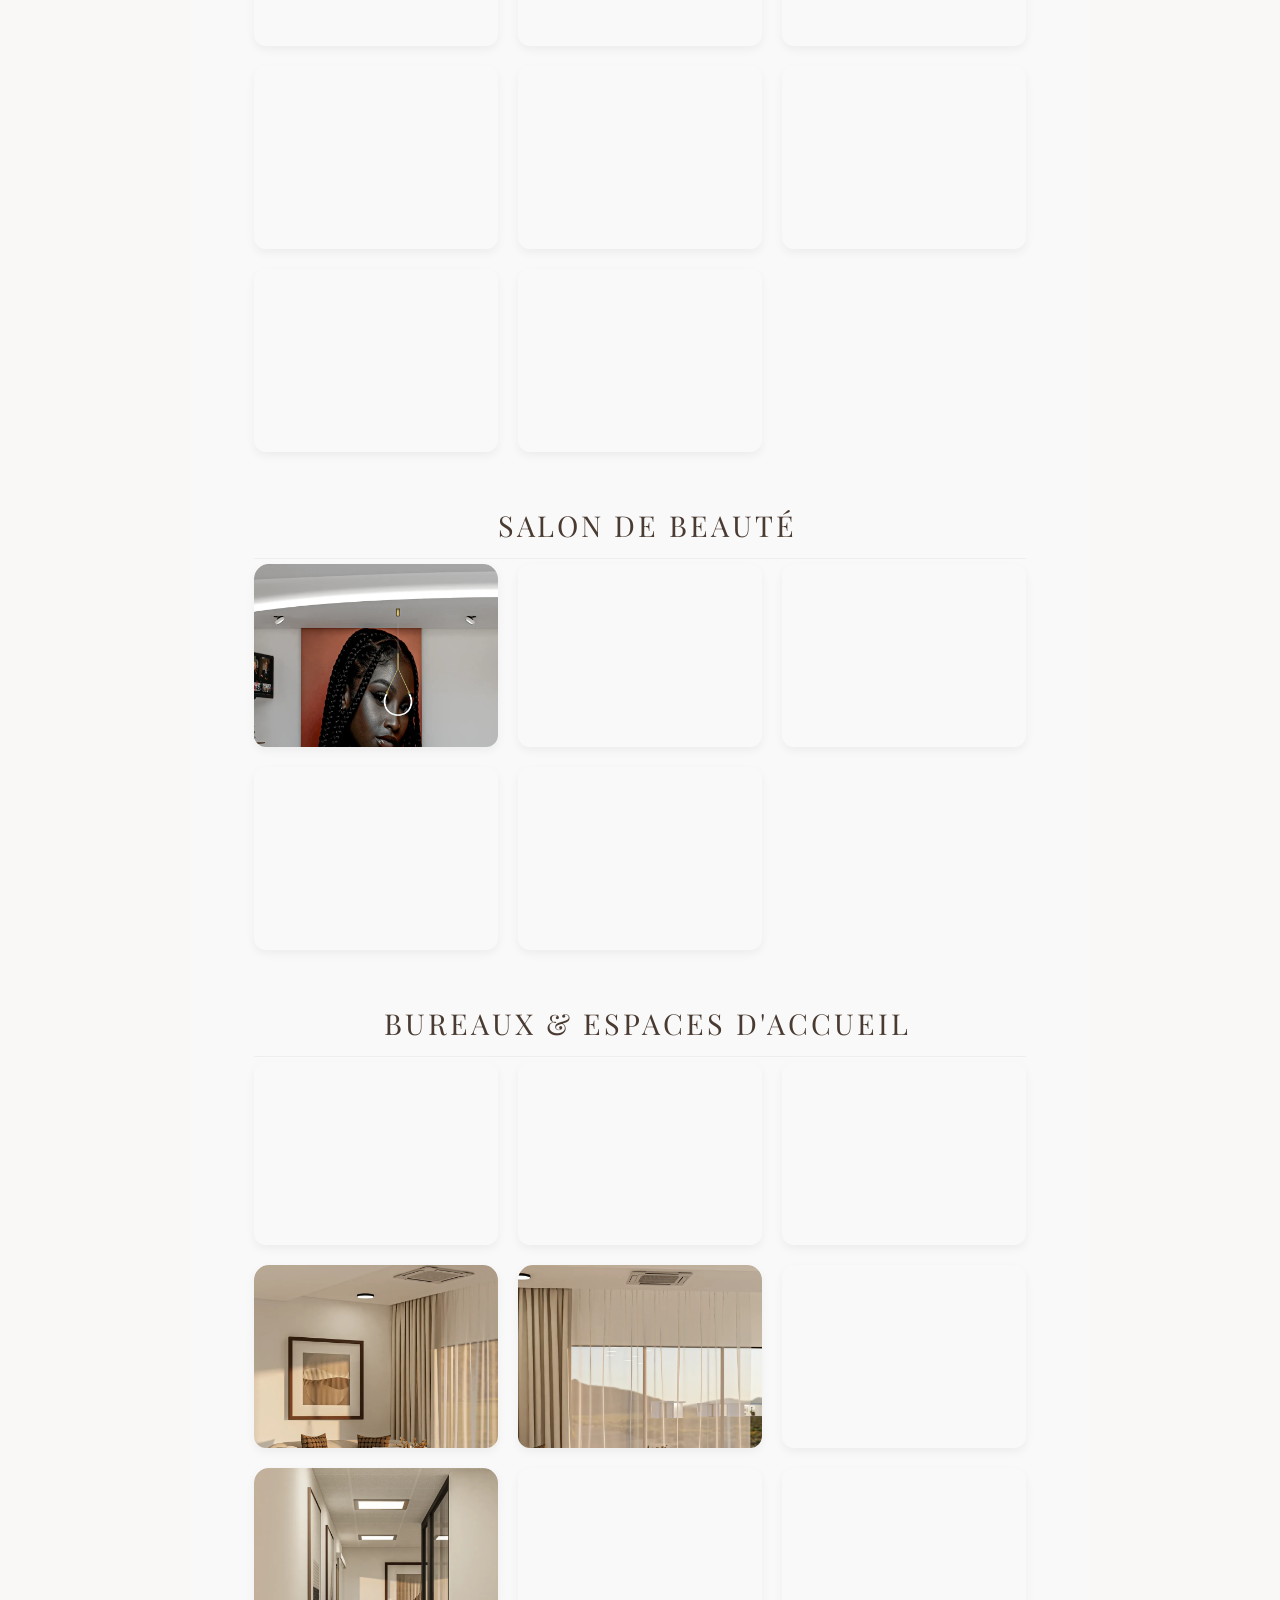
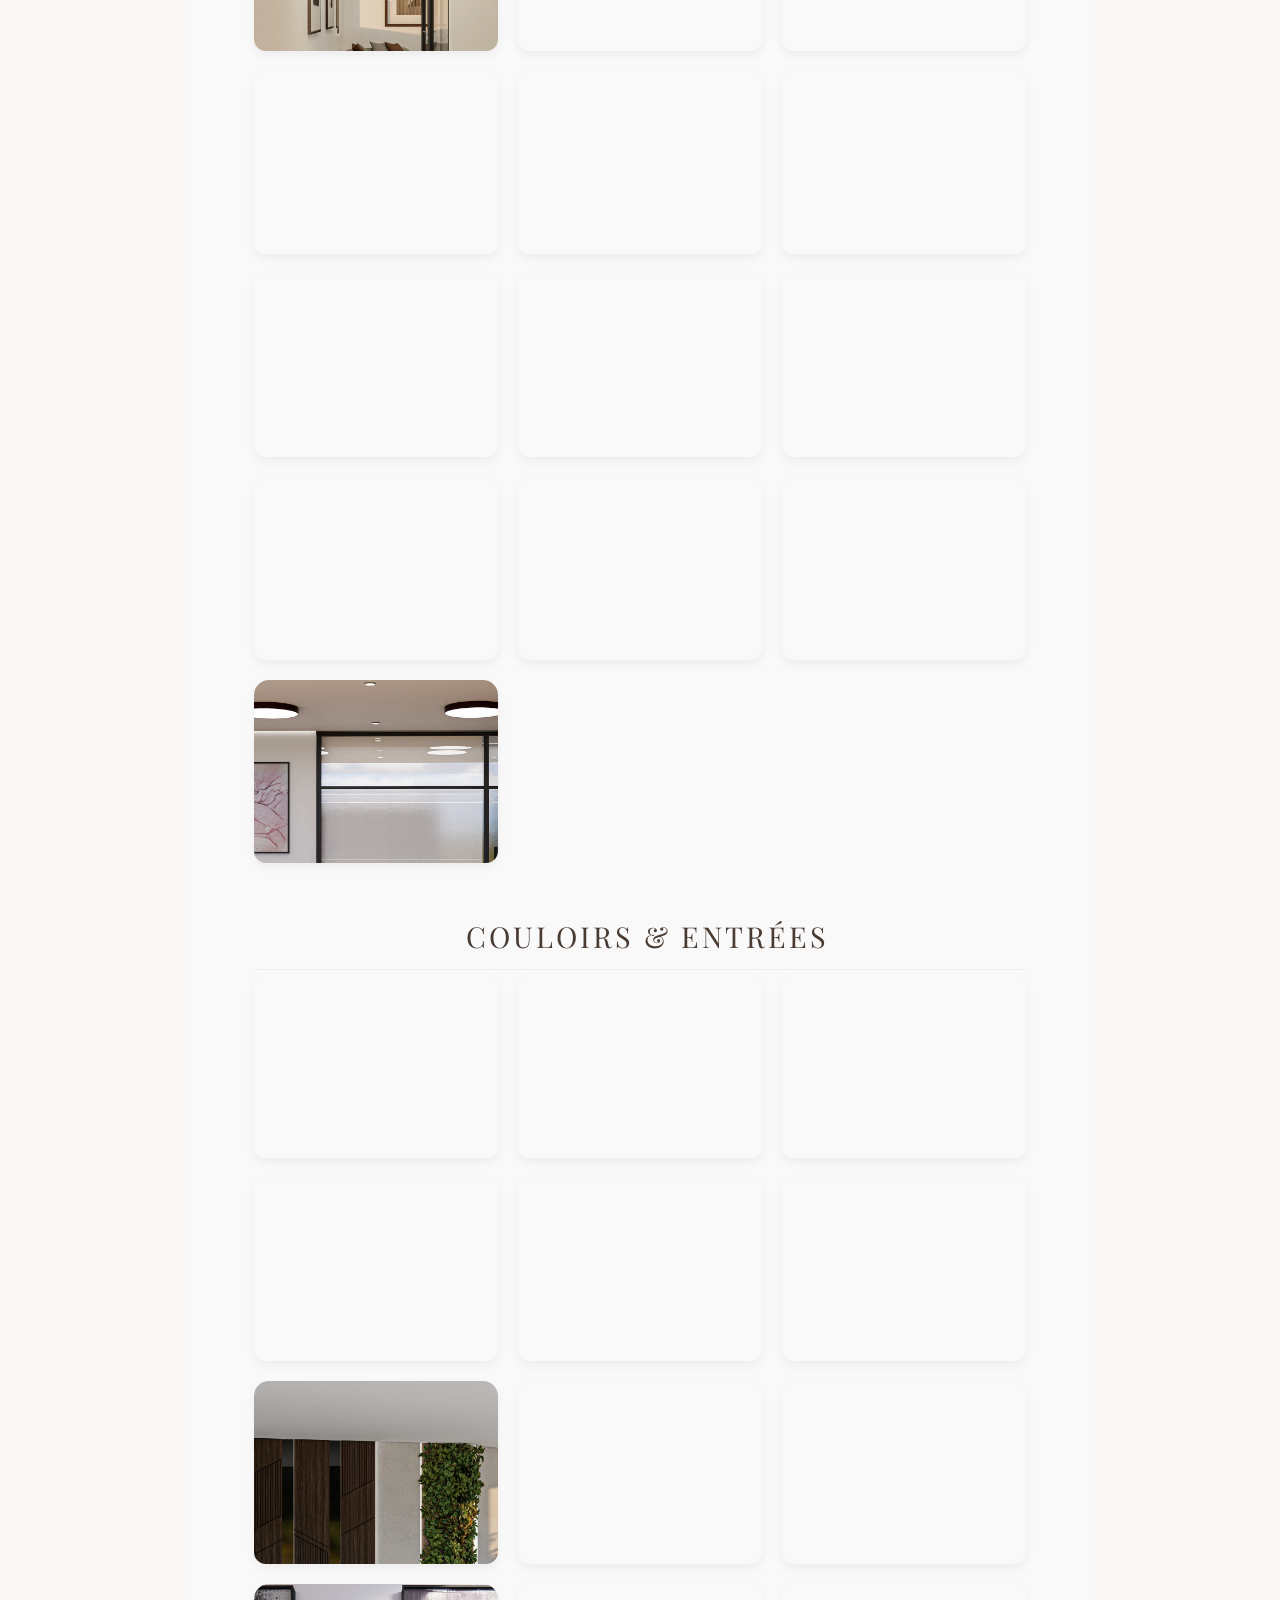
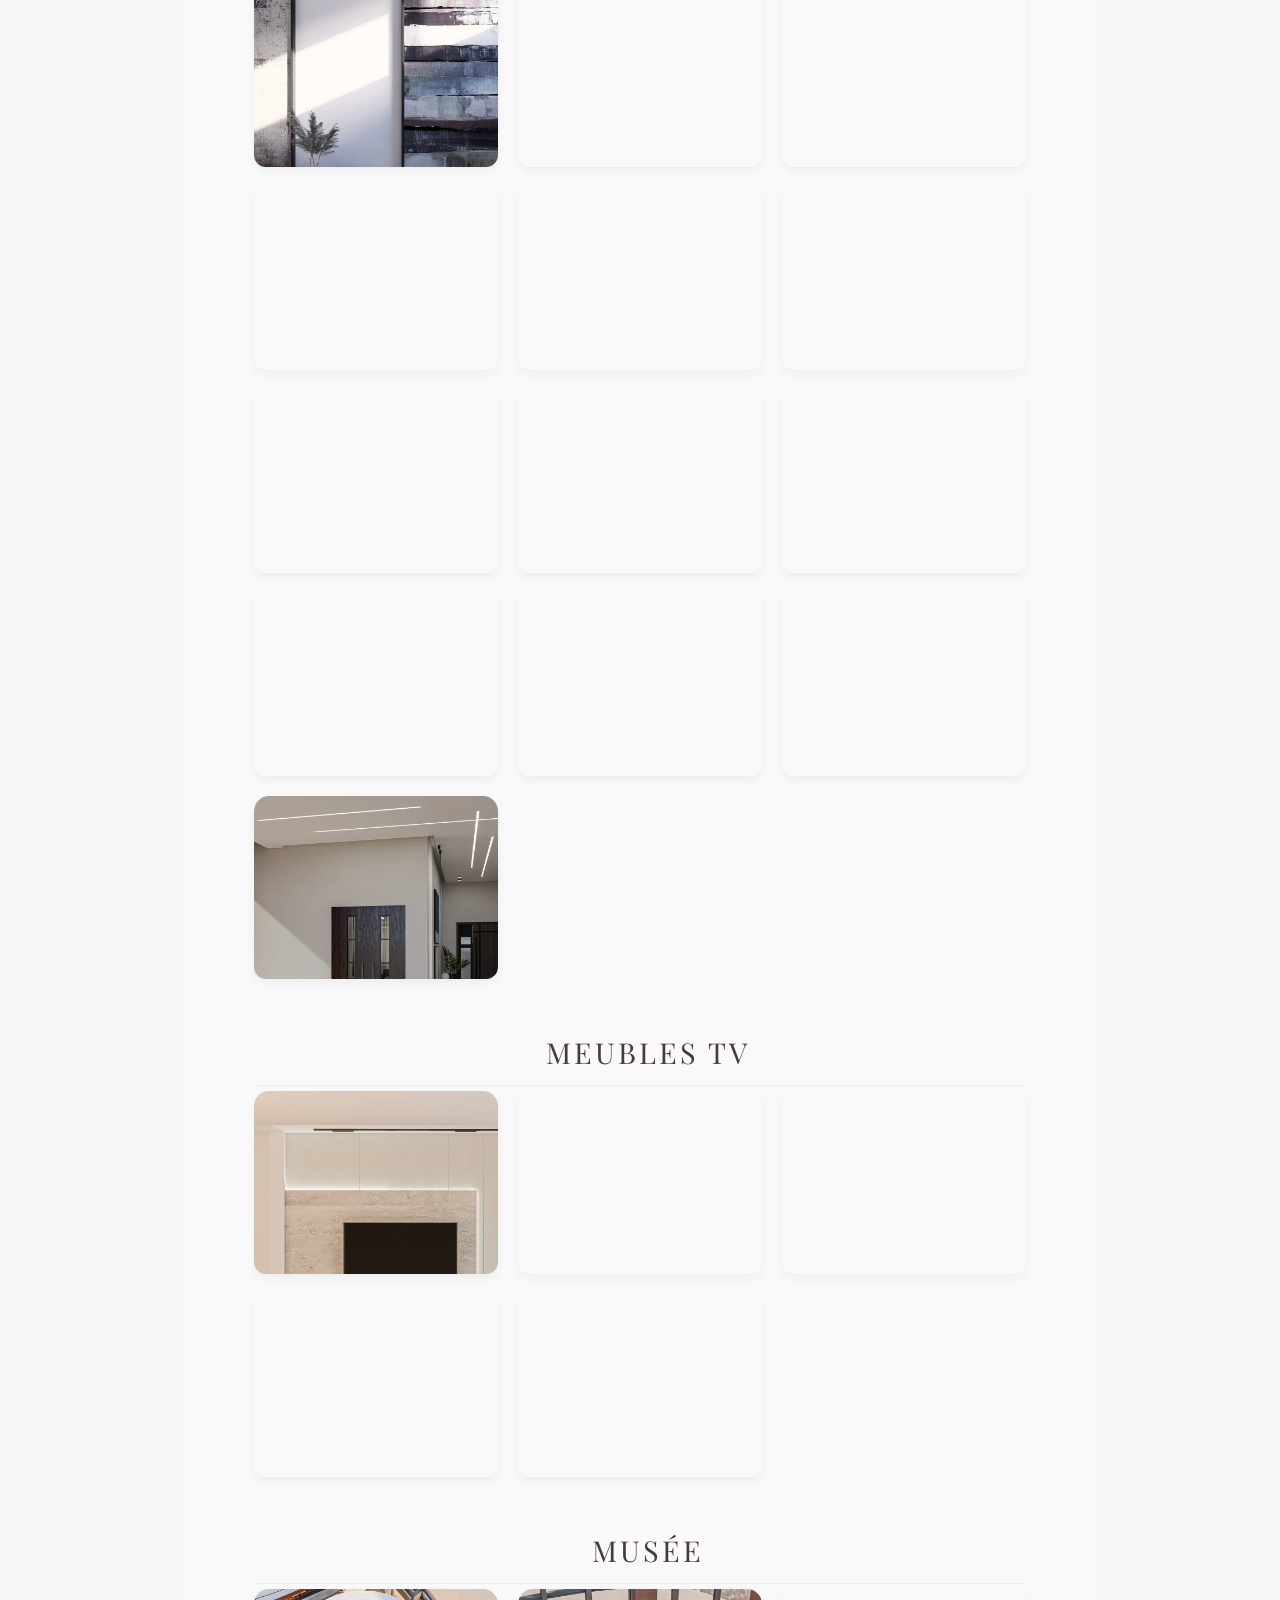
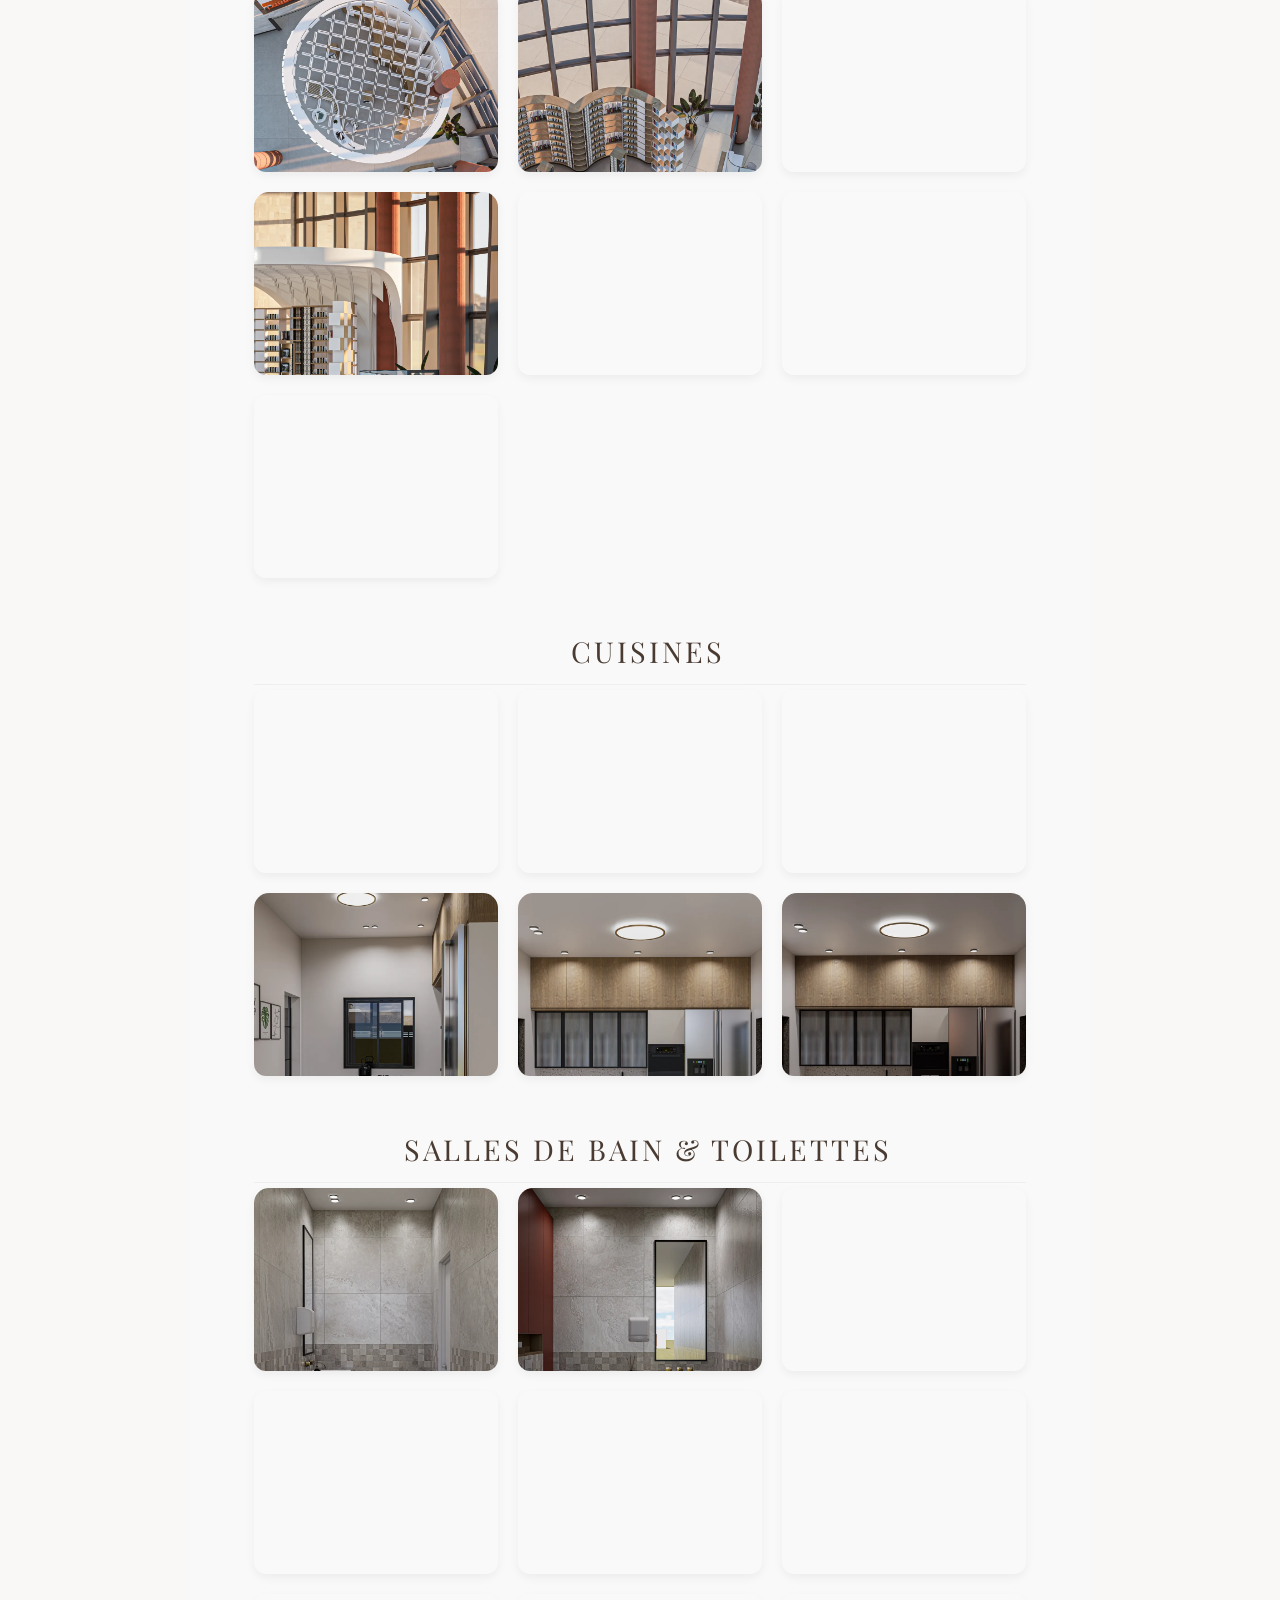
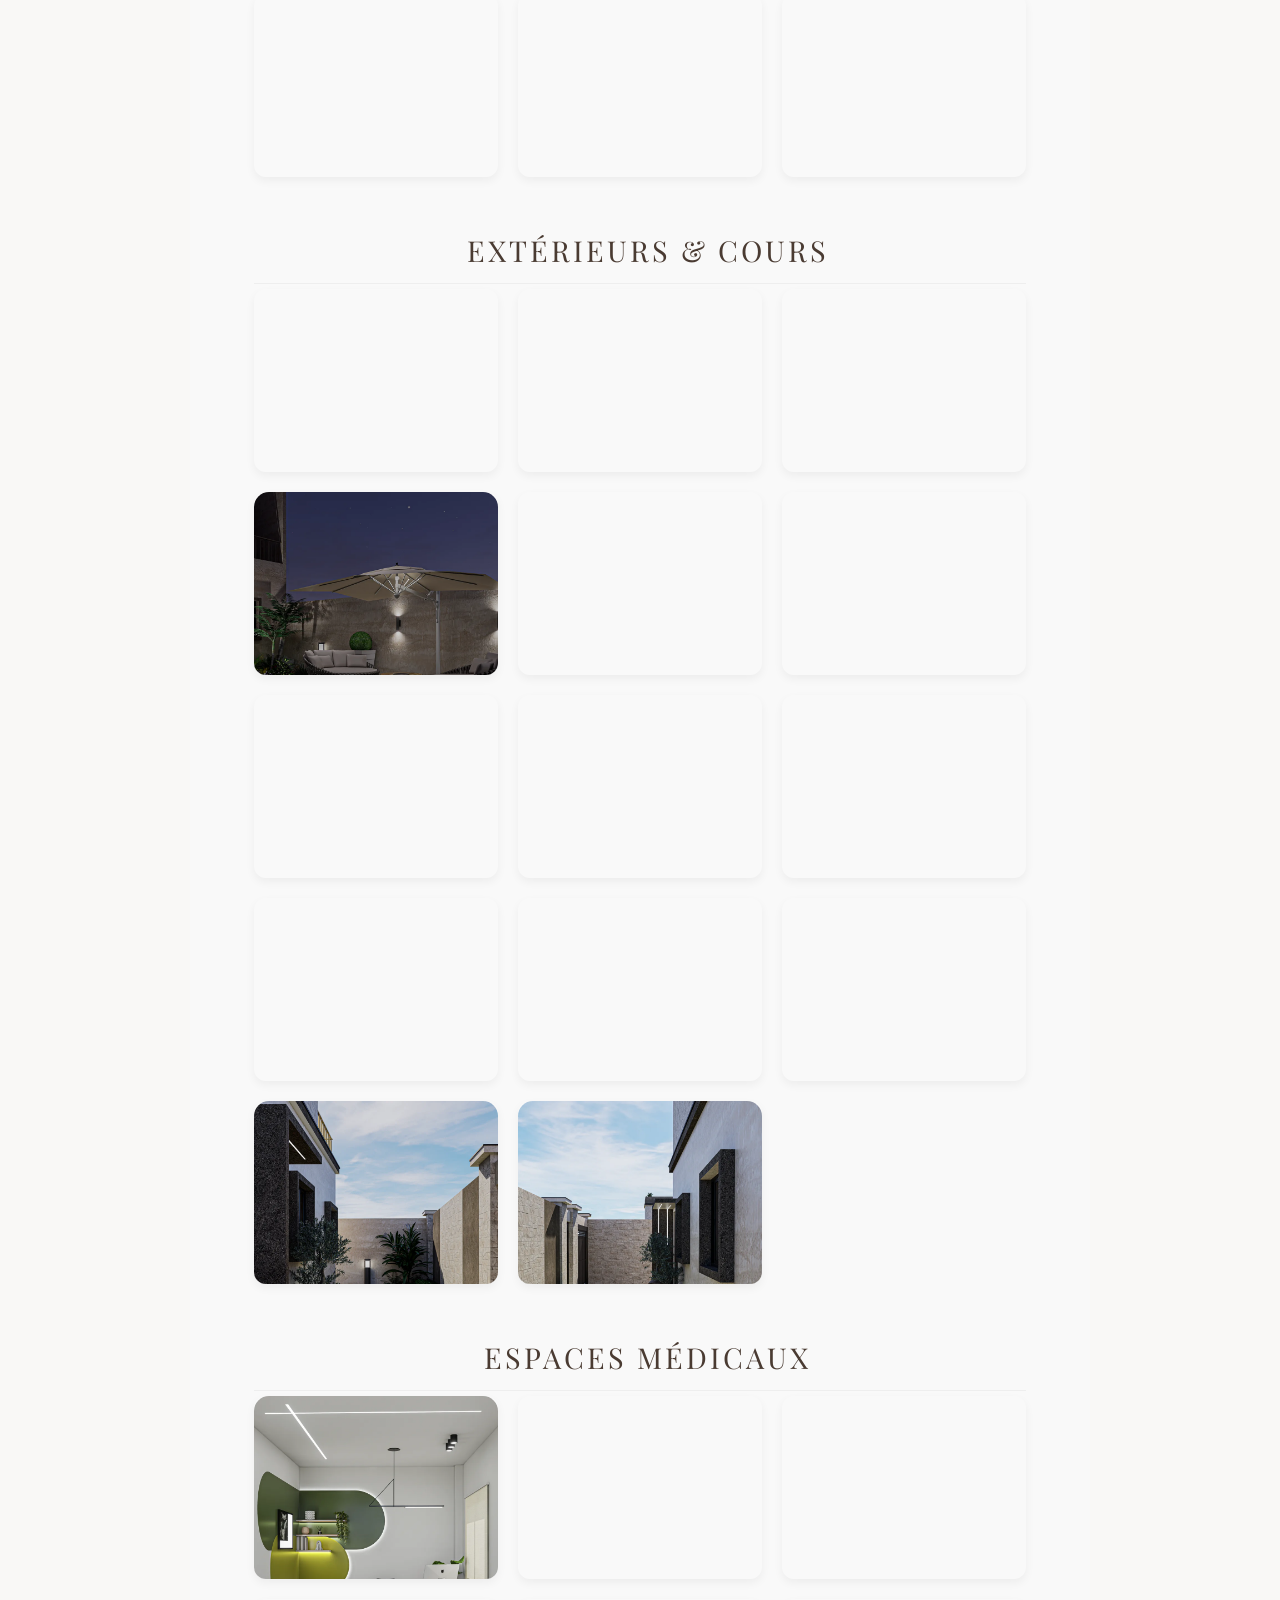
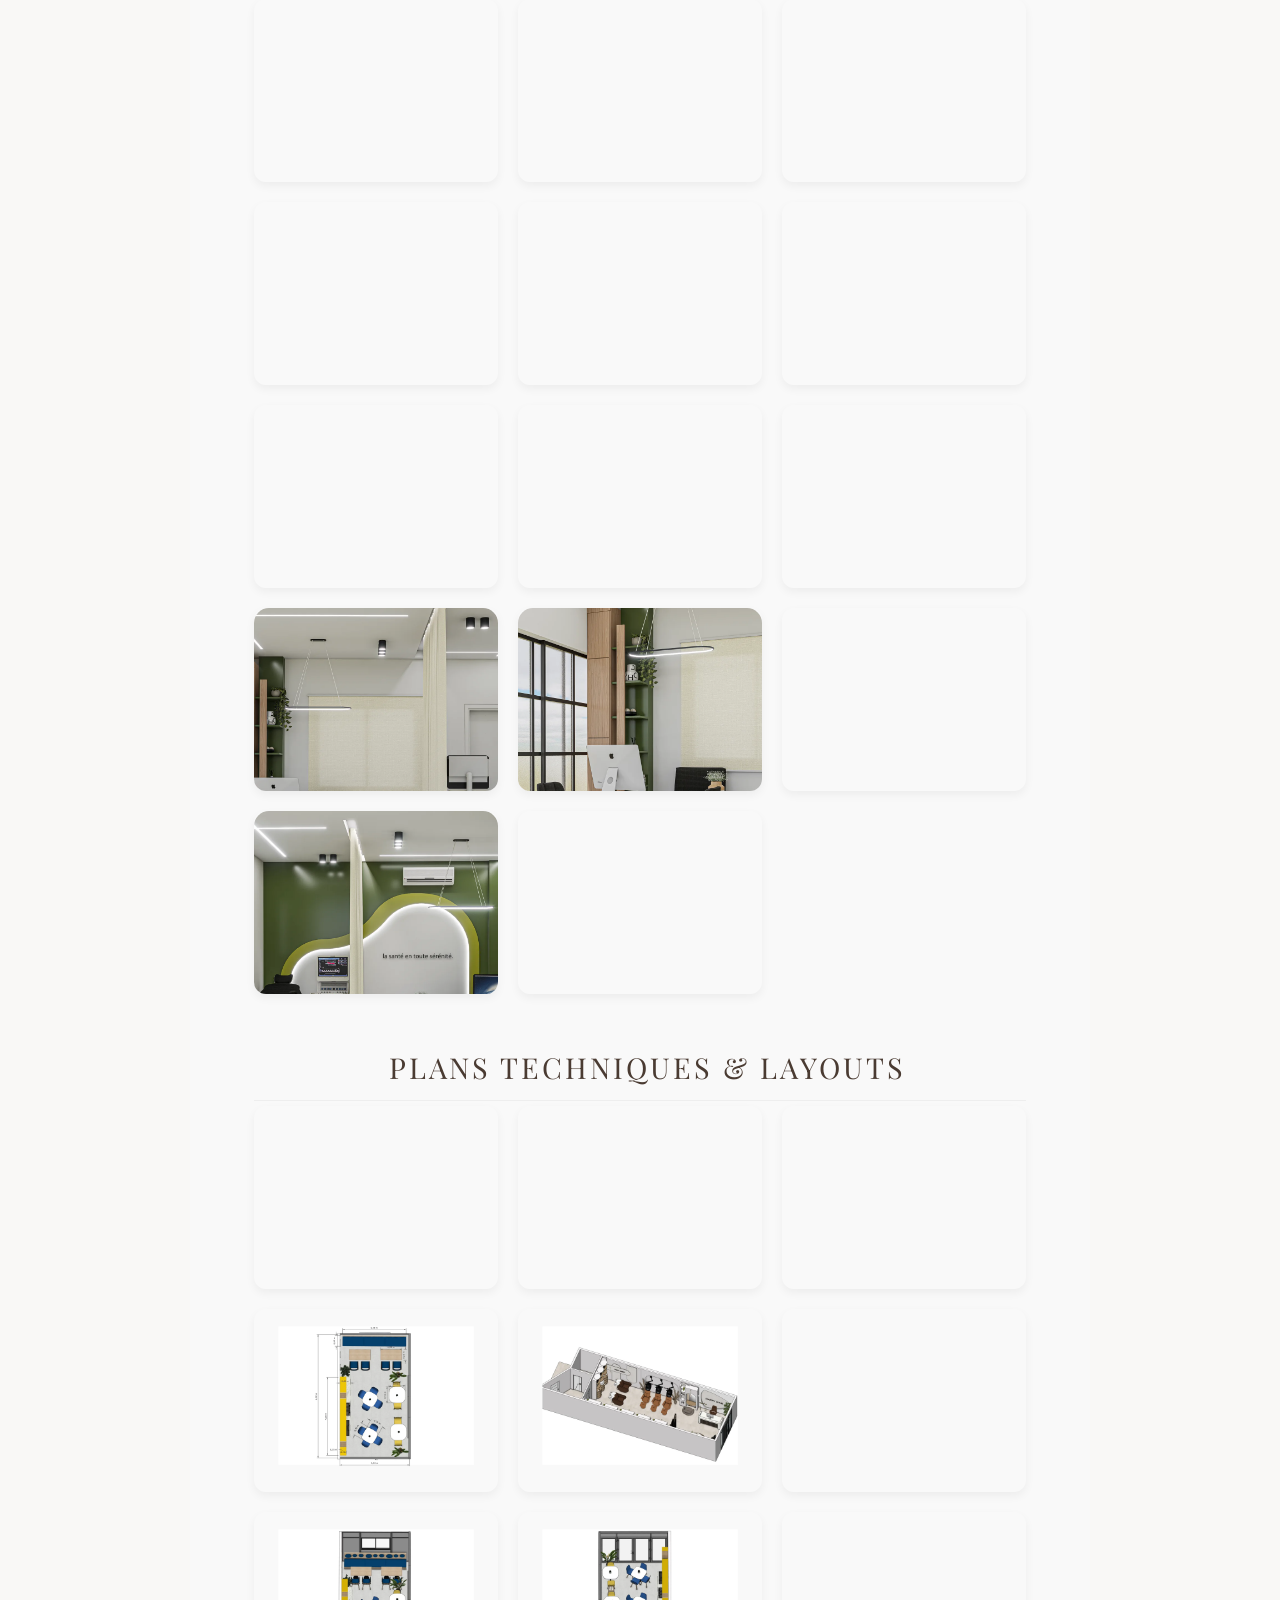
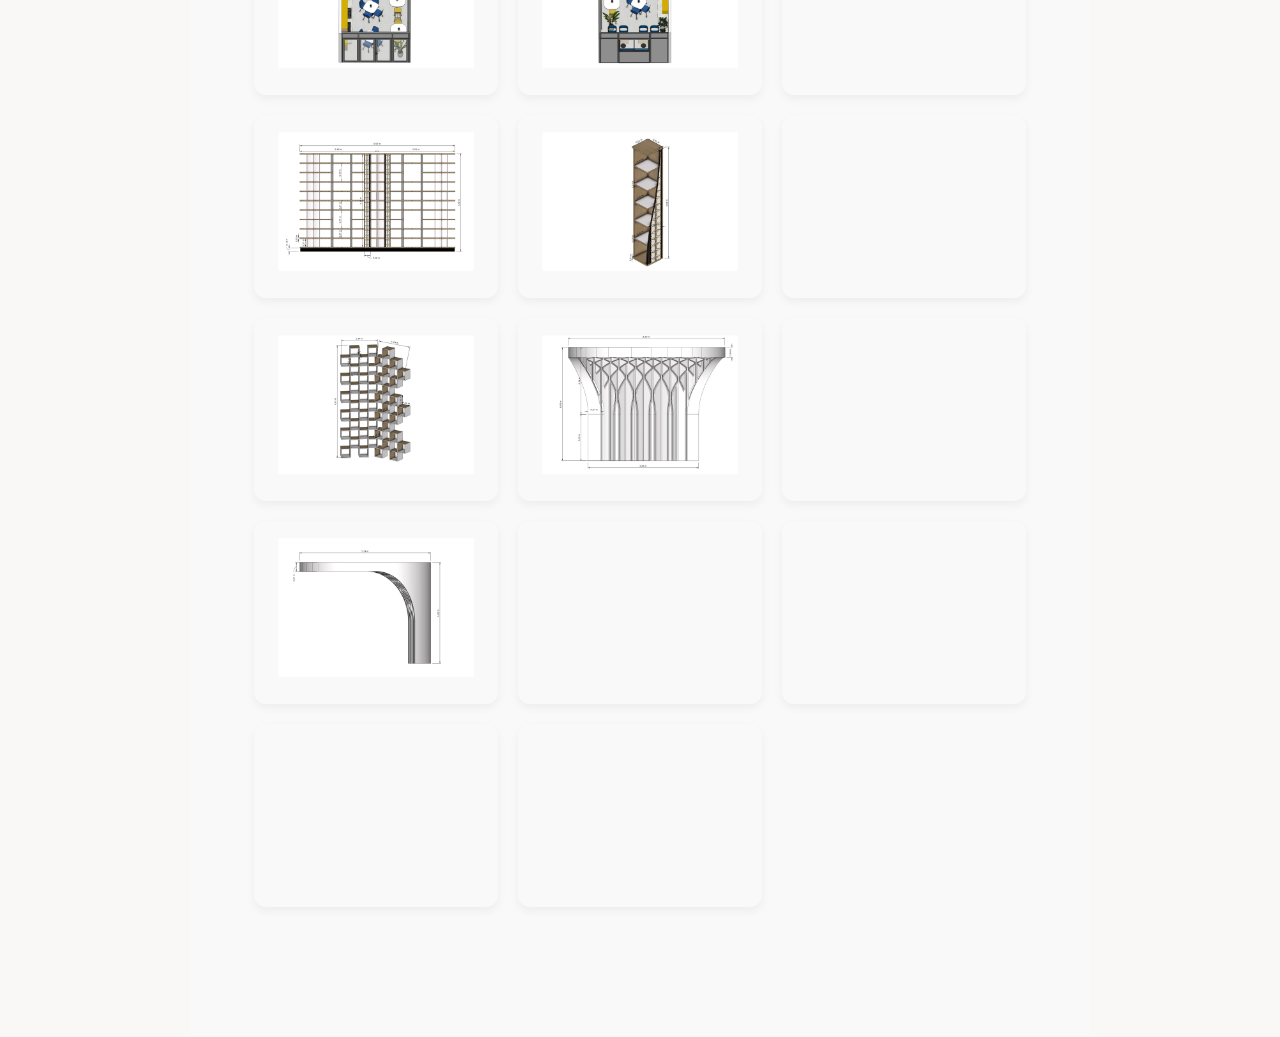
==== commit 4f863248: "Ajout du logo Korama Studio (navbar, footer, favicon) et adaptation responsive" ====
--- a/mes-realisations.html
+++ b/mes-realisations.html
@@ -4,11 +4,13 @@
     <meta charset="UTF-8">
     <meta name="viewport" content="width=device-width, initial-scale=1.0">
     <title>Portfolio & Réalisations</title>
+    <link rel="icon" type="image/png" href="images/favicon.png">
     <link rel="stylesheet" href="style.css">
 </head>
 <body>
     <!--navbar-->
 <header class="navbar">
+    <a href="index.html" class="logo-link"><img src="images/logo-korama.webp" alt="Korama Studio - Architecture d'Intérieur" class="navbar-logo"></a>
     <nav>
         <ul class="nav-links">
             <li><a href="index.html">Accueil</a></li>
--- a/style.css
+++ b/style.css
@@ -81,17 +81,46 @@
 
 header {
     background-color: #FDFBF7; /* Corrigé ici */
-    padding: 20px 50px;
+    padding: 12px 50px;
     position: sticky; 
     top: 0;
     z-index: 1000;
     border-bottom: 1px solid rgba(0,0,0,0.05);
     box-shadow: 0 2px 15px rgba(74, 59, 50, 0.08);
     display: flex;
-    justify-content: flex-end; /* Pousse le nav à droite */
+    justify-content: space-between; /* Logo à gauche, nav à droite */
     align-items: center; /* Centre verticalement les liens */
     width: 100%;
     box-sizing: border-box; /* Évite que le padding ne fasse déborder le header */
+}
+
+.logo-link {
+    display: inline-flex;
+    align-items: center;
+    text-decoration: none;
+    flex-shrink: 0;
+}
+
+.navbar-logo {
+    height: 60px;
+    width: 60px;
+    display: block;
+    object-fit: contain;
+    border-radius: 50%;
+    filter: drop-shadow(0 2px 6px rgba(74, 59, 50, 0.15));
+    transition: transform 0.3s ease;
+}
+
+.logo-link:hover .navbar-logo {
+    transform: scale(1.05);
+}
+
+.footer-logo {
+    width: 88px;
+    height: 88px;
+    object-fit: contain;
+    border-radius: 50%;
+    margin-bottom: 5px;
 }
 
 nav ul {
@@ -537,10 +566,35 @@
     transition: all 0.3s ease;
 }
 
+/* Adaptation tablette pour le header avec logo */
+@media screen and (max-width: 1024px) and (min-width: 769px) {
+    header {
+        padding: 12px 28px;
+    }
+    .navbar-logo {
+        height: 52px;
+        width: 52px;
+    }
+    nav ul {
+        gap: 28px;
+    }
+    nav a {
+        font-size: 1rem;
+    }
+}
+
 /* Adaptation rapide pour petits écrans */
 @media screen and (max-width: 768px) {
     .navbar {
-        padding: 15px 25px;
+        padding: 10px 20px;
+    }
+    .navbar-logo {
+        height: 48px;
+        width: 48px;
+    }
+    .footer-logo {
+        width: 72px;
+        height: 72px;
     }
     .nav-links {
         display: none; /* On les cache sur mobile pour l'instant */
@@ -566,11 +620,12 @@
     .nav-links {
         position: absolute;
         right: 0px;
-        top: 70px; /* À ajuster selon la hauteur de ta navbar */
+        top: 100%; /* Aligne le menu juste sous la navbar */
         background-color: #FDFBF7;
         display: flex;
         flex-direction: column;
         align-items: center;
+        gap: 24px;
         width: 100%;
         padding: 20px 0;
         /* Le menu est caché sur la droite par défaut */
